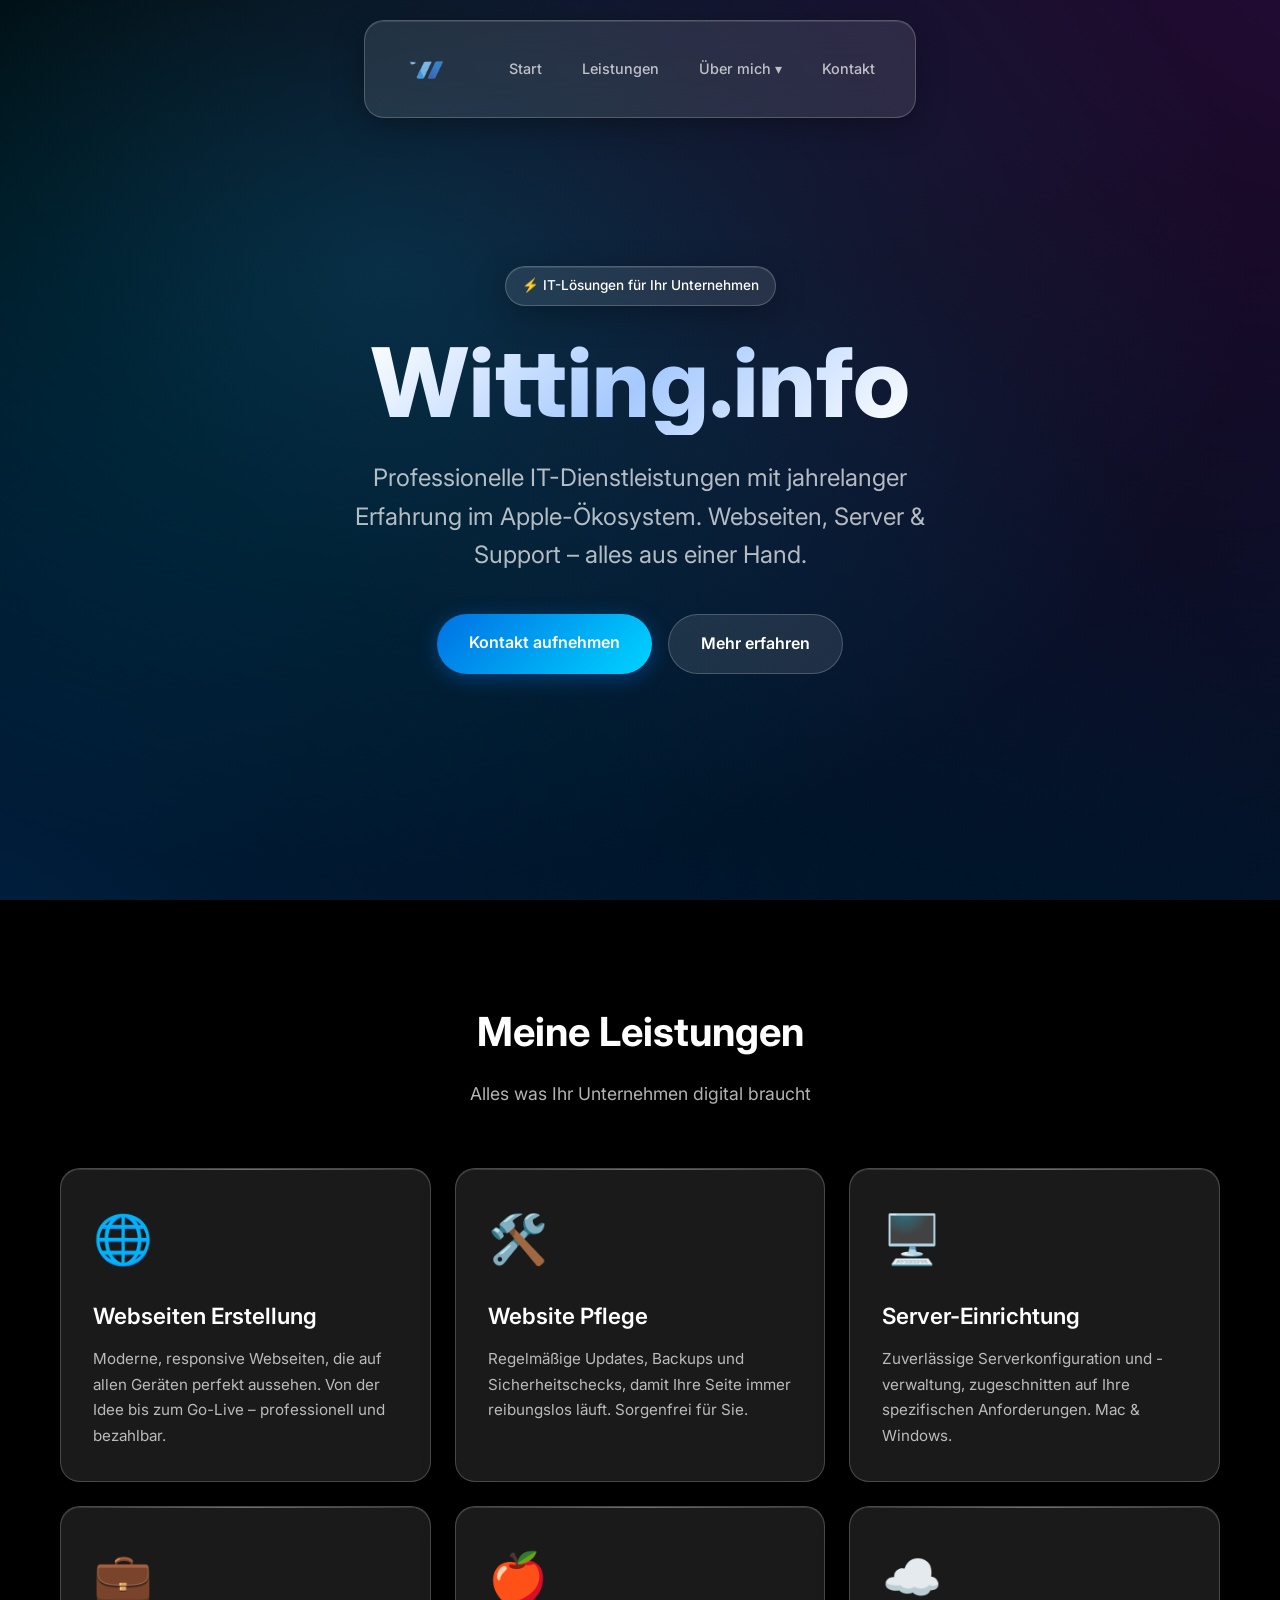
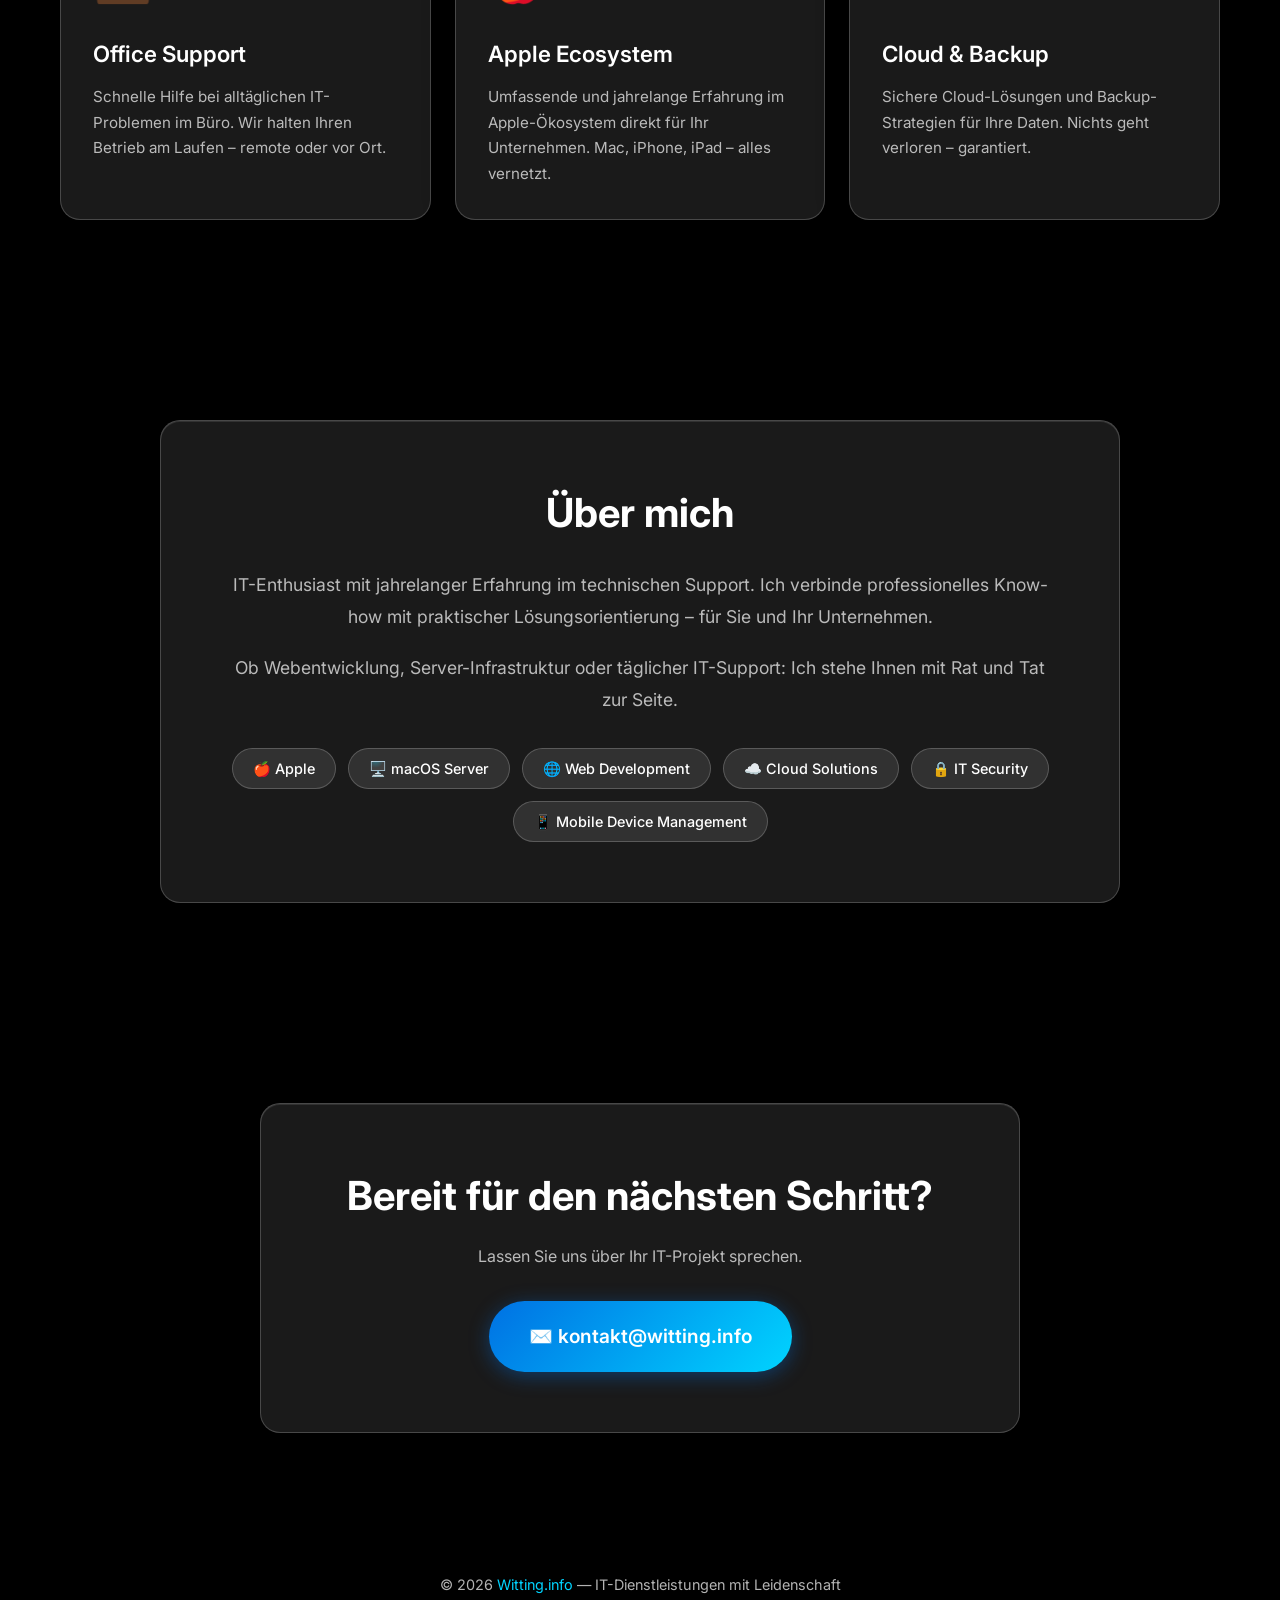
==== index.html @ b460699f "Logo noch größer" ====
<!DOCTYPE html>
<html lang="de">
<head>
    <meta charset="UTF-8">
    <meta name="viewport" content="width=device-width, initial-scale=1.0">
    <title>Witting.info - IT Dienstleistungen</title>
    <link rel="preconnect" href="https://fonts.googleapis.com">
    <link rel="preconnect" href="https://fonts.gstatic.com" crossorigin>
    <link href="https://fonts.googleapis.com/css2?family=Inter:wght@300;400;500;600;700;800&display=swap" rel="stylesheet">
    <style>
        :root {
            --glass-bg: rgba(255, 255, 255, 0.1);
            --glass-border: rgba(255, 255, 255, 0.2);
            --glass-shadow: rgba(0, 0, 0, 0.1);
            --primary: #0071e3;
            --primary-dark: #0077ed;
            --text: #ffffff;
            --text-secondary: rgba(255, 255, 255, 0.7);
            --bg-dark: #000000;
            --bg-gradient: linear-gradient(135deg, #1a1a2e 0%, #16213e 50%, #0f3460 100%);
            --accent: #00d4ff;
            --accent2: #7b2cbf;
        }

        * {
            box-sizing: border-box;
            margin: 0;
            padding: 0;
        }

        html {
            scroll-behavior: smooth;
        }

        body {
            font-family: 'Inter', -apple-system, BlinkMacSystemFont, 'Segoe UI', Roboto, sans-serif;
            background: var(--bg-dark);
            color: var(--text);
            line-height: 1.6;
            overflow-x: hidden;
        }

        /* Animated Background */
        .bg-animation {
            position: fixed;
            top: 0;
            left: 0;
            width: 100%;
            height: 100%;
            z-index: -1;
            overflow: hidden;
        }

        .bg-animation::before {
            content: '';
            position: absolute;
            top: -50%;
            left: -50%;
            width: 200%;
            height: 200%;
            background: 
                radial-gradient(ellipse at 20% 80%, rgba(0, 113, 227, 0.3) 0%, transparent 50%),
                radial-gradient(ellipse at 80% 20%, rgba(123, 44, 191, 0.3) 0%, transparent 50%),
                radial-gradient(ellipse at 40% 40%, rgba(0, 212, 255, 0.2) 0%, transparent 40%),
                radial-gradient(ellipse at 80% 80%, rgba(0, 113, 227, 0.2) 0%, transparent 40%);
            animation: float 20s ease-in-out infinite;
        }

        @keyframes float {
            0%, 100% { transform: translate(0, 0) rotate(0deg); }
            25% { transform: translate(2%, 2%) rotate(1deg); }
            50% { transform: translate(-1%, 3%) rotate(-1deg); }
            75% { transform: translate(1%, -2%) rotate(0.5deg); }
        }

        /* Glass Morphism */
        .glass {
            background: var(--glass-bg);
            backdrop-filter: blur(20px);
            -webkit-backdrop-filter: blur(20px);
            border: 1px solid var(--glass-border);
            border-radius: 20px;
            box-shadow: 
                0 8px 32px rgba(0, 0, 0, 0.3),
                inset 0 1px 0 rgba(255, 255, 255, 0.1);
        }

        /* Navigation */
        nav {
            position: fixed;
            top: 20px;
            left: 50%;
            transform: translateX(-50%);
            z-index: 1000;
            padding: 12px 24px;
            border-radius: 100px;
            display: flex;
            gap: 32px;
            align-items: center;
        }

        .nav-logo {
            font-weight: 700;
            font-size: 1.2rem;
            background: linear-gradient(135deg, var(--accent), var(--primary));
            -webkit-background-clip: text;
            -webkit-text-fill-color: transparent;
            background-clip: text;
        }

        .nav-links {
            display: flex;
            gap: 8px;
            list-style: none;
        }

        .nav-links a {
            color: var(--text-secondary);
            text-decoration: none;
            padding: 8px 16px;
            border-radius: 100px;
            font-size: 0.9rem;
            font-weight: 500;
            transition: all 0.3s ease;
        }

        .nav-links a:hover {
            background: rgba(255, 255, 255, 0.1);
            color: var(--text);
        }

        /* Dropdown */
        .dropdown {
            position: relative;
        }

        .dropdown-menu {
            position: absolute;
            top: 100%;
            left: 50%;
            transform: translateX(-50%);
            margin-top: 8px;
            padding: 8px;
            min-width: 200px;
            opacity: 0;
            visibility: hidden;
            transition: all 0.3s ease;
        }

        .dropdown:hover .dropdown-menu {
            opacity: 1;
            visibility: visible;
        }

        .dropdown-menu a {
            display: block;
            padding: 12px 16px;
            border-radius: 12px;
        }

        /* Hero Section */
        .hero {
            min-height: 100vh;
            display: flex;
            flex-direction: column;
            justify-content: center;
            align-items: center;
            text-align: center;
            padding: 120px 20px 80px;
        }

        .hero-badge {
            display: inline-flex;
            align-items: center;
            gap: 8px;
            padding: 8px 16px;
            border-radius: 100px;
            font-size: 0.85rem;
            font-weight: 500;
            margin-bottom: 24px;
        }

        .hero h1 {
            font-size: clamp(3rem, 10vw, 6rem);
            font-weight: 800;
            line-height: 1.1;
            margin-bottom: 24px;
            background: linear-gradient(135deg, #fff 0%, #a5c9ff 50%, #fff 100%);
            -webkit-background-clip: text;
            -webkit-text-fill-color: transparent;
            background-clip: text;
        }

        .hero-subtitle {
            font-size: clamp(1.2rem, 3vw, 1.5rem);
            color: var(--text-secondary);
            max-width: 600px;
            margin-bottom: 40px;
            font-weight: 400;
        }

        .hero-cta {
            display: flex;
            gap: 16px;
            flex-wrap: wrap;
            justify-content: center;
        }

        .btn {
            padding: 16px 32px;
            border-radius: 100px;
            font-size: 1rem;
            font-weight: 600;
            text-decoration: none;
            transition: all 0.3s ease;
            cursor: pointer;
            border: none;
        }

        .btn-primary {
            background: linear-gradient(135deg, var(--primary), var(--accent));
            color: white;
            box-shadow: 0 4px 20px rgba(0, 113, 227, 0.4);
        }

        .btn-primary:hover {
            transform: translateY(-2px);
            box-shadow: 0 8px 30px rgba(0, 113, 227, 0.5);
        }

        .btn-secondary {
            background: var(--glass-bg);
            color: white;
            border: 1px solid var(--glass-border);
        }

        .btn-secondary:hover {
            background: rgba(255, 255, 255, 0.2);
        }

        /* Services Section */
        .services {
            padding: 100px 20px;
            max-width: 1200px;
            margin: 0 auto;
        }

        .section-header {
            text-align: center;
            margin-bottom: 60px;
        }

        .section-header h2 {
            font-size: 2.5rem;
            font-weight: 700;
            margin-bottom: 16px;
        }

        .section-header p {
            color: var(--text-secondary);
            font-size: 1.1rem;
        }

        .services-grid {
            display: grid;
            grid-template-columns: repeat(auto-fit, minmax(280px, 1fr));
            gap: 24px;
        }

        .service-card {
            padding: 32px;
            transition: all 0.4s ease;
            position: relative;
            overflow: hidden;
        }

        .service-card::before {
            content: '';
            position: absolute;
            top: 0;
            left: 0;
            right: 0;
            height: 1px;
            background: linear-gradient(90deg, transparent, rgba(255,255,255,0.3), transparent);
        }

        .service-card:hover {
            transform: translateY(-8px) scale(1.02);
            box-shadow: 
                0 20px 60px rgba(0, 0, 0, 0.4),
                inset 0 1px 0 rgba(255, 255, 255, 0.2);
        }

        .service-icon {
            font-size: 3rem;
            margin-bottom: 20px;
            display: block;
        }

        .service-card h3 {
            font-size: 1.4rem;
            font-weight: 600;
            margin-bottom: 12px;
        }

        .service-card p {
            color: var(--text-secondary);
            font-size: 0.95rem;
            line-height: 1.7;
        }

        /* About Section */
        .about {
            padding: 100px 20px;
            max-width: 1000px;
            margin: 0 auto;
        }

        .about-card {
            padding: 60px;
            text-align: center;
        }

        .about-card h2 {
            font-size: 2.5rem;
            font-weight: 700;
            margin-bottom: 24px;
        }

        .about-card p {
            color: var(--text-secondary);
            font-size: 1.1rem;
            line-height: 1.8;
            margin-bottom: 20px;
        }

        .skills {
            display: flex;
            flex-wrap: wrap;
            gap: 12px;
            justify-content: center;
            margin-top: 32px;
        }

        .skill-tag {
            padding: 8px 20px;
            border-radius: 100px;
            font-size: 0.9rem;
            font-weight: 500;
            background: rgba(255, 255, 255, 0.1);
            border: 1px solid rgba(255, 255, 255, 0.2);
        }

        /* Contact Section */
        .contact {
            padding: 100px 20px;
            max-width: 800px;
            margin: 0 auto;
        }

        .contact-card {
            padding: 60px;
            text-align: center;
        }

        .contact-card h2 {
            font-size: 2.5rem;
            font-weight: 700;
            margin-bottom: 16px;
        }

        .contact-card p {
            color: var(--text-secondary);
            margin-bottom: 32px;
        }

        .contact-email {
            display: inline-flex;
            align-items: center;
            gap: 12px;
            padding: 20px 40px;
            font-size: 1.2rem;
            font-weight: 600;
        }

        /* Footer */
        footer {
            padding: 40px 20px;
            text-align: center;
            color: var(--text-secondary);
            font-size: 0.9rem;
        }

        footer a {
            color: var(--accent);
            text-decoration: none;
        }

        /* Responsive */
        @media (max-width: 768px) {
            nav {
                padding: 10px 16px;
                gap: 16px;
                width: calc(100% - 32px);
                flex-wrap: wrap;
                justify-content: center;
            }

            .nav-links {
                gap: 4px;
            }

            .nav-links a {
                padding: 8px 12px;
                font-size: 0.8rem;
            }

            .services-grid {
                grid-template-columns: 1fr;
            }

            .about-card, .contact-card {
                padding: 32px 20px;
            }
        }

        /* Scroll animations */
        .fade-in {
            opacity: 0;
            transform: translateY(30px);
            transition: all 0.8s ease;
        }

        .fade-in.visible {
            opacity: 1;
            transform: translateY(0);
        }
    </style>
</head>
<body>
    <div class="bg-animation"></div>

    <!-- Navigation -->
    <nav class="glass">
        <a href="#" class="nav-logo"><img src="logo.png" alt="Witting.info" style="height:72px;vertical-align:middle;"></a>
        <ul class="nav-links">
            <li><a href="#home">Start</a></li>
            <li><a href="#services">Leistungen</a></li>
            <li class="dropdown">
                <a href="#about">Über mich ▾</a>
                <div class="dropdown-menu glass">
                    <a href="#about">Erfahrung</a>
                    <a href="#about">Skills</a>
                </div>
            </li>
            <li><a href="#contact">Kontakt</a></li>
        </ul>
    </nav>

    <!-- Hero -->
    <section class="hero" id="home">
        <div class="hero-badge glass">
            ⚡ IT-Lösungen für Ihr Unternehmen
        </div>
        <h1>Witting.info</h1>
        <p class="hero-subtitle">
            Professionelle IT-Dienstleistungen mit jahrelanger Erfahrung im Apple-Ökosystem. 
            Webseiten, Server & Support – alles aus einer Hand.
        </p>
        <div class="hero-cta">
            <a href="#contact" class="btn btn-primary">Kontakt aufnehmen</a>
            <a href="#services" class="btn btn-secondary">Mehr erfahren</a>
        </div>
    </section>

    <!-- Services -->
    <section class="services" id="services">
        <div class="section-header fade-in">
            <h2>Meine Leistungen</h2>
            <p>Alles was Ihr Unternehmen digital braucht</p>
        </div>
        <div class="services-grid">
            <div class="service-card glass fade-in">
                <span class="service-icon">🌐</span>
                <h3>Webseiten Erstellung</h3>
                <p>Moderne, responsive Webseiten, die auf allen Geräten perfekt aussehen. 
                Von der Idee bis zum Go-Live – professionell und bezahlbar.</p>
            </div>
            <div class="service-card glass fade-in">
                <span class="service-icon">🛠️</span>
                <h3>Website Pflege</h3>
                <p>Regelmäßige Updates, Backups und Sicherheitschecks, damit Ihre Seite 
                immer reibungslos läuft. Sorgenfrei für Sie.</p>
            </div>
            <div class="service-card glass fade-in">
                <span class="service-icon">🖥️</span>
                <h3>Server-Einrichtung</h3>
                <p>Zuverlässige Serverkonfiguration und -verwaltung, zugeschnitten auf 
                Ihre spezifischen Anforderungen. Mac & Windows.</p>
            </div>
            <div class="service-card glass fade-in">
                <span class="service-icon">💼</span>
                <h3>Office Support</h3>
                <p>Schnelle Hilfe bei alltäglichen IT-Problemen im Büro. 
                Wir halten Ihren Betrieb am Laufen – remote oder vor Ort.</p>
            </div>
            <div class="service-card glass fade-in">
                <span class="service-icon">🍎</span>
                <h3>Apple Ecosystem</h3>
                <p>Umfassende und jahrelange Erfahrung im Apple-Ökosystem direkt für 
                Ihr Unternehmen. Mac, iPhone, iPad – alles vernetzt.</p>
            </div>
            <div class="service-card glass fade-in">
                <span class="service-icon">☁️</span>
                <h3>Cloud & Backup</h3>
                <p>Sichere Cloud-Lösungen und Backup-Strategien für Ihre Daten. 
                Nichts geht verloren – garantiert.</p>
            </div>
        </div>
    </section>

    <!-- About -->
    <section class="about" id="about">
        <div class="about-card glass fade-in">
            <h2>Über mich</h2>
            <p>
                IT-Enthusiast mit jahrelanger Erfahrung im technischen Support. 
                Ich verbinde professionelles Know-how mit praktischer Lösungsorientierung – 
                für Sie und Ihr Unternehmen.
            </p>
            <p>
                Ob Webentwicklung, Server-Infrastruktur oder täglicher IT-Support: 
                Ich stehe Ihnen mit Rat und Tat zur Seite.
            </p>
            <div class="skills">
                <span class="skill-tag">🍎 Apple</span>
                <span class="skill-tag">🖥️ macOS Server</span>
                <span class="skill-tag">🌐 Web Development</span>
                <span class="skill-tag">☁️ Cloud Solutions</span>
                <span class="skill-tag">🔒 IT Security</span>
                <span class="skill-tag">📱 Mobile Device Management</span>
            </div>
        </div>
    </section>

    <!-- Contact -->
    <section class="contact" id="contact">
        <div class="contact-card glass fade-in">
            <h2>Bereit für den nächsten Schritt?</h2>
            <p>Lassen Sie uns über Ihr IT-Projekt sprechen.</p>
            <a href="mailto:kontakt@witting.info" class="btn btn-primary contact-email">
                ✉️ kontakt@witting.info
            </a>
        </div>
    </section>

    <!-- Footer -->
    <footer>
        <p>© 2026 <a href="https://witting.info">Witting.info</a> — IT-Dienstleistungen mit Leidenschaft</p>
    </footer>

    <script>
        // Scroll animations
        const observerOptions = {
            threshold: 0.1,
            rootMargin: '0px 0px -50px 0px'
        };

        const observer = new IntersectionObserver((entries) => {
            entries.forEach(entry => {
                if (entry.isIntersecting) {
                    entry.target.classList.add('visible');
                }
            });
        }, observerOptions);

        document.querySelectorAll('.fade-in').forEach(el => observer.observe(el));

        // Smooth scroll for navigation
        document.querySelectorAll('a[href^="#"]').forEach(anchor => {
            anchor.addEventListener('click', function (e) {
                e.preventDefault();
                const target = document.querySelector(this.getAttribute('href'));
                if (target) {
                    target.scrollIntoView({
                        behavior: 'smooth',
                        block: 'start'
                    });
                }
            });
        });
    </script>
</body>
</html>
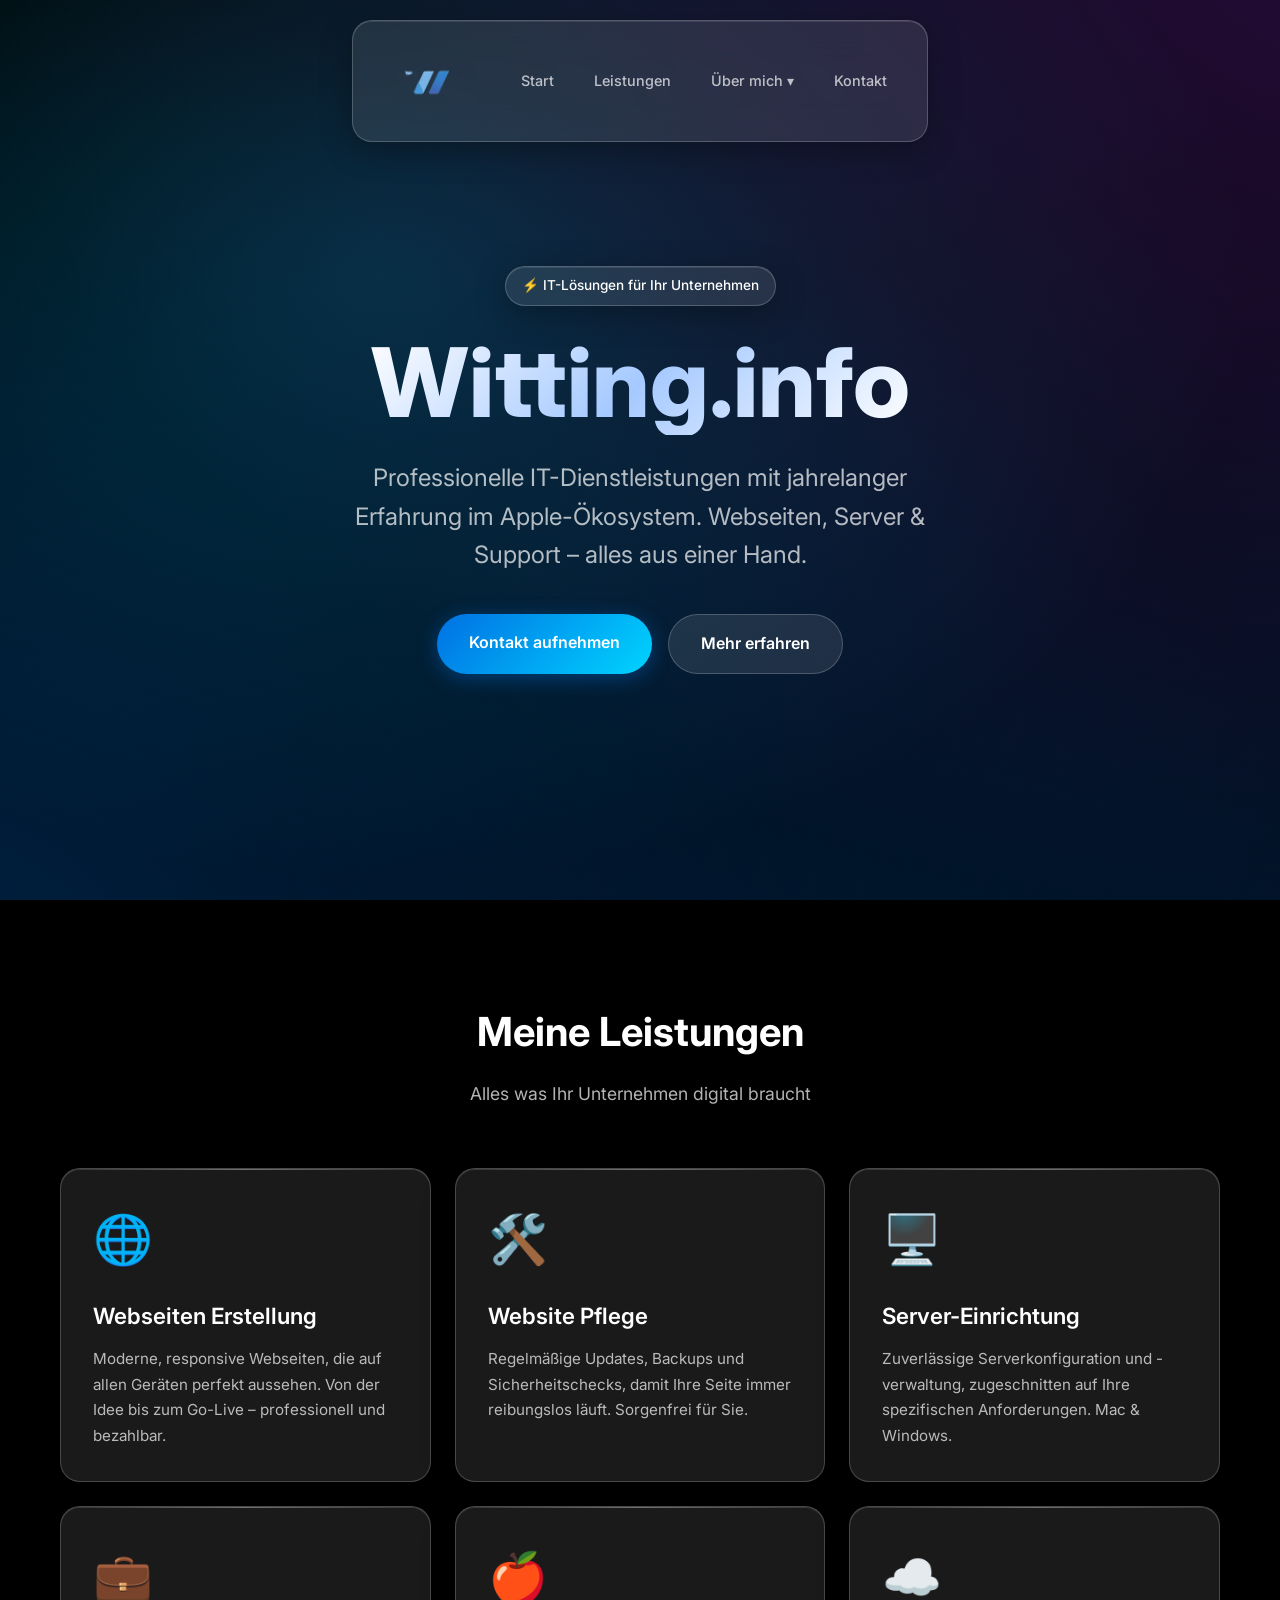
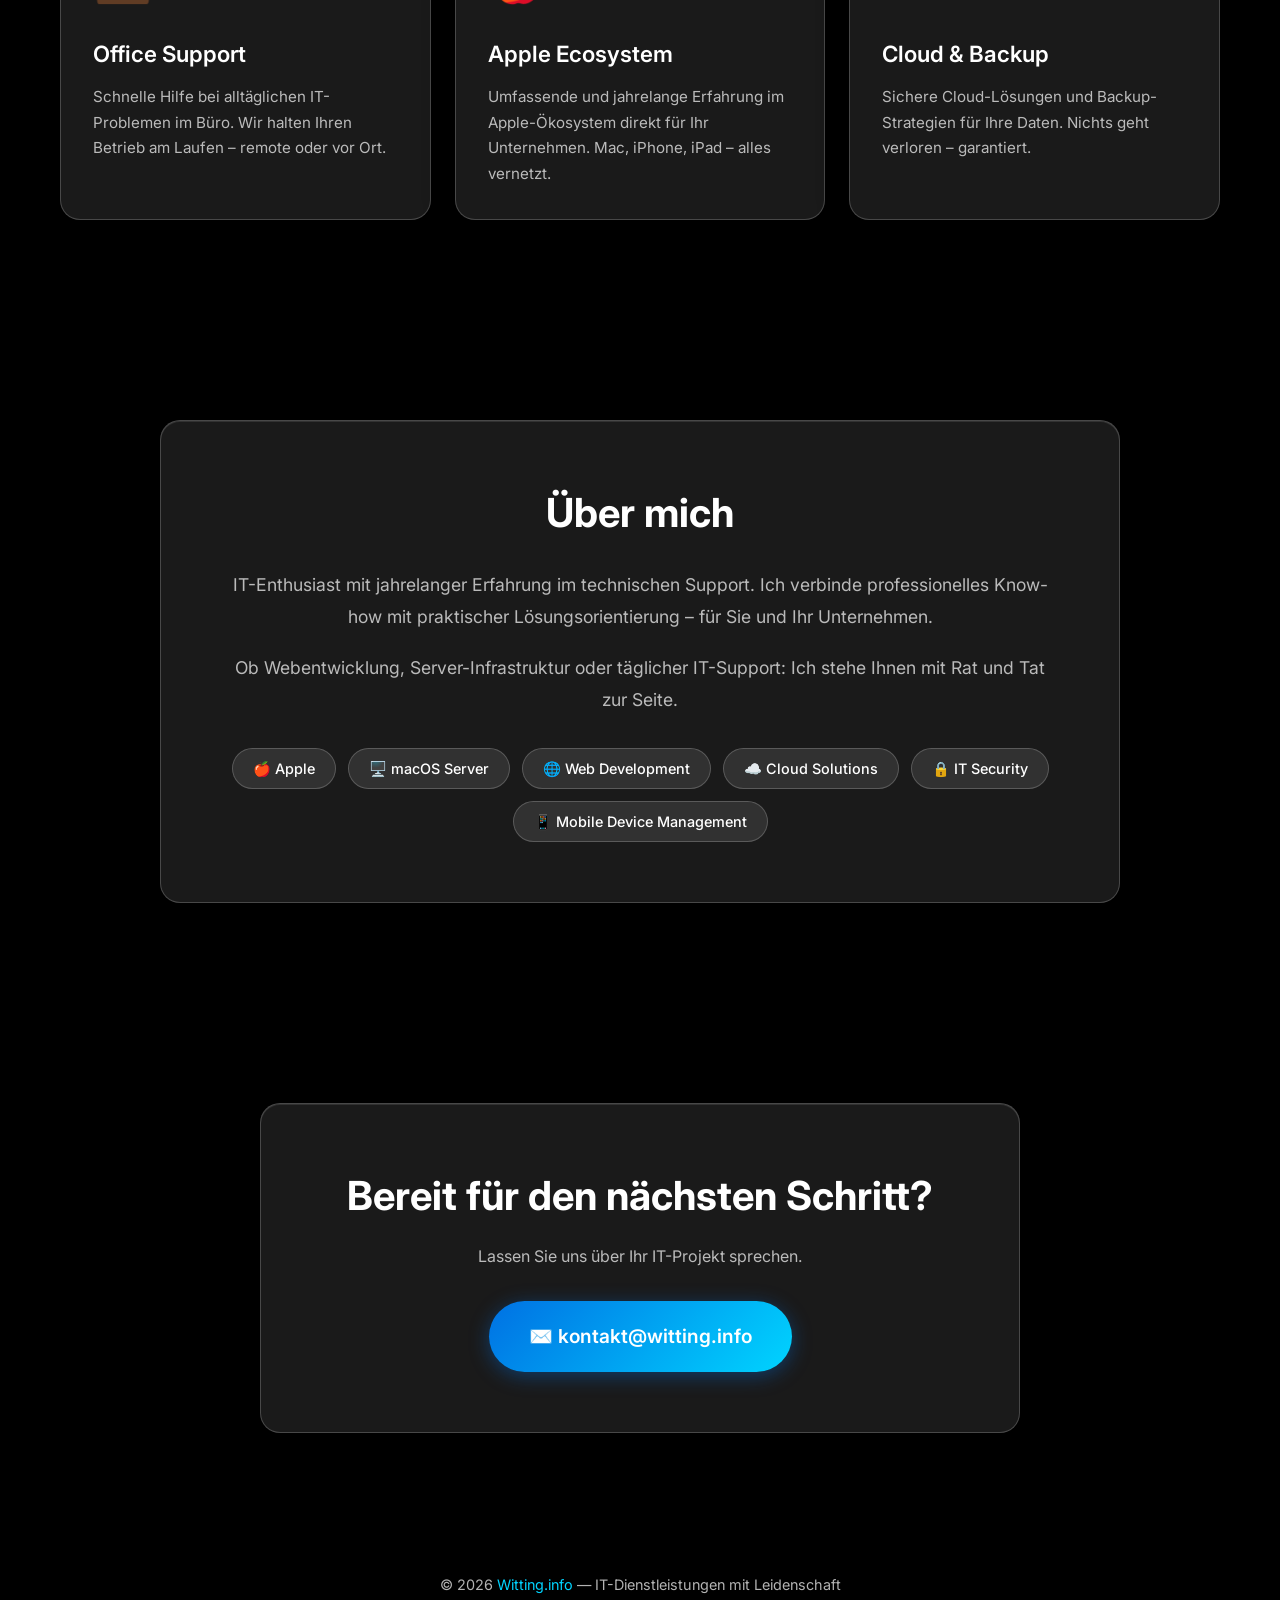
==== commit 1d5419cf: "Logo 96px" ====
--- a/index.html
+++ b/index.html
@@ -442,7 +442,7 @@
 
     <!-- Navigation -->
     <nav class="glass">
-        <a href="#" class="nav-logo"><img src="logo.png" alt="Witting.info" style="height:72px;vertical-align:middle;"></a>
+        <a href="#" class="nav-logo"><img src="logo.png" alt="Witting.info" style="height:96px;vertical-align:middle;"></a>
         <ul class="nav-links">
             <li><a href="#home">Start</a></li>
             <li><a href="#services">Leistungen</a></li>
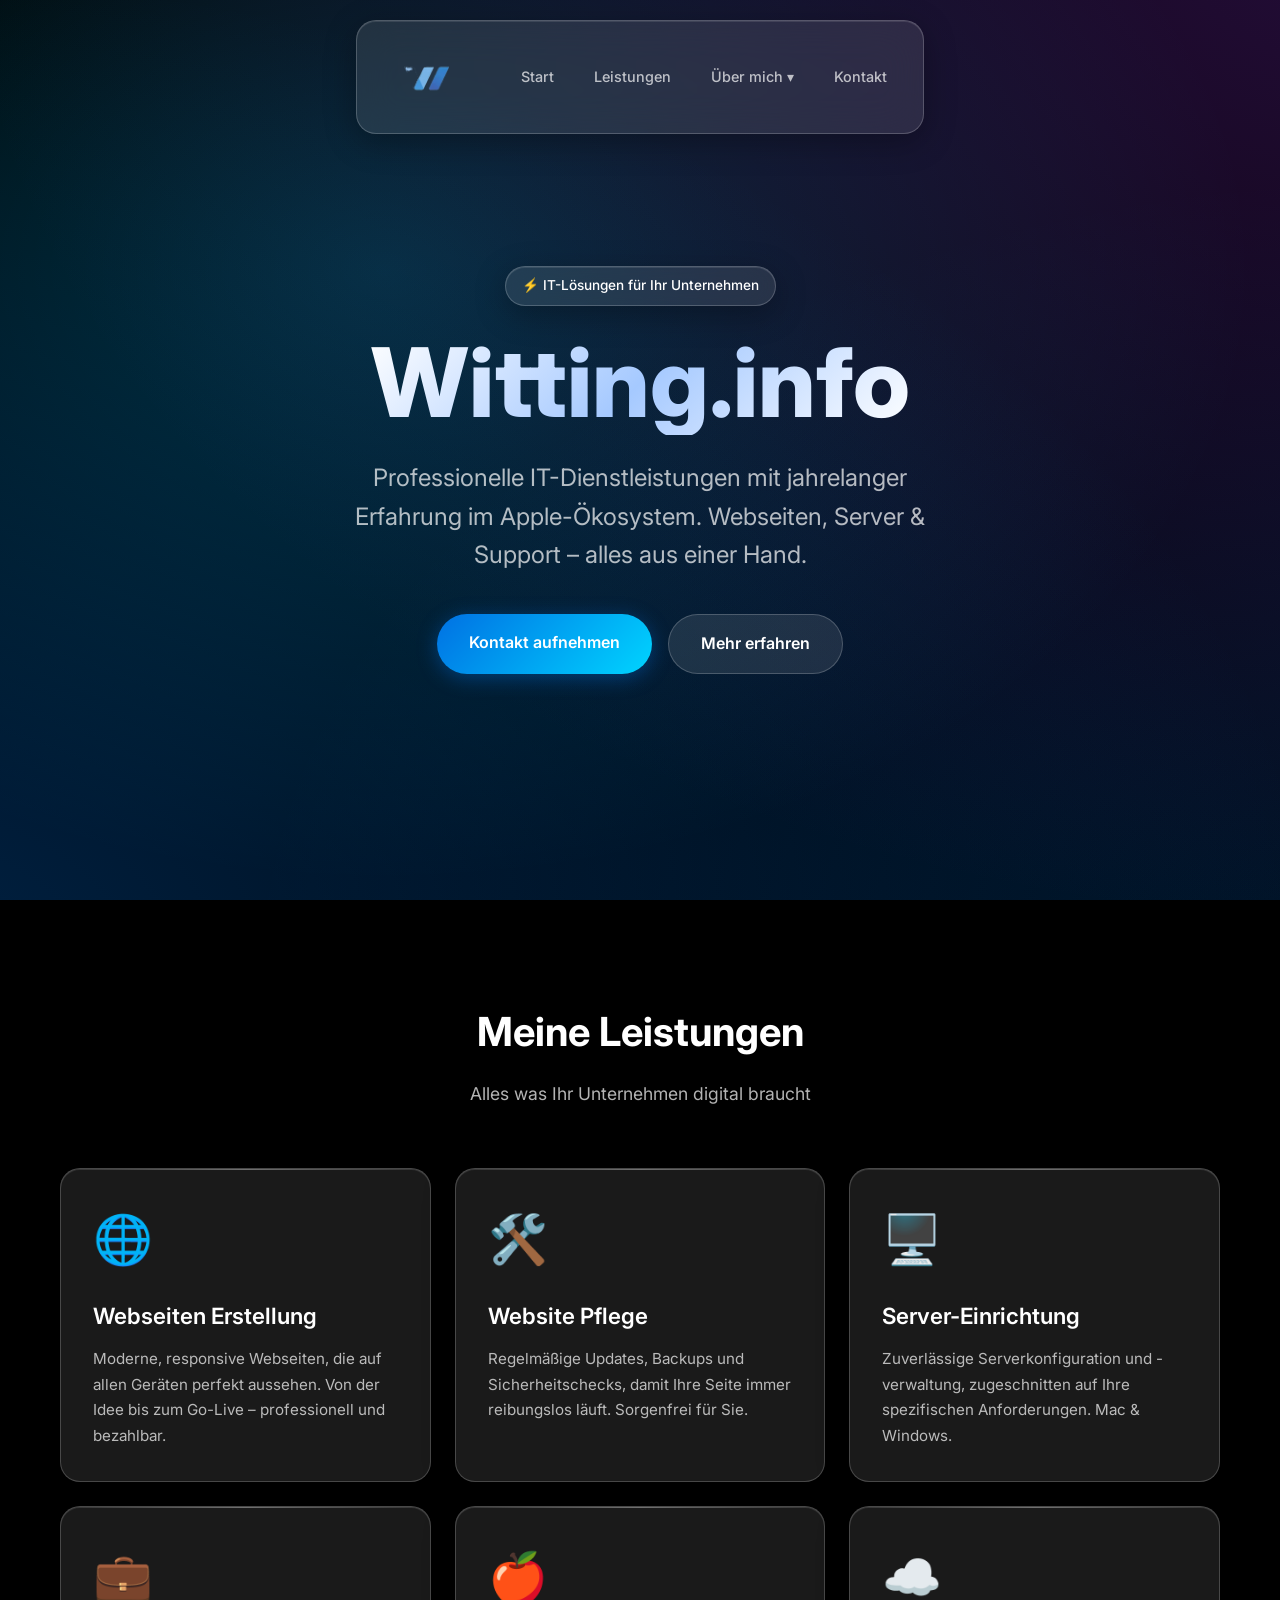
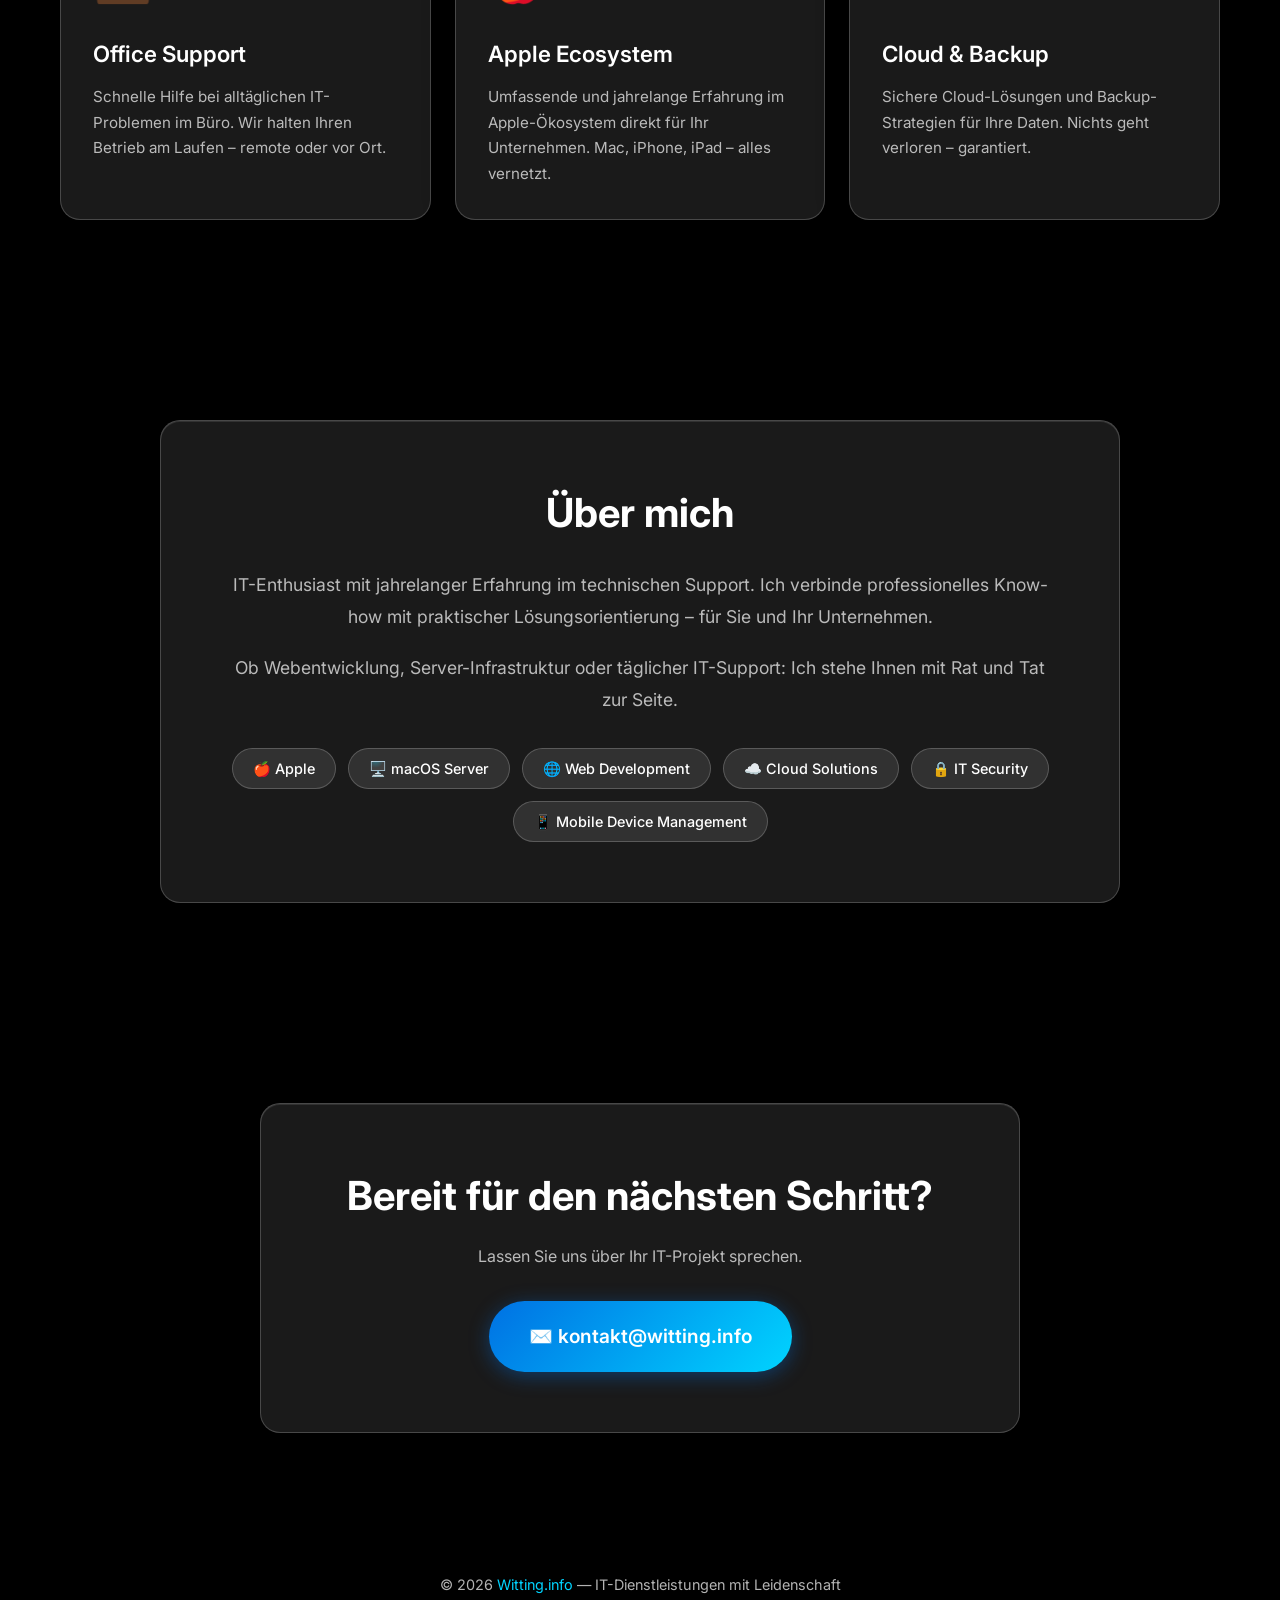
==== commit 253ed4c4: "Navbar kleiner" ====
--- a/index.html
+++ b/index.html
@@ -92,7 +92,7 @@
             left: 50%;
             transform: translateX(-50%);
             z-index: 1000;
-            padding: 12px 24px;
+            padding: 8px 20px;
             border-radius: 100px;
             display: flex;
             gap: 32px;
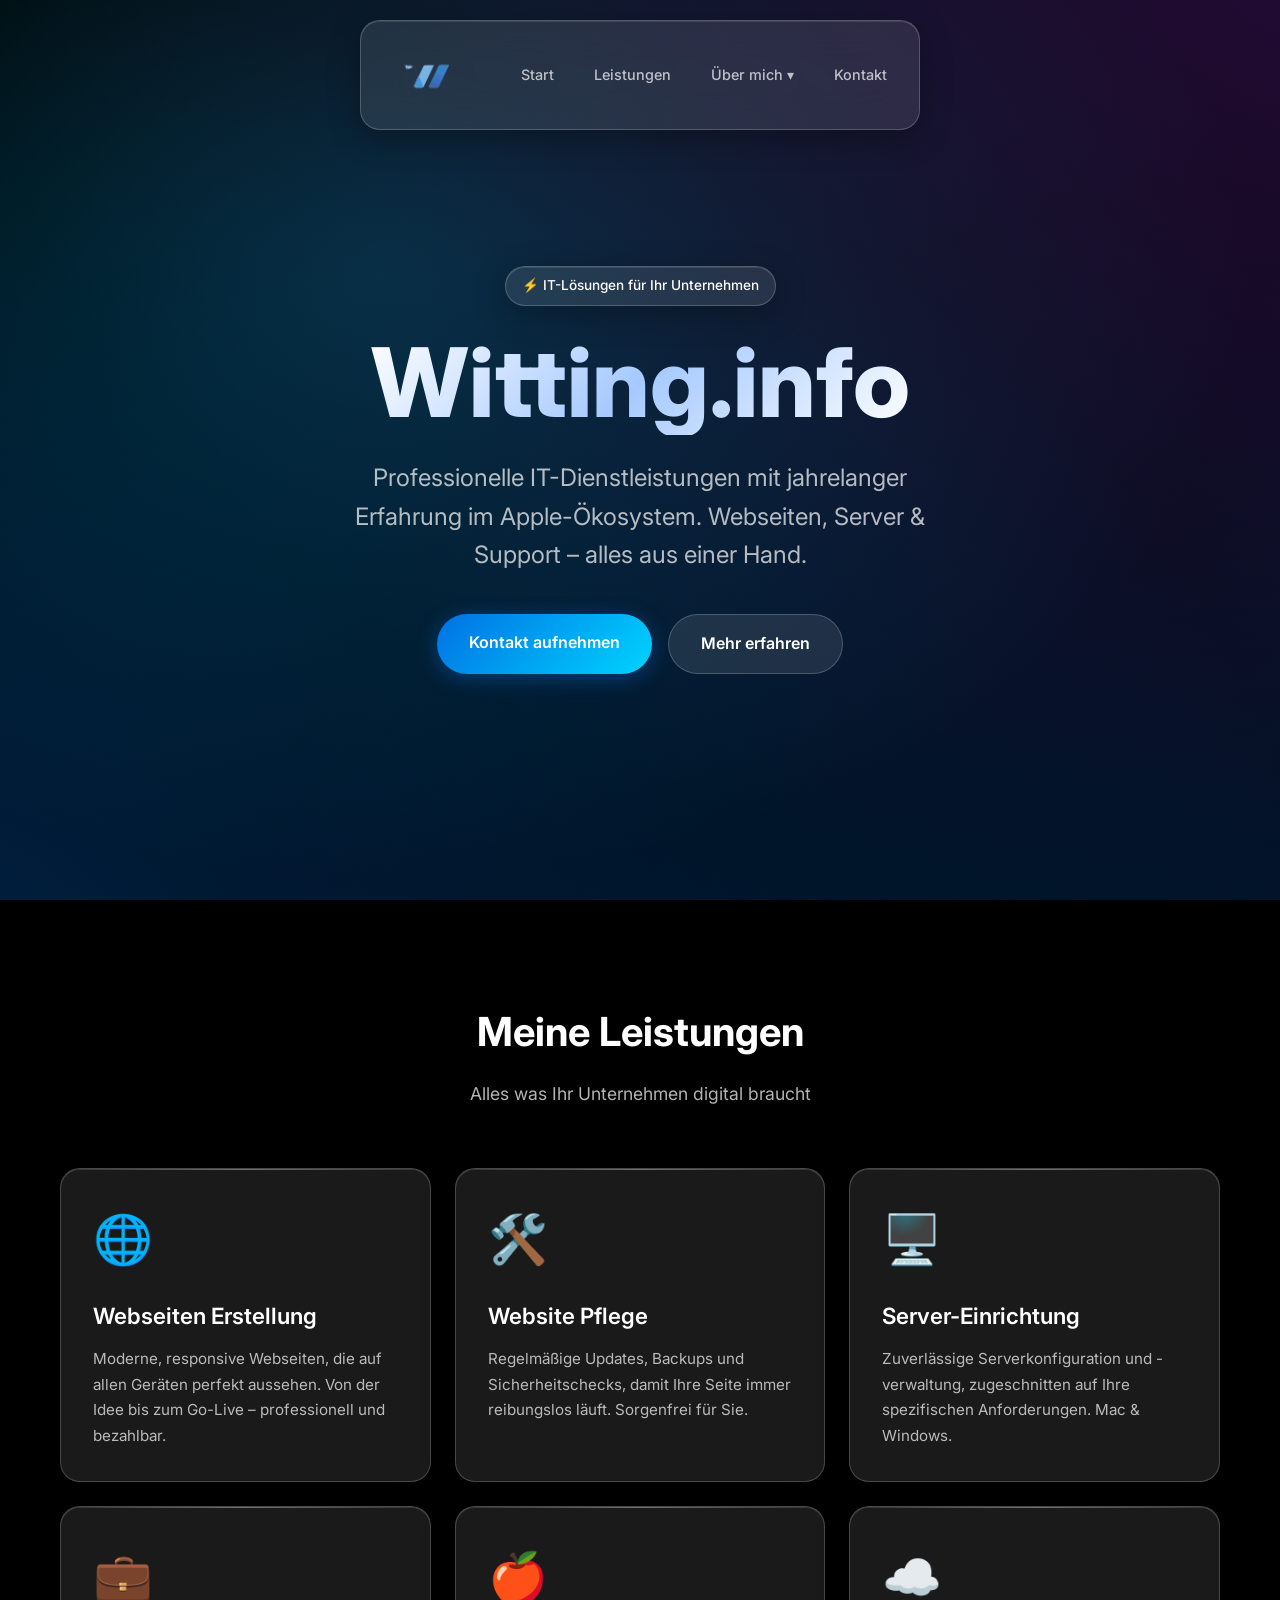
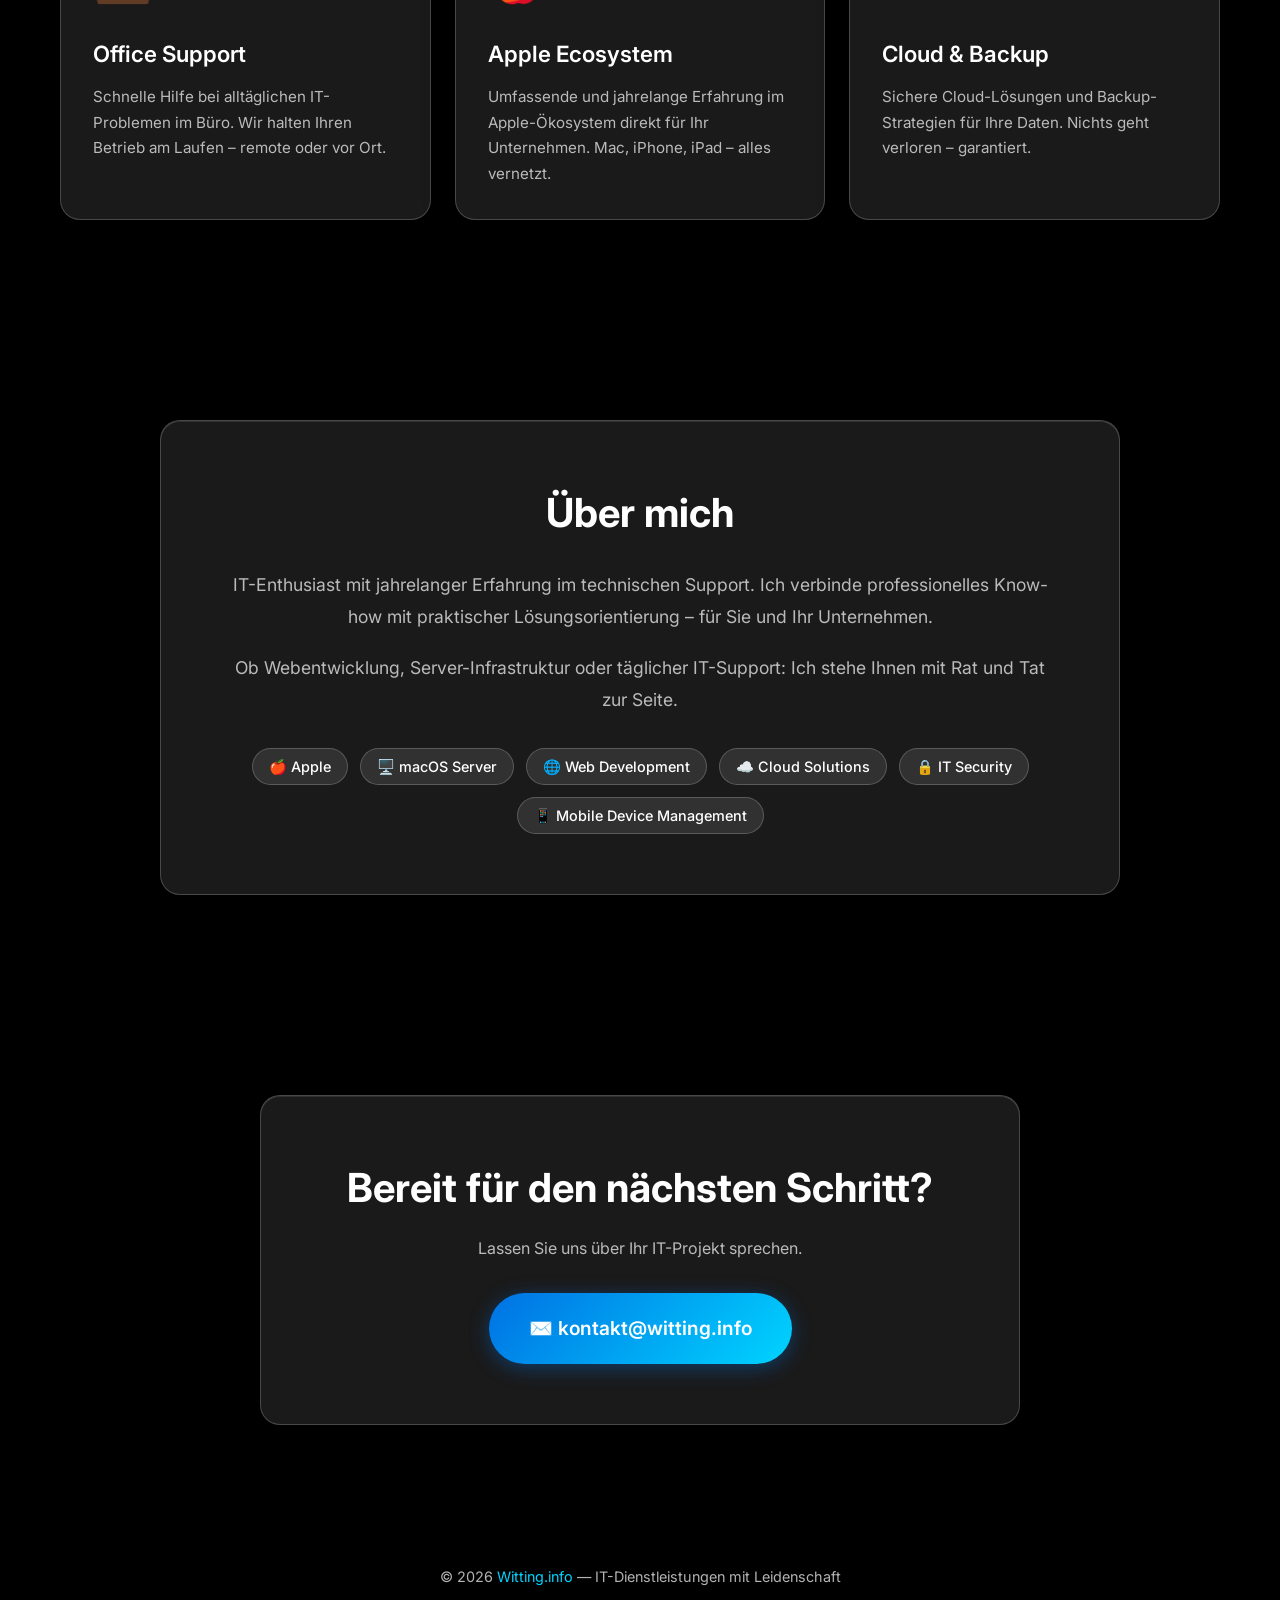
==== commit df3d79a7: "Navbar noch kompakter" ====
--- a/index.html
+++ b/index.html
@@ -92,7 +92,7 @@
             left: 50%;
             transform: translateX(-50%);
             z-index: 1000;
-            padding: 8px 20px;
+            padding: 6px 16px;
             border-radius: 100px;
             display: flex;
             gap: 32px;
@@ -343,7 +343,7 @@
         }
 
         .skill-tag {
-            padding: 8px 20px;
+            padding: 6px 16px;
             border-radius: 100px;
             font-size: 0.9rem;
             font-weight: 500;
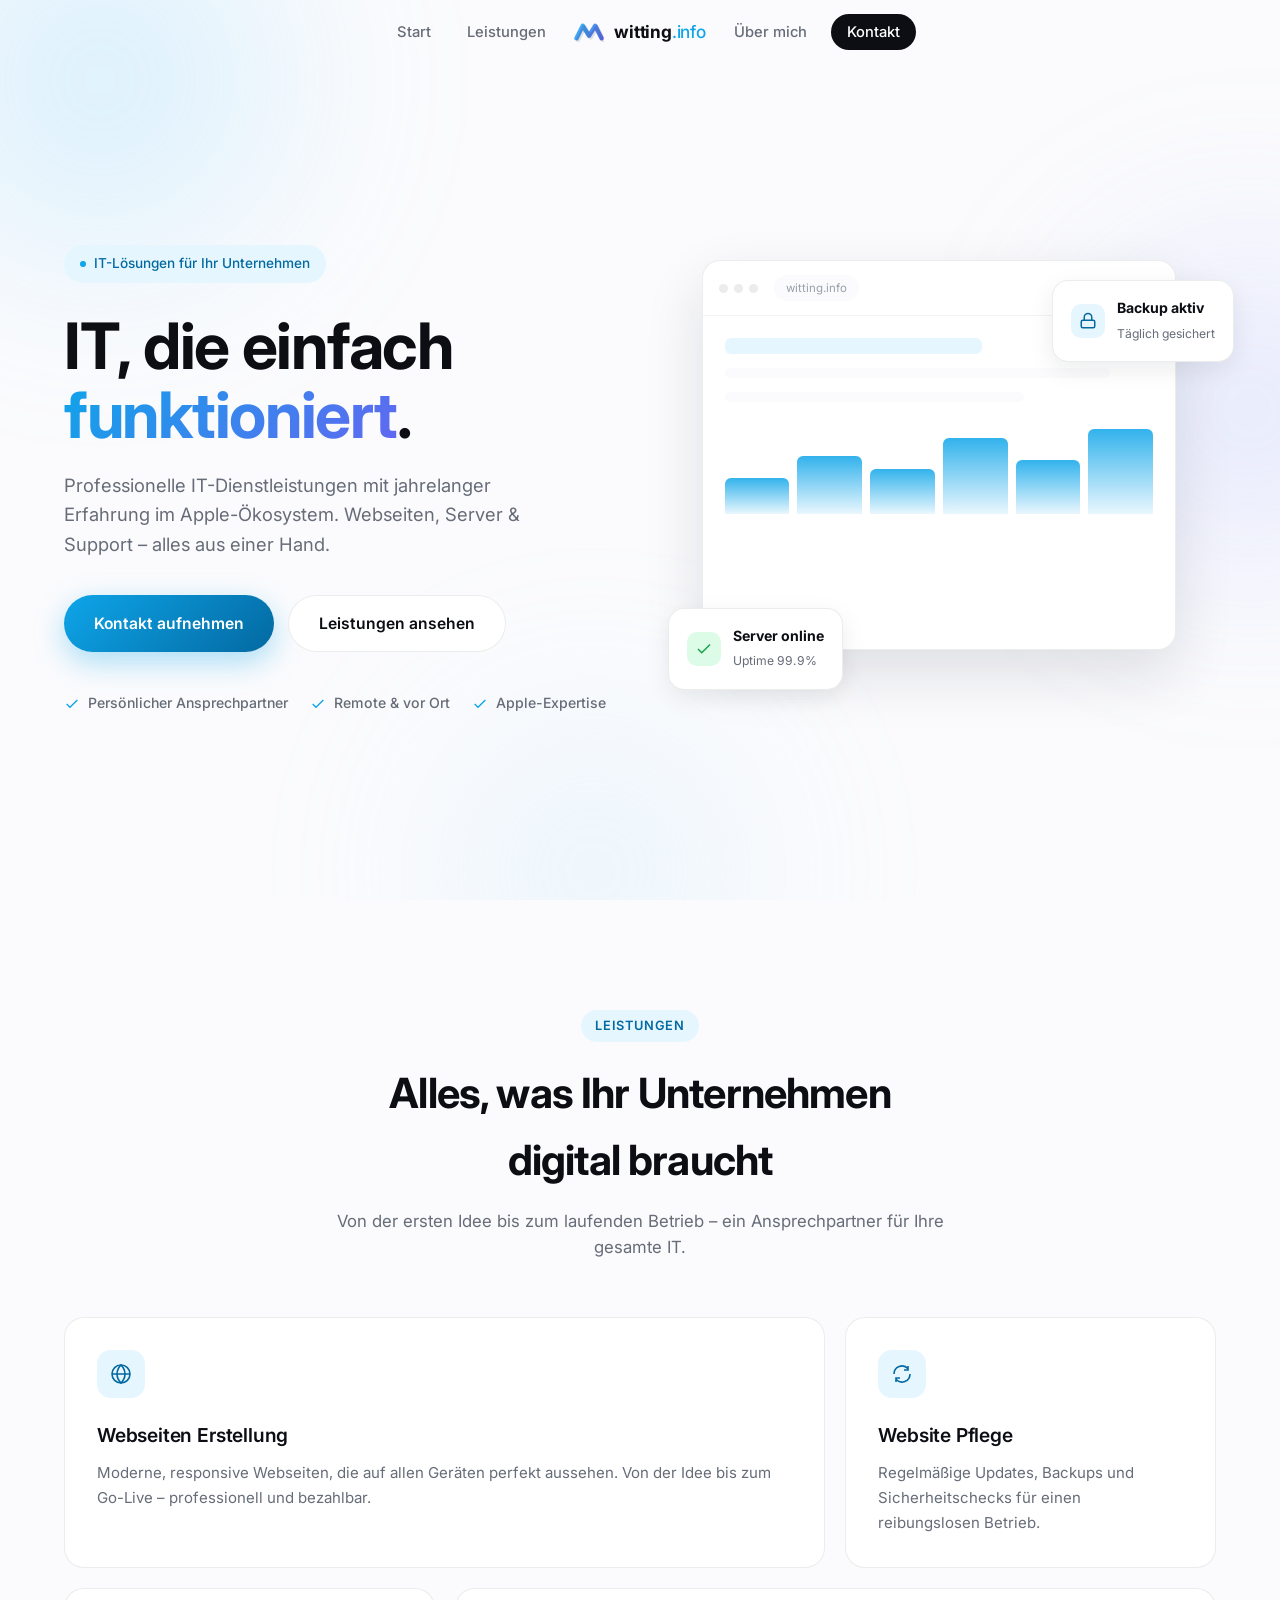
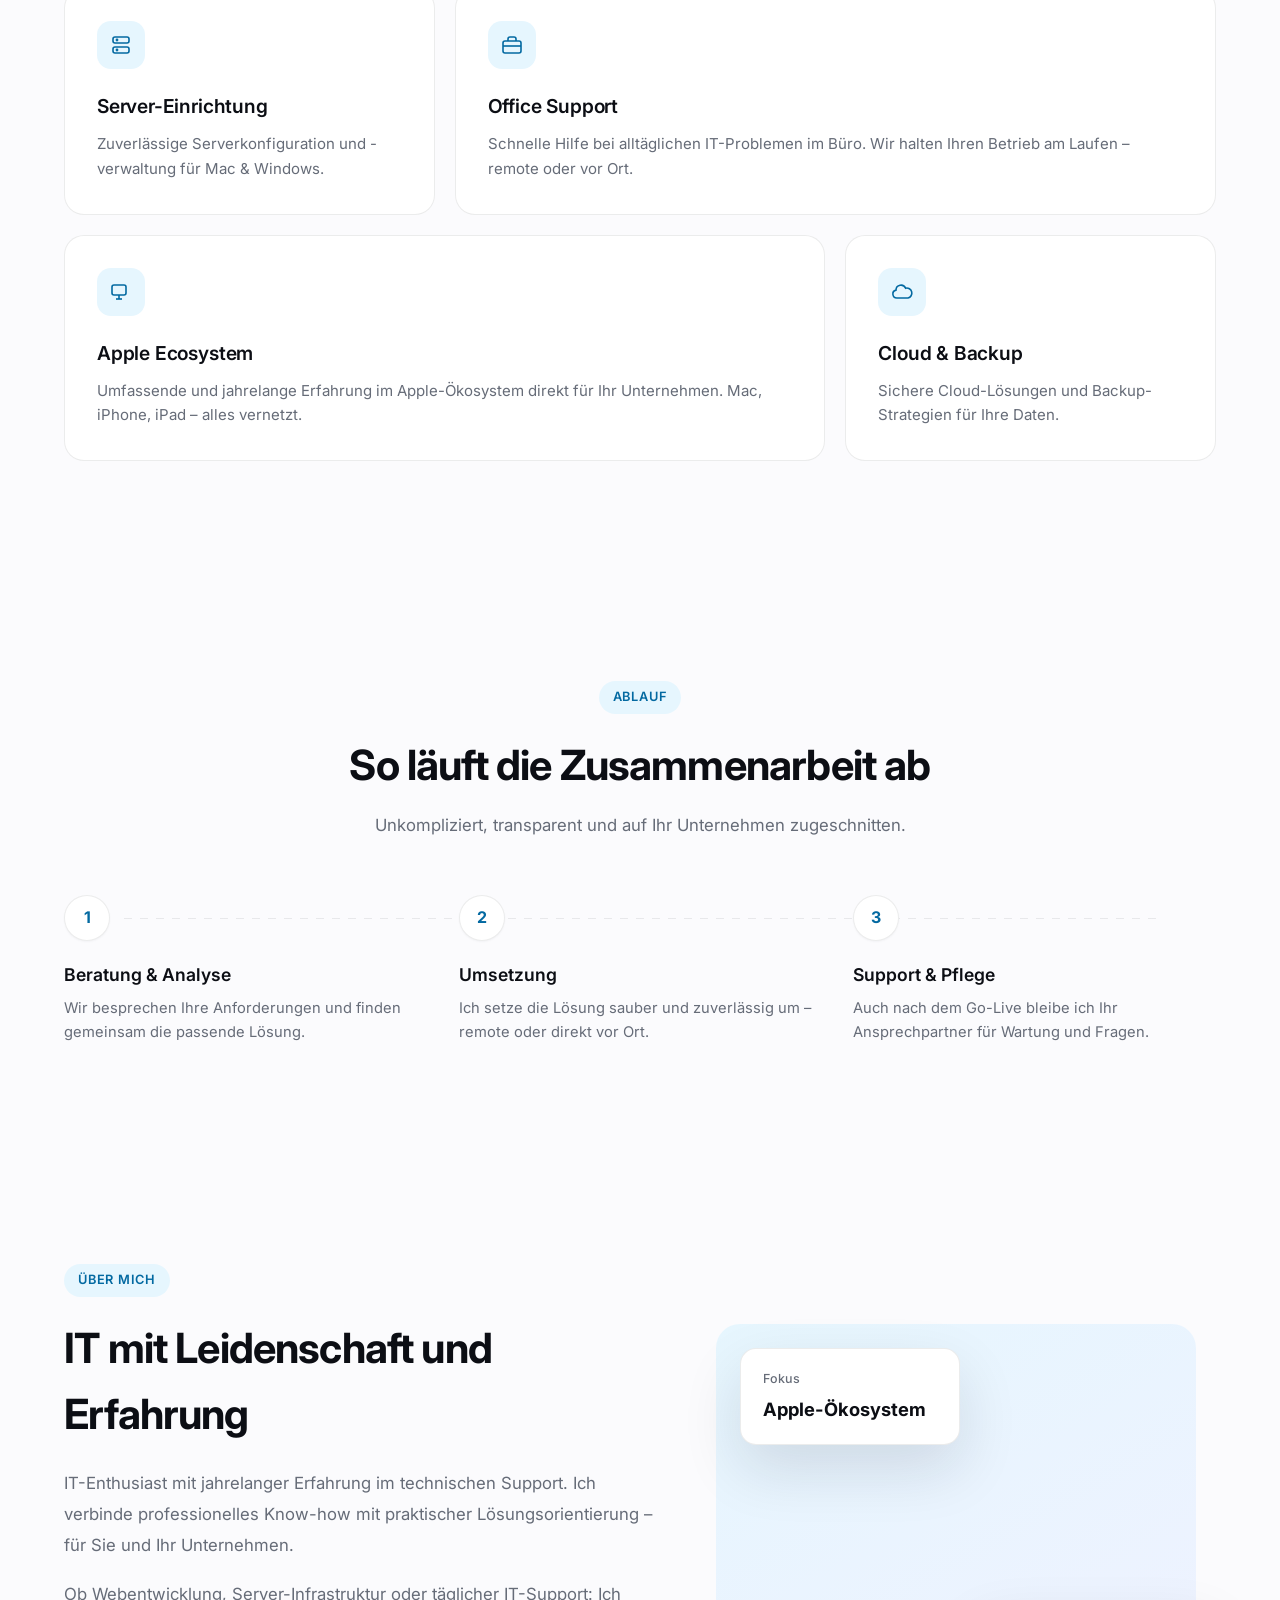
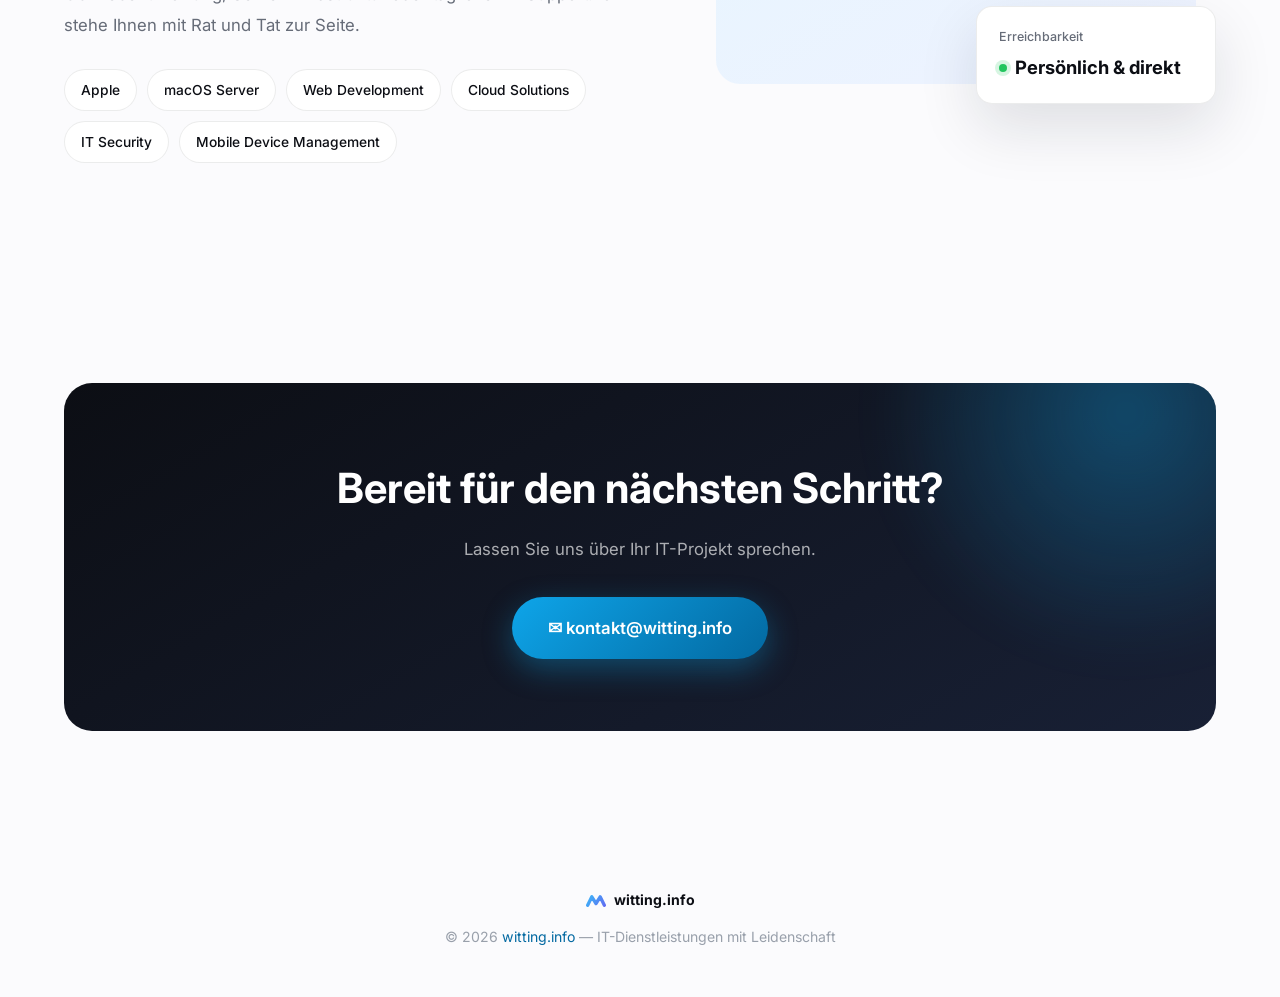
==== commit d4768155: "Redesign: helles minimalistisches Design mit neuem Logo und überlappenden UI-Elementen Co-Authored-B" ====
--- a/index.html
+++ b/index.html
@@ -1,591 +1,801 @@
 <!DOCTYPE html>
 <html lang="de">
 <head>
-    <meta charset="UTF-8">
-    <meta name="viewport" content="width=device-width, initial-scale=1.0">
-    <title>Witting.info - IT Dienstleistungen</title>
-    <link rel="preconnect" href="https://fonts.googleapis.com">
-    <link rel="preconnect" href="https://fonts.gstatic.com" crossorigin>
-    <link href="https://fonts.googleapis.com/css2?family=Inter:wght@300;400;500;600;700;800&display=swap" rel="stylesheet">
-    <style>
-        :root {
-            --glass-bg: rgba(255, 255, 255, 0.1);
-            --glass-border: rgba(255, 255, 255, 0.2);
-            --glass-shadow: rgba(0, 0, 0, 0.1);
-            --primary: #0071e3;
-            --primary-dark: #0077ed;
-            --text: #ffffff;
-            --text-secondary: rgba(255, 255, 255, 0.7);
-            --bg-dark: #000000;
-            --bg-gradient: linear-gradient(135deg, #1a1a2e 0%, #16213e 50%, #0f3460 100%);
-            --accent: #00d4ff;
-            --accent2: #7b2cbf;
-        }
-
-        * {
-            box-sizing: border-box;
-            margin: 0;
-            padding: 0;
-        }
-
-        html {
-            scroll-behavior: smooth;
-        }
-
-        body {
-            font-family: 'Inter', -apple-system, BlinkMacSystemFont, 'Segoe UI', Roboto, sans-serif;
-            background: var(--bg-dark);
-            color: var(--text);
-            line-height: 1.6;
-            overflow-x: hidden;
-        }
-
-        /* Animated Background */
-        .bg-animation {
-            position: fixed;
-            top: 0;
-            left: 0;
-            width: 100%;
-            height: 100%;
-            z-index: -1;
-            overflow: hidden;
-        }
-
-        .bg-animation::before {
-            content: '';
-            position: absolute;
-            top: -50%;
-            left: -50%;
-            width: 200%;
-            height: 200%;
-            background: 
-                radial-gradient(ellipse at 20% 80%, rgba(0, 113, 227, 0.3) 0%, transparent 50%),
-                radial-gradient(ellipse at 80% 20%, rgba(123, 44, 191, 0.3) 0%, transparent 50%),
-                radial-gradient(ellipse at 40% 40%, rgba(0, 212, 255, 0.2) 0%, transparent 40%),
-                radial-gradient(ellipse at 80% 80%, rgba(0, 113, 227, 0.2) 0%, transparent 40%);
-            animation: float 20s ease-in-out infinite;
-        }
-
-        @keyframes float {
-            0%, 100% { transform: translate(0, 0) rotate(0deg); }
-            25% { transform: translate(2%, 2%) rotate(1deg); }
-            50% { transform: translate(-1%, 3%) rotate(-1deg); }
-            75% { transform: translate(1%, -2%) rotate(0.5deg); }
-        }
-
-        /* Glass Morphism */
-        .glass {
-            background: var(--glass-bg);
-            backdrop-filter: blur(20px);
-            -webkit-backdrop-filter: blur(20px);
-            border: 1px solid var(--glass-border);
-            border-radius: 20px;
-            box-shadow: 
-                0 8px 32px rgba(0, 0, 0, 0.3),
-                inset 0 1px 0 rgba(255, 255, 255, 0.1);
-        }
-
-        /* Navigation */
-        nav {
-            position: fixed;
-            top: 20px;
-            left: 50%;
-            transform: translateX(-50%);
-            z-index: 1000;
-            padding: 6px 16px;
-            border-radius: 100px;
-            display: flex;
-            gap: 32px;
-            align-items: center;
-        }
-
-        .nav-logo {
-            font-weight: 700;
-            font-size: 1.2rem;
-            background: linear-gradient(135deg, var(--accent), var(--primary));
-            -webkit-background-clip: text;
-            -webkit-text-fill-color: transparent;
-            background-clip: text;
-        }
-
-        .nav-links {
-            display: flex;
-            gap: 8px;
-            list-style: none;
-        }
-
-        .nav-links a {
-            color: var(--text-secondary);
-            text-decoration: none;
-            padding: 8px 16px;
-            border-radius: 100px;
-            font-size: 0.9rem;
-            font-weight: 500;
-            transition: all 0.3s ease;
-        }
-
-        .nav-links a:hover {
-            background: rgba(255, 255, 255, 0.1);
-            color: var(--text);
-        }
-
-        /* Dropdown */
-        .dropdown {
-            position: relative;
-        }
-
-        .dropdown-menu {
-            position: absolute;
-            top: 100%;
-            left: 50%;
-            transform: translateX(-50%);
-            margin-top: 8px;
-            padding: 8px;
-            min-width: 200px;
-            opacity: 0;
-            visibility: hidden;
-            transition: all 0.3s ease;
-        }
-
-        .dropdown:hover .dropdown-menu {
-            opacity: 1;
-            visibility: visible;
-        }
-
-        .dropdown-menu a {
-            display: block;
-            padding: 12px 16px;
-            border-radius: 12px;
-        }
-
-        /* Hero Section */
-        .hero {
-            min-height: 100vh;
-            display: flex;
-            flex-direction: column;
-            justify-content: center;
-            align-items: center;
-            text-align: center;
-            padding: 120px 20px 80px;
-        }
-
-        .hero-badge {
-            display: inline-flex;
-            align-items: center;
-            gap: 8px;
-            padding: 8px 16px;
-            border-radius: 100px;
-            font-size: 0.85rem;
-            font-weight: 500;
-            margin-bottom: 24px;
-        }
-
-        .hero h1 {
-            font-size: clamp(3rem, 10vw, 6rem);
-            font-weight: 800;
-            line-height: 1.1;
-            margin-bottom: 24px;
-            background: linear-gradient(135deg, #fff 0%, #a5c9ff 50%, #fff 100%);
-            -webkit-background-clip: text;
-            -webkit-text-fill-color: transparent;
-            background-clip: text;
-        }
-
-        .hero-subtitle {
-            font-size: clamp(1.2rem, 3vw, 1.5rem);
-            color: var(--text-secondary);
-            max-width: 600px;
-            margin-bottom: 40px;
-            font-weight: 400;
-        }
-
-        .hero-cta {
-            display: flex;
-            gap: 16px;
-            flex-wrap: wrap;
-            justify-content: center;
-        }
-
-        .btn {
-            padding: 16px 32px;
-            border-radius: 100px;
-            font-size: 1rem;
-            font-weight: 600;
-            text-decoration: none;
-            transition: all 0.3s ease;
-            cursor: pointer;
-            border: none;
-        }
-
-        .btn-primary {
-            background: linear-gradient(135deg, var(--primary), var(--accent));
-            color: white;
-            box-shadow: 0 4px 20px rgba(0, 113, 227, 0.4);
-        }
-
-        .btn-primary:hover {
-            transform: translateY(-2px);
-            box-shadow: 0 8px 30px rgba(0, 113, 227, 0.5);
-        }
-
-        .btn-secondary {
-            background: var(--glass-bg);
-            color: white;
-            border: 1px solid var(--glass-border);
-        }
-
-        .btn-secondary:hover {
-            background: rgba(255, 255, 255, 0.2);
-        }
-
-        /* Services Section */
-        .services {
-            padding: 100px 20px;
-            max-width: 1200px;
-            margin: 0 auto;
-        }
-
-        .section-header {
-            text-align: center;
-            margin-bottom: 60px;
-        }
-
-        .section-header h2 {
-            font-size: 2.5rem;
-            font-weight: 700;
-            margin-bottom: 16px;
-        }
-
-        .section-header p {
-            color: var(--text-secondary);
-            font-size: 1.1rem;
-        }
-
-        .services-grid {
-            display: grid;
-            grid-template-columns: repeat(auto-fit, minmax(280px, 1fr));
-            gap: 24px;
-        }
-
-        .service-card {
-            padding: 32px;
-            transition: all 0.4s ease;
-            position: relative;
-            overflow: hidden;
-        }
-
-        .service-card::before {
-            content: '';
-            position: absolute;
-            top: 0;
-            left: 0;
-            right: 0;
-            height: 1px;
-            background: linear-gradient(90deg, transparent, rgba(255,255,255,0.3), transparent);
-        }
-
-        .service-card:hover {
-            transform: translateY(-8px) scale(1.02);
-            box-shadow: 
-                0 20px 60px rgba(0, 0, 0, 0.4),
-                inset 0 1px 0 rgba(255, 255, 255, 0.2);
-        }
-
-        .service-icon {
-            font-size: 3rem;
-            margin-bottom: 20px;
-            display: block;
-        }
-
-        .service-card h3 {
-            font-size: 1.4rem;
-            font-weight: 600;
-            margin-bottom: 12px;
-        }
-
-        .service-card p {
-            color: var(--text-secondary);
-            font-size: 0.95rem;
-            line-height: 1.7;
-        }
-
-        /* About Section */
-        .about {
-            padding: 100px 20px;
-            max-width: 1000px;
-            margin: 0 auto;
-        }
-
-        .about-card {
-            padding: 60px;
-            text-align: center;
-        }
-
-        .about-card h2 {
-            font-size: 2.5rem;
-            font-weight: 700;
-            margin-bottom: 24px;
-        }
-
-        .about-card p {
-            color: var(--text-secondary);
-            font-size: 1.1rem;
-            line-height: 1.8;
-            margin-bottom: 20px;
-        }
-
-        .skills {
-            display: flex;
-            flex-wrap: wrap;
-            gap: 12px;
-            justify-content: center;
-            margin-top: 32px;
-        }
-
-        .skill-tag {
-            padding: 6px 16px;
-            border-radius: 100px;
-            font-size: 0.9rem;
-            font-weight: 500;
-            background: rgba(255, 255, 255, 0.1);
-            border: 1px solid rgba(255, 255, 255, 0.2);
-        }
-
-        /* Contact Section */
-        .contact {
-            padding: 100px 20px;
-            max-width: 800px;
-            margin: 0 auto;
-        }
-
-        .contact-card {
-            padding: 60px;
-            text-align: center;
-        }
-
-        .contact-card h2 {
-            font-size: 2.5rem;
-            font-weight: 700;
-            margin-bottom: 16px;
-        }
-
-        .contact-card p {
-            color: var(--text-secondary);
-            margin-bottom: 32px;
-        }
-
-        .contact-email {
-            display: inline-flex;
-            align-items: center;
-            gap: 12px;
-            padding: 20px 40px;
-            font-size: 1.2rem;
-            font-weight: 600;
-        }
-
-        /* Footer */
-        footer {
-            padding: 40px 20px;
-            text-align: center;
-            color: var(--text-secondary);
-            font-size: 0.9rem;
-        }
-
-        footer a {
-            color: var(--accent);
-            text-decoration: none;
-        }
-
-        /* Responsive */
-        @media (max-width: 768px) {
-            nav {
-                padding: 10px 16px;
-                gap: 16px;
-                width: calc(100% - 32px);
-                flex-wrap: wrap;
-                justify-content: center;
-            }
-
-            .nav-links {
-                gap: 4px;
-            }
-
-            .nav-links a {
-                padding: 8px 12px;
-                font-size: 0.8rem;
-            }
-
-            .services-grid {
-                grid-template-columns: 1fr;
-            }
-
-            .about-card, .contact-card {
-                padding: 32px 20px;
-            }
-        }
-
-        /* Scroll animations */
-        .fade-in {
-            opacity: 0;
-            transform: translateY(30px);
-            transition: all 0.8s ease;
-        }
-
-        .fade-in.visible {
-            opacity: 1;
-            transform: translateY(0);
-        }
-    </style>
+<meta charset="UTF-8">
+<meta name="viewport" content="width=device-width, initial-scale=1.0">
+<title>witting.info — IT-Dienstleistungen</title>
+<meta name="description" content="Professionelle IT-Dienstleistungen: Webseiten, Server, Cloud & Support im Apple-Ökosystem.">
+<link rel="preconnect" href="https://fonts.googleapis.com">
+<link rel="preconnect" href="https://fonts.gstatic.com" crossorigin>
+<link href="https://fonts.googleapis.com/css2?family=Inter:wght@300;400;500;600;700;800&family=Fraunces:ital,wght@0,500;0,600;1,500&display=swap" rel="stylesheet">
+<style>
+    :root {
+        --bg: #fbfbfd;
+        --surface: #ffffff;
+        --text: #0c0e14;
+        --text-secondary: #666c78;
+        --text-tertiary: #99a0ab;
+        --border: rgba(12, 14, 20, 0.08);
+        --border-soft: rgba(12, 14, 20, 0.05);
+        --accent: #0ea5e9;
+        --accent-dark: #0369a1;
+        --accent-soft: #e6f6fe;
+        --accent2: #6366f1;
+        --shadow-sm: 0 1px 2px rgba(16, 24, 40, 0.04);
+        --shadow-md: 0 8px 24px rgba(16, 24, 40, 0.08);
+        --shadow-lg: 0 24px 60px rgba(16, 24, 40, 0.12);
+        --radius: 20px;
+    }
+
+    * { box-sizing: border-box; margin: 0; padding: 0; }
+    html { scroll-behavior: smooth; }
+
+    body {
+        font-family: 'Inter', -apple-system, BlinkMacSystemFont, 'Segoe UI', Roboto, sans-serif;
+        background: var(--bg);
+        color: var(--text);
+        line-height: 1.6;
+        overflow-x: hidden;
+        -webkit-font-smoothing: antialiased;
+    }
+
+    img, svg { display: block; max-width: 100%; }
+
+    /* Ambient background blobs */
+    .ambient { position: fixed; inset: 0; z-index: -1; overflow: hidden; pointer-events: none; }
+    .ambient span {
+        position: absolute;
+        border-radius: 50%;
+        filter: blur(90px);
+        opacity: 0.35;
+    }
+    .ambient span:nth-child(1) { width: 520px; height: 520px; top: -180px; left: -160px; background: radial-gradient(circle, #7dd3fc, transparent 70%); }
+    .ambient span:nth-child(2) { width: 460px; height: 460px; top: 20%; right: -200px; background: radial-gradient(circle, #a5b4fc, transparent 70%); }
+    .ambient span:nth-child(3) { width: 420px; height: 420px; bottom: -180px; left: 30%; background: radial-gradient(circle, #bae6fd, transparent 70%); }
+
+    /* Navigation */
+    header {
+        position: fixed;
+        top: 0;
+        left: 0;
+        right: 0;
+        z-index: 1000;
+        padding: 18px 24px;
+        transition: background 0.4s ease, box-shadow 0.4s ease, padding 0.4s ease;
+    }
+
+    header.scrolled {
+        background: rgba(251, 251, 253, 0.75);
+        backdrop-filter: blur(16px);
+        -webkit-backdrop-filter: blur(16px);
+        box-shadow: 0 1px 0 var(--border-soft), 0 8px 24px rgba(16,24,40,0.05);
+        padding: 12px 24px;
+    }
+
+    nav {
+        max-width: 1200px;
+        margin: 0 auto;
+        display: grid;
+        grid-template-columns: 1fr auto 1fr;
+        align-items: center;
+        gap: 12px;
+    }
+
+    .nav-links { display: flex; gap: 4px; list-style: none; }
+    .nav-links.left { justify-content: flex-end; }
+    .nav-links.right { justify-content: flex-start; align-items: center; }
+
+    .nav-links a {
+        color: var(--text-secondary);
+        text-decoration: none;
+        padding: 9px 16px;
+        border-radius: 100px;
+        font-size: 0.92rem;
+        font-weight: 500;
+        transition: all 0.25s ease;
+        white-space: nowrap;
+    }
+
+    .nav-links a:hover { background: rgba(12,14,20,0.05); color: var(--text); }
+
+    .nav-cta {
+        background: var(--text) !important;
+        color: #fff !important;
+        margin-left: 4px;
+    }
+    .nav-cta:hover { background: var(--accent-dark) !important; }
+
+    .nav-logo {
+        display: flex;
+        align-items: center;
+        gap: 10px;
+        text-decoration: none;
+        justify-self: center;
+    }
+
+    .nav-logo .wordmark {
+        font-size: 1.08rem;
+        font-weight: 700;
+        color: var(--text);
+        letter-spacing: -0.01em;
+    }
+    .nav-logo .wordmark span { color: var(--accent); font-weight: 500; }
+
+    .nav-toggle {
+        display: none;
+        justify-self: end;
+        background: none;
+        border: 1px solid var(--border);
+        border-radius: 10px;
+        width: 40px;
+        height: 40px;
+        align-items: center;
+        justify-content: center;
+        cursor: pointer;
+    }
+    .nav-toggle span, .nav-toggle span::before, .nav-toggle span::after {
+        content: ''; display: block; width: 18px; height: 1.6px; background: var(--text);
+        position: relative; transition: all 0.25s ease;
+    }
+    .nav-toggle span::before { position: absolute; top: -6px; }
+    .nav-toggle span::after { position: absolute; top: 6px; }
+
+    .mobile-menu {
+        display: none;
+        position: fixed;
+        top: 72px;
+        left: 16px;
+        right: 16px;
+        background: var(--surface);
+        border: 1px solid var(--border);
+        border-radius: 18px;
+        box-shadow: var(--shadow-lg);
+        padding: 12px;
+        flex-direction: column;
+        gap: 4px;
+        z-index: 999;
+    }
+    .mobile-menu.open { display: flex; }
+    .mobile-menu a {
+        color: var(--text);
+        text-decoration: none;
+        padding: 14px 16px;
+        border-radius: 12px;
+        font-weight: 500;
+        font-size: 0.98rem;
+    }
+    .mobile-menu a:hover { background: var(--accent-soft); }
+
+    /* Buttons */
+    .btn {
+        display: inline-flex;
+        align-items: center;
+        gap: 8px;
+        padding: 15px 30px;
+        border-radius: 100px;
+        font-size: 0.98rem;
+        font-weight: 600;
+        text-decoration: none;
+        transition: all 0.3s cubic-bezier(.2,.8,.2,1);
+        cursor: pointer;
+        border: none;
+    }
+    .btn-primary {
+        background: linear-gradient(135deg, var(--accent), var(--accent-dark));
+        color: white;
+        box-shadow: 0 10px 30px rgba(14, 165, 233, 0.35);
+    }
+    .btn-primary:hover { transform: translateY(-2px); box-shadow: 0 16px 40px rgba(14, 165, 233, 0.45); }
+    .btn-secondary {
+        background: var(--surface);
+        color: var(--text);
+        border: 1px solid var(--border);
+    }
+    .btn-secondary:hover { border-color: var(--text-tertiary); transform: translateY(-2px); }
+
+    /* Hero */
+    .hero {
+        min-height: 100vh;
+        display: flex;
+        align-items: center;
+        padding: 140px 24px 80px;
+        max-width: 1200px;
+        margin: 0 auto;
+    }
+    .hero-grid {
+        display: grid;
+        grid-template-columns: 1.05fr 0.95fr;
+        gap: 48px;
+        align-items: center;
+        width: 100%;
+    }
+
+    .hero-badge {
+        display: inline-flex;
+        align-items: center;
+        gap: 8px;
+        padding: 8px 16px;
+        border-radius: 100px;
+        font-size: 0.85rem;
+        font-weight: 500;
+        background: var(--accent-soft);
+        color: var(--accent-dark);
+        margin-bottom: 28px;
+    }
+    .hero-badge .dot { width: 6px; height: 6px; border-radius: 50%; background: var(--accent); }
+
+    .hero h1 {
+        font-size: clamp(2.6rem, 5.2vw, 4rem);
+        font-weight: 700;
+        line-height: 1.08;
+        letter-spacing: -0.02em;
+        margin-bottom: 22px;
+        color: var(--text);
+    }
+    .hero h1 em {
+        font-style: normal;
+        background: linear-gradient(135deg, var(--accent), var(--accent2));
+        -webkit-background-clip: text;
+        background-clip: text;
+        -webkit-text-fill-color: transparent;
+    }
+
+    .hero-subtitle {
+        font-size: 1.15rem;
+        color: var(--text-secondary);
+        max-width: 480px;
+        margin-bottom: 36px;
+        font-weight: 400;
+    }
+
+    .hero-cta { display: flex; gap: 14px; flex-wrap: wrap; margin-bottom: 40px; }
+
+    .hero-trust { display: flex; gap: 22px; flex-wrap: wrap; }
+    .hero-trust div { display: flex; align-items: center; gap: 8px; font-size: 0.88rem; color: var(--text-secondary); font-weight: 500; }
+    .hero-trust svg { width: 16px; height: 16px; color: var(--accent); flex-shrink: 0; }
+
+    /* Hero visual: overlapping UI mockup */
+    .hero-visual { position: relative; height: 460px; }
+
+    .mockup-main {
+        position: absolute;
+        top: 10px;
+        left: 10px;
+        right: 40px;
+        bottom: 60px;
+        background: var(--surface);
+        border-radius: 18px;
+        border: 1px solid var(--border);
+        box-shadow: var(--shadow-lg);
+        overflow: hidden;
+        animation: driftA 9s ease-in-out infinite;
+    }
+    .mockup-topbar {
+        display: flex;
+        align-items: center;
+        gap: 6px;
+        padding: 14px 16px;
+        border-bottom: 1px solid var(--border-soft);
+    }
+    .mockup-topbar i { width: 9px; height: 9px; border-radius: 50%; background: var(--border); }
+    .mockup-topbar .url {
+        margin-left: 10px;
+        font-size: 0.72rem;
+        color: var(--text-tertiary);
+        background: var(--bg);
+        padding: 4px 12px;
+        border-radius: 100px;
+    }
+    .mockup-body { padding: 22px; display: flex; flex-direction: column; gap: 14px; }
+    .mockup-line { height: 10px; border-radius: 6px; background: var(--bg); }
+    .mockup-line.w60 { width: 60%; background: var(--accent-soft); height: 16px; }
+    .mockup-line.w40 { width: 40%; }
+    .mockup-line.w90 { width: 90%; }
+    .mockup-line.w70 { width: 70%; }
+    .mockup-chart {
+        display: flex;
+        align-items: flex-end;
+        gap: 8px;
+        height: 90px;
+        margin-top: 8px;
+    }
+    .mockup-chart b {
+        flex: 1;
+        border-radius: 6px 6px 0 0;
+        background: linear-gradient(180deg, var(--accent), var(--accent-soft));
+        opacity: 0.85;
+    }
+
+    .float-card {
+        position: absolute;
+        background: var(--surface);
+        border: 1px solid var(--border);
+        border-radius: 16px;
+        box-shadow: var(--shadow-md);
+        padding: 16px 18px;
+        display: flex;
+        align-items: center;
+        gap: 12px;
+    }
+    .float-card .icon-badge {
+        width: 34px; height: 34px; border-radius: 10px;
+        display: flex; align-items: center; justify-content: center;
+        flex-shrink: 0;
+    }
+    .float-card strong { font-size: 0.88rem; display: block; color: var(--text); }
+    .float-card span { font-size: 0.76rem; color: var(--text-secondary); }
+
+    .float-1 {
+        left: -24px;
+        bottom: 20px;
+        animation: driftB 7s ease-in-out infinite;
+    }
+    .float-1 .icon-badge { background: #dcfce7; color: #16a34a; }
+
+    .float-2 {
+        right: -18px;
+        top: 30px;
+        animation: driftC 8s ease-in-out infinite;
+    }
+    .float-2 .icon-badge { background: var(--accent-soft); color: var(--accent-dark); }
+
+    @keyframes driftA { 0%,100% { transform: translateY(0) rotate(0deg); } 50% { transform: translateY(-10px) rotate(-0.4deg); } }
+    @keyframes driftB { 0%,100% { transform: translateY(0) rotate(-3deg); } 50% { transform: translateY(-14px) rotate(-1deg); } }
+    @keyframes driftC { 0%,100% { transform: translateY(0) rotate(4deg); } 50% { transform: translateY(12px) rotate(2deg); } }
+
+    /* Section shared */
+    section { padding: 110px 24px; max-width: 1200px; margin: 0 auto; }
+
+    .eyebrow {
+        display: inline-block;
+        font-size: 0.8rem;
+        font-weight: 600;
+        letter-spacing: 0.06em;
+        text-transform: uppercase;
+        color: var(--accent-dark);
+        background: var(--accent-soft);
+        padding: 6px 14px;
+        border-radius: 100px;
+        margin-bottom: 18px;
+    }
+
+    .section-header { max-width: 620px; margin-bottom: 56px; }
+    .section-header.center { margin-left: auto; margin-right: auto; text-align: center; }
+    .section-header h2 {
+        font-size: clamp(1.9rem, 3.4vw, 2.6rem);
+        font-weight: 700;
+        letter-spacing: -0.02em;
+        margin-bottom: 14px;
+    }
+    .section-header p { color: var(--text-secondary); font-size: 1.05rem; }
+
+    /* Services bento grid */
+    .services-grid {
+        display: grid;
+        grid-template-columns: repeat(6, 1fr);
+        gap: 20px;
+    }
+    .service-card {
+        grid-column: span 3;
+        background: var(--surface);
+        border: 1px solid var(--border);
+        border-radius: var(--radius);
+        padding: 32px;
+        transition: all 0.4s cubic-bezier(.2,.8,.2,1);
+        position: relative;
+    }
+    .service-card.wide { grid-column: span 4; }
+    .service-card.narrow { grid-column: span 2; }
+
+    .service-card:hover {
+        transform: translateY(-6px);
+        box-shadow: var(--shadow-lg);
+        border-color: transparent;
+    }
+
+    .icon-tile {
+        width: 48px; height: 48px;
+        border-radius: 14px;
+        background: var(--accent-soft);
+        color: var(--accent-dark);
+        display: flex; align-items: center; justify-content: center;
+        margin-bottom: 22px;
+    }
+    .icon-tile svg { width: 24px; height: 24px; }
+
+    .service-card h3 { font-size: 1.2rem; font-weight: 600; margin-bottom: 10px; letter-spacing: -0.01em; }
+    .service-card p { color: var(--text-secondary); font-size: 0.94rem; line-height: 1.65; }
+
+    /* Process */
+    .process { display: grid; grid-template-columns: repeat(3, 1fr); gap: 32px; position: relative; }
+    .process::before {
+        content: '';
+        position: absolute;
+        top: 23px; left: 60px; right: 60px;
+        height: 1px;
+        background: repeating-linear-gradient(90deg, var(--border) 0 8px, transparent 8px 16px);
+        z-index: 0;
+    }
+    .process-step { position: relative; z-index: 1; }
+    .process-step .num {
+        width: 46px; height: 46px;
+        border-radius: 50%;
+        background: var(--surface);
+        border: 1px solid var(--border);
+        display: flex; align-items: center; justify-content: center;
+        font-weight: 700; color: var(--accent-dark);
+        margin-bottom: 20px;
+        box-shadow: var(--shadow-sm);
+    }
+    .process-step h3 { font-size: 1.1rem; font-weight: 600; margin-bottom: 8px; }
+    .process-step p { color: var(--text-secondary); font-size: 0.92rem; }
+
+    /* About */
+    .about-grid {
+        display: grid;
+        grid-template-columns: 1fr 0.85fr;
+        gap: 64px;
+        align-items: center;
+    }
+    .about-copy p { color: var(--text-secondary); font-size: 1.05rem; line-height: 1.85; margin-bottom: 18px; }
+
+    .skills { display: flex; flex-wrap: wrap; gap: 10px; margin-top: 28px; }
+    .skill-tag {
+        padding: 9px 16px;
+        border-radius: 100px;
+        font-size: 0.86rem;
+        font-weight: 500;
+        background: var(--surface);
+        border: 1px solid var(--border);
+        color: var(--text);
+    }
+
+    .about-visual { position: relative; height: 380px; }
+    .panel {
+        position: absolute;
+        inset: 0 20px 20px 0;
+        background: linear-gradient(150deg, var(--accent-soft), #eef2ff);
+        border-radius: 24px;
+    }
+    .stat-card {
+        position: absolute;
+        background: var(--surface);
+        border: 1px solid var(--border);
+        border-radius: 16px;
+        box-shadow: var(--shadow-lg);
+        padding: 20px 22px;
+    }
+    .stat-card.s1 { top: 24px; left: 24px; width: 220px; }
+    .stat-card.s2 { bottom: 0; right: 0; width: 240px; animation: driftB 8s ease-in-out infinite; }
+    .stat-card .label { font-size: 0.78rem; color: var(--text-secondary); font-weight: 500; margin-bottom: 6px; }
+    .stat-card .value { font-size: 1.15rem; font-weight: 700; display: flex; align-items: center; gap: 8px; }
+    .stat-card .value .pulse { width: 8px; height: 8px; border-radius: 50%; background: #22c55e; box-shadow: 0 0 0 4px rgba(34,197,94,0.18); }
+
+    /* Contact */
+    .contact-card {
+        background: linear-gradient(150deg, #0c0e14, #182035);
+        border-radius: 28px;
+        padding: 72px 40px;
+        text-align: center;
+        position: relative;
+        overflow: hidden;
+    }
+    .contact-card::before {
+        content: '';
+        position: absolute;
+        width: 500px; height: 500px;
+        border-radius: 50%;
+        background: radial-gradient(circle, rgba(14,165,233,0.35), transparent 70%);
+        top: -220px; right: -160px;
+        filter: blur(20px);
+    }
+    .contact-card h2 { font-size: clamp(1.9rem, 3.4vw, 2.6rem); font-weight: 700; color: #fff; margin-bottom: 14px; position: relative; }
+    .contact-card p { color: rgba(255,255,255,0.65); margin-bottom: 34px; font-size: 1.05rem; position: relative; }
+    .contact-card .btn-primary { position: relative; font-size: 1.05rem; padding: 18px 36px; }
+
+    /* Footer */
+    footer {
+        padding: 48px 24px;
+        text-align: center;
+        color: var(--text-tertiary);
+        font-size: 0.88rem;
+    }
+    footer .foot-logo { display: flex; align-items: center; justify-content: center; gap: 8px; margin-bottom: 14px; font-weight: 700; color: var(--text); }
+    footer a { color: var(--accent-dark); text-decoration: none; }
+
+    /* Fade-in on scroll */
+    .fade-in { opacity: 0; transform: translateY(28px); transition: all 0.8s cubic-bezier(.2,.8,.2,1); }
+    .fade-in.visible { opacity: 1; transform: translateY(0); }
+    .stagger.visible > * { animation: none; }
+
+    /* Responsive */
+    @media (max-width: 980px) {
+        .hero-grid { grid-template-columns: 1fr; }
+        .hero-visual { height: 380px; margin-top: 20px; }
+        .about-grid { grid-template-columns: 1fr; }
+        .about-visual { height: 300px; order: -1; }
+        .process { grid-template-columns: 1fr; gap: 40px; }
+        .process::before { display: none; }
+    }
+
+    @media (max-width: 760px) {
+        .nav-links.left, .nav-links.right { display: none; }
+        .nav-toggle { display: flex; }
+        nav { grid-template-columns: auto 1fr auto; }
+        .nav-logo { justify-self: start; }
+        .services-grid { grid-template-columns: 1fr; }
+        .service-card, .service-card.wide, .service-card.narrow { grid-column: span 1; }
+        section { padding: 80px 20px; }
+        .hero { padding: 120px 20px 60px; }
+        .contact-card { padding: 48px 24px; }
+    }
+</style>
 </head>
 <body>
-    <div class="bg-animation"></div>
-
-    <!-- Navigation -->
-    <nav class="glass">
-        <a href="#" class="nav-logo"><img src="logo.png" alt="Witting.info" style="height:96px;vertical-align:middle;"></a>
-        <ul class="nav-links">
-            <li><a href="#home">Start</a></li>
-            <li><a href="#services">Leistungen</a></li>
-            <li class="dropdown">
-                <a href="#about">Über mich ▾</a>
-                <div class="dropdown-menu glass">
-                    <a href="#about">Erfahrung</a>
-                    <a href="#about">Skills</a>
-                </div>
-            </li>
-            <li><a href="#contact">Kontakt</a></li>
-        </ul>
-    </nav>
+    <div class="ambient"><span></span><span></span><span></span></div>
+
+    <header id="siteHeader">
+        <nav>
+            <ul class="nav-links left">
+                <li><a href="#home">Start</a></li>
+                <li><a href="#services">Leistungen</a></li>
+            </ul>
+
+            <a href="#home" class="nav-logo" aria-label="witting.info Startseite">
+                <svg width="30" height="20" viewBox="0 0 48 32" fill="none" xmlns="http://www.w3.org/2000/svg">
+                    <defs>
+                        <linearGradient id="logoGrad" x1="0" y1="0" x2="48" y2="32" gradientUnits="userSpaceOnUse">
+                            <stop offset="0" stop-color="#38bdf8"/>
+                            <stop offset="1" stop-color="#6366f1"/>
+                        </linearGradient>
+                    </defs>
+                    <path d="M4 26 L14 6 L24 22 L34 6 L44 26" stroke="url(#logoGrad)" stroke-width="7" stroke-linecap="round" stroke-linejoin="round"/>
+                    <path d="M4 26 L14 6 L24 22 L34 6 L44 26" stroke="#0c0e14" stroke-width="7" stroke-linecap="round" stroke-linejoin="round" transform="translate(2.5,2.5)" opacity="0.12"/>
+                </svg>
+                <span class="wordmark">witting<span>.info</span></span>
+            </a>
+
+            <ul class="nav-links right">
+                <li><a href="#about">Über mich</a></li>
+                <li><a href="#contact" class="nav-cta">Kontakt</a></li>
+            </ul>
+
+            <button class="nav-toggle" id="navToggle" aria-label="Menü öffnen" aria-expanded="false">
+                <span></span>
+            </button>
+        </nav>
+        <div class="mobile-menu" id="mobileMenu">
+            <a href="#home">Start</a>
+            <a href="#services">Leistungen</a>
+            <a href="#about">Über mich</a>
+            <a href="#contact">Kontakt</a>
+        </div>
+    </header>
 
     <!-- Hero -->
     <section class="hero" id="home">
-        <div class="hero-badge glass">
-            ⚡ IT-Lösungen für Ihr Unternehmen
-        </div>
-        <h1>Witting.info</h1>
-        <p class="hero-subtitle">
-            Professionelle IT-Dienstleistungen mit jahrelanger Erfahrung im Apple-Ökosystem. 
-            Webseiten, Server & Support – alles aus einer Hand.
-        </p>
-        <div class="hero-cta">
-            <a href="#contact" class="btn btn-primary">Kontakt aufnehmen</a>
-            <a href="#services" class="btn btn-secondary">Mehr erfahren</a>
+        <div class="hero-grid">
+            <div class="hero-copy fade-in visible">
+                <div class="hero-badge"><span class="dot"></span> IT-Lösungen für Ihr Unternehmen</div>
+                <h1>IT, die einfach <em>funktioniert</em>.</h1>
+                <p class="hero-subtitle">
+                    Professionelle IT-Dienstleistungen mit jahrelanger Erfahrung im Apple-Ökosystem.
+                    Webseiten, Server &amp; Support – alles aus einer Hand.
+                </p>
+                <div class="hero-cta">
+                    <a href="#contact" class="btn btn-primary">Kontakt aufnehmen</a>
+                    <a href="#services" class="btn btn-secondary">Leistungen ansehen</a>
+                </div>
+                <div class="hero-trust">
+                    <div><svg viewBox="0 0 24 24" fill="none" stroke="currentColor" stroke-width="2"><path d="M20 6L9 17l-5-5"/></svg> Persönlicher Ansprechpartner</div>
+                    <div><svg viewBox="0 0 24 24" fill="none" stroke="currentColor" stroke-width="2"><path d="M20 6L9 17l-5-5"/></svg> Remote &amp; vor Ort</div>
+                    <div><svg viewBox="0 0 24 24" fill="none" stroke="currentColor" stroke-width="2"><path d="M20 6L9 17l-5-5"/></svg> Apple-Expertise</div>
+                </div>
+            </div>
+
+            <div class="hero-visual fade-in visible">
+                <div class="mockup-main">
+                    <div class="mockup-topbar">
+                        <i></i><i></i><i></i>
+                        <span class="url">witting.info</span>
+                    </div>
+                    <div class="mockup-body">
+                        <div class="mockup-line w60"></div>
+                        <div class="mockup-line w90"></div>
+                        <div class="mockup-line w70"></div>
+                        <div class="mockup-chart">
+                            <b style="height:40%"></b>
+                            <b style="height:65%"></b>
+                            <b style="height:50%"></b>
+                            <b style="height:85%"></b>
+                            <b style="height:60%"></b>
+                            <b style="height:95%"></b>
+                        </div>
+                    </div>
+                </div>
+                <div class="float-card float-1">
+                    <div class="icon-badge">
+                        <svg width="18" height="18" viewBox="0 0 24 24" fill="none" stroke="currentColor" stroke-width="2"><path d="M20 6L9 17l-5-5"/></svg>
+                    </div>
+                    <div><strong>Server online</strong><span>Uptime 99.9%</span></div>
+                </div>
+                <div class="float-card float-2">
+                    <div class="icon-badge">
+                        <svg width="18" height="18" viewBox="0 0 24 24" fill="none" stroke="currentColor" stroke-width="2"><rect x="3" y="11" width="18" height="10" rx="2"/><path d="M7 11V7a5 5 0 0110 0v4"/></svg>
+                    </div>
+                    <div><strong>Backup aktiv</strong><span>Täglich gesichert</span></div>
+                </div>
+            </div>
         </div>
     </section>
 
     <!-- Services -->
-    <section class="services" id="services">
-        <div class="section-header fade-in">
-            <h2>Meine Leistungen</h2>
-            <p>Alles was Ihr Unternehmen digital braucht</p>
+    <section id="services">
+        <div class="section-header center fade-in">
+            <span class="eyebrow">Leistungen</span>
+            <h2>Alles, was Ihr Unternehmen digital braucht</h2>
+            <p>Von der ersten Idee bis zum laufenden Betrieb – ein Ansprechpartner für Ihre gesamte IT.</p>
         </div>
         <div class="services-grid">
-            <div class="service-card glass fade-in">
-                <span class="service-icon">🌐</span>
+            <div class="service-card wide fade-in">
+                <div class="icon-tile">
+                    <svg viewBox="0 0 24 24" fill="none" stroke="currentColor" stroke-width="1.6"><circle cx="12" cy="12" r="9"/><path d="M3 12h18M12 3c2.5 2.5 4 5.5 4 9s-1.5 6.5-4 9c-2.5-2.5-4-5.5-4-9s1.5-6.5 4-9z"/></svg>
+                </div>
                 <h3>Webseiten Erstellung</h3>
-                <p>Moderne, responsive Webseiten, die auf allen Geräten perfekt aussehen. 
-                Von der Idee bis zum Go-Live – professionell und bezahlbar.</p>
-            </div>
-            <div class="service-card glass fade-in">
-                <span class="service-icon">🛠️</span>
+                <p>Moderne, responsive Webseiten, die auf allen Geräten perfekt aussehen. Von der Idee bis zum Go-Live – professionell und bezahlbar.</p>
+            </div>
+            <div class="service-card narrow fade-in">
+                <div class="icon-tile">
+                    <svg viewBox="0 0 24 24" fill="none" stroke="currentColor" stroke-width="1.6"><path d="M4 12a8 8 0 0114-5.3M20 12a8 8 0 01-14 5.3"/><path d="M18 4v4h-4M6 20v-4h4"/></svg>
+                </div>
                 <h3>Website Pflege</h3>
-                <p>Regelmäßige Updates, Backups und Sicherheitschecks, damit Ihre Seite 
-                immer reibungslos läuft. Sorgenfrei für Sie.</p>
-            </div>
-            <div class="service-card glass fade-in">
-                <span class="service-icon">🖥️</span>
+                <p>Regelmäßige Updates, Backups und Sicherheitschecks für einen reibungslosen Betrieb.</p>
+            </div>
+            <div class="service-card narrow fade-in">
+                <div class="icon-tile">
+                    <svg viewBox="0 0 24 24" fill="none" stroke="currentColor" stroke-width="1.6"><rect x="4" y="4" width="16" height="6" rx="2"/><rect x="4" y="14" width="16" height="6" rx="2"/><circle cx="8" cy="7" r="0.6" fill="currentColor"/><circle cx="8" cy="17" r="0.6" fill="currentColor"/></svg>
+                </div>
                 <h3>Server-Einrichtung</h3>
-                <p>Zuverlässige Serverkonfiguration und -verwaltung, zugeschnitten auf 
-                Ihre spezifischen Anforderungen. Mac & Windows.</p>
-            </div>
-            <div class="service-card glass fade-in">
-                <span class="service-icon">💼</span>
+                <p>Zuverlässige Serverkonfiguration und -verwaltung für Mac &amp; Windows.</p>
+            </div>
+            <div class="service-card wide fade-in">
+                <div class="icon-tile">
+                    <svg viewBox="0 0 24 24" fill="none" stroke="currentColor" stroke-width="1.6"><rect x="3" y="8" width="18" height="12" rx="2"/><path d="M8 8V6a2 2 0 012-2h4a2 2 0 012 2v2"/><path d="M3 13h18"/></svg>
+                </div>
                 <h3>Office Support</h3>
-                <p>Schnelle Hilfe bei alltäglichen IT-Problemen im Büro. 
-                Wir halten Ihren Betrieb am Laufen – remote oder vor Ort.</p>
-            </div>
-            <div class="service-card glass fade-in">
-                <span class="service-icon">🍎</span>
+                <p>Schnelle Hilfe bei alltäglichen IT-Problemen im Büro. Wir halten Ihren Betrieb am Laufen – remote oder vor Ort.</p>
+            </div>
+            <div class="service-card wide fade-in">
+                <div class="icon-tile">
+                    <svg viewBox="0 0 24 24" fill="none" stroke="currentColor" stroke-width="1.6"><rect x="3" y="5" width="14" height="10" rx="2"/><path d="M7 19h6"/><path d="M10 15v4"/></svg>
+                </div>
                 <h3>Apple Ecosystem</h3>
-                <p>Umfassende und jahrelange Erfahrung im Apple-Ökosystem direkt für 
-                Ihr Unternehmen. Mac, iPhone, iPad – alles vernetzt.</p>
-            </div>
-            <div class="service-card glass fade-in">
-                <span class="service-icon">☁️</span>
-                <h3>Cloud & Backup</h3>
-                <p>Sichere Cloud-Lösungen und Backup-Strategien für Ihre Daten. 
-                Nichts geht verloren – garantiert.</p>
+                <p>Umfassende und jahrelange Erfahrung im Apple-Ökosystem direkt für Ihr Unternehmen. Mac, iPhone, iPad – alles vernetzt.</p>
+            </div>
+            <div class="service-card narrow fade-in">
+                <div class="icon-tile">
+                    <svg viewBox="0 0 24 24" fill="none" stroke="currentColor" stroke-width="1.6"><path d="M7 18a4 4 0 01-1-7.9 5 5 0 019.6-1.9A4.5 4.5 0 0118 18H7z"/></svg>
+                </div>
+                <h3>Cloud &amp; Backup</h3>
+                <p>Sichere Cloud-Lösungen und Backup-Strategien für Ihre Daten.</p>
             </div>
         </div>
     </section>
 
-    <!-- About -->
-    <section class="about" id="about">
-        <div class="about-card glass fade-in">
-            <h2>Über mich</h2>
-            <p>
-                IT-Enthusiast mit jahrelanger Erfahrung im technischen Support. 
-                Ich verbinde professionelles Know-how mit praktischer Lösungsorientierung – 
-                für Sie und Ihr Unternehmen.
-            </p>
-            <p>
-                Ob Webentwicklung, Server-Infrastruktur oder täglicher IT-Support: 
-                Ich stehe Ihnen mit Rat und Tat zur Seite.
-            </p>
-            <div class="skills">
-                <span class="skill-tag">🍎 Apple</span>
-                <span class="skill-tag">🖥️ macOS Server</span>
-                <span class="skill-tag">🌐 Web Development</span>
-                <span class="skill-tag">☁️ Cloud Solutions</span>
-                <span class="skill-tag">🔒 IT Security</span>
-                <span class="skill-tag">📱 Mobile Device Management</span>
+    <!-- Process -->
+    <section id="process">
+        <div class="section-header center fade-in">
+            <span class="eyebrow">Ablauf</span>
+            <h2>So läuft die Zusammenarbeit ab</h2>
+            <p>Unkompliziert, transparent und auf Ihr Unternehmen zugeschnitten.</p>
+        </div>
+        <div class="process">
+            <div class="process-step fade-in">
+                <div class="num">1</div>
+                <h3>Beratung &amp; Analyse</h3>
+                <p>Wir besprechen Ihre Anforderungen und finden gemeinsam die passende Lösung.</p>
+            </div>
+            <div class="process-step fade-in">
+                <div class="num">2</div>
+                <h3>Umsetzung</h3>
+                <p>Ich setze die Lösung sauber und zuverlässig um – remote oder direkt vor Ort.</p>
+            </div>
+            <div class="process-step fade-in">
+                <div class="num">3</div>
+                <h3>Support &amp; Pflege</h3>
+                <p>Auch nach dem Go-Live bleibe ich Ihr Ansprechpartner für Wartung und Fragen.</p>
             </div>
         </div>
     </section>
 
+    <!-- About -->
+    <section id="about">
+        <div class="about-grid">
+            <div class="about-copy fade-in">
+                <span class="eyebrow">Über mich</span>
+                <h2 style="font-size:clamp(1.9rem,3.4vw,2.6rem);font-weight:700;letter-spacing:-0.02em;margin-bottom:20px;">IT mit Leidenschaft und Erfahrung</h2>
+                <p>IT-Enthusiast mit jahrelanger Erfahrung im technischen Support. Ich verbinde professionelles Know-how mit praktischer Lösungsorientierung – für Sie und Ihr Unternehmen.</p>
+                <p>Ob Webentwicklung, Server-Infrastruktur oder täglicher IT-Support: Ich stehe Ihnen mit Rat und Tat zur Seite.</p>
+                <div class="skills">
+                    <span class="skill-tag">Apple</span>
+                    <span class="skill-tag">macOS Server</span>
+                    <span class="skill-tag">Web Development</span>
+                    <span class="skill-tag">Cloud Solutions</span>
+                    <span class="skill-tag">IT Security</span>
+                    <span class="skill-tag">Mobile Device Management</span>
+                </div>
+            </div>
+            <div class="about-visual fade-in">
+                <div class="panel"></div>
+                <div class="stat-card s1">
+                    <div class="label">Fokus</div>
+                    <div class="value">Apple-Ökosystem</div>
+                </div>
+                <div class="stat-card s2">
+                    <div class="label">Erreichbarkeit</div>
+                    <div class="value"><span class="pulse"></span> Persönlich &amp; direkt</div>
+                </div>
+            </div>
+        </div>
+    </section>
+
     <!-- Contact -->
-    <section class="contact" id="contact">
-        <div class="contact-card glass fade-in">
+    <section id="contact">
+        <div class="contact-card fade-in">
             <h2>Bereit für den nächsten Schritt?</h2>
             <p>Lassen Sie uns über Ihr IT-Projekt sprechen.</p>
-            <a href="mailto:kontakt@witting.info" class="btn btn-primary contact-email">
-                ✉️ kontakt@witting.info
-            </a>
+            <a href="mailto:kontakt@witting.info" class="btn btn-primary">✉ kontakt@witting.info</a>
         </div>
     </section>
 
     <!-- Footer -->
     <footer>
-        <p>© 2026 <a href="https://witting.info">Witting.info</a> — IT-Dienstleistungen mit Leidenschaft</p>
+        <div class="foot-logo">
+            <svg width="20" height="14" viewBox="0 0 48 32" fill="none" xmlns="http://www.w3.org/2000/svg">
+                <path d="M4 26 L14 6 L24 22 L34 6 L44 26" stroke="url(#logoGrad)" stroke-width="8" stroke-linecap="round" stroke-linejoin="round"/>
+            </svg>
+            witting.info
+        </div>
+        <p>© 2026 <a href="https://witting.info">witting.info</a> — IT-Dienstleistungen mit Leidenschaft</p>
     </footer>
 
     <script>
-        // Scroll animations
-        const observerOptions = {
-            threshold: 0.1,
-            rootMargin: '0px 0px -50px 0px'
-        };
-
+        // Header scroll state
+        const header = document.getElementById('siteHeader');
+        window.addEventListener('scroll', () => {
+            header.classList.toggle('scrolled', window.scrollY > 20);
+        });
+
+        // Mobile menu
+        const navToggle = document.getElementById('navToggle');
+        const mobileMenu = document.getElementById('mobileMenu');
+        navToggle.addEventListener('click', () => {
+            const open = mobileMenu.classList.toggle('open');
+            navToggle.setAttribute('aria-expanded', open);
+        });
+        mobileMenu.querySelectorAll('a').forEach(a => a.addEventListener('click', () => {
+            mobileMenu.classList.remove('open');
+        }));
+
+        // Scroll reveal with stagger
         const observer = new IntersectionObserver((entries) => {
-            entries.forEach(entry => {
+            entries.forEach((entry, i) => {
                 if (entry.isIntersecting) {
-                    entry.target.classList.add('visible');
+                    setTimeout(() => entry.target.classList.add('visible'), i * 60);
+                    observer.unobserve(entry.target);
                 }
             });
-        }, observerOptions);
-
-        document.querySelectorAll('.fade-in').forEach(el => observer.observe(el));
-
-        // Smooth scroll for navigation
-        document.querySelectorAll('a[href^="#"]').forEach(anchor => {
-            anchor.addEventListener('click', function (e) {
-                e.preventDefault();
+        }, { threshold: 0.12, rootMargin: '0px 0px -60px 0px' });
+
+        document.querySelectorAll('.fade-in:not(.visible)').forEach(el => observer.observe(el));
+
+        // Smooth scroll
+        document.querySelectorAll('a[href^="#"]').forEach(a => {
+            a.addEventListener('click', function (e) {
                 const target = document.querySelector(this.getAttribute('href'));
                 if (target) {
-                    target.scrollIntoView({
-                        behavior: 'smooth',
-                        block: 'start'
-                    });
+                    e.preventDefault();
+                    target.scrollIntoView({ behavior: 'smooth', block: 'start' });
                 }
             });
         });
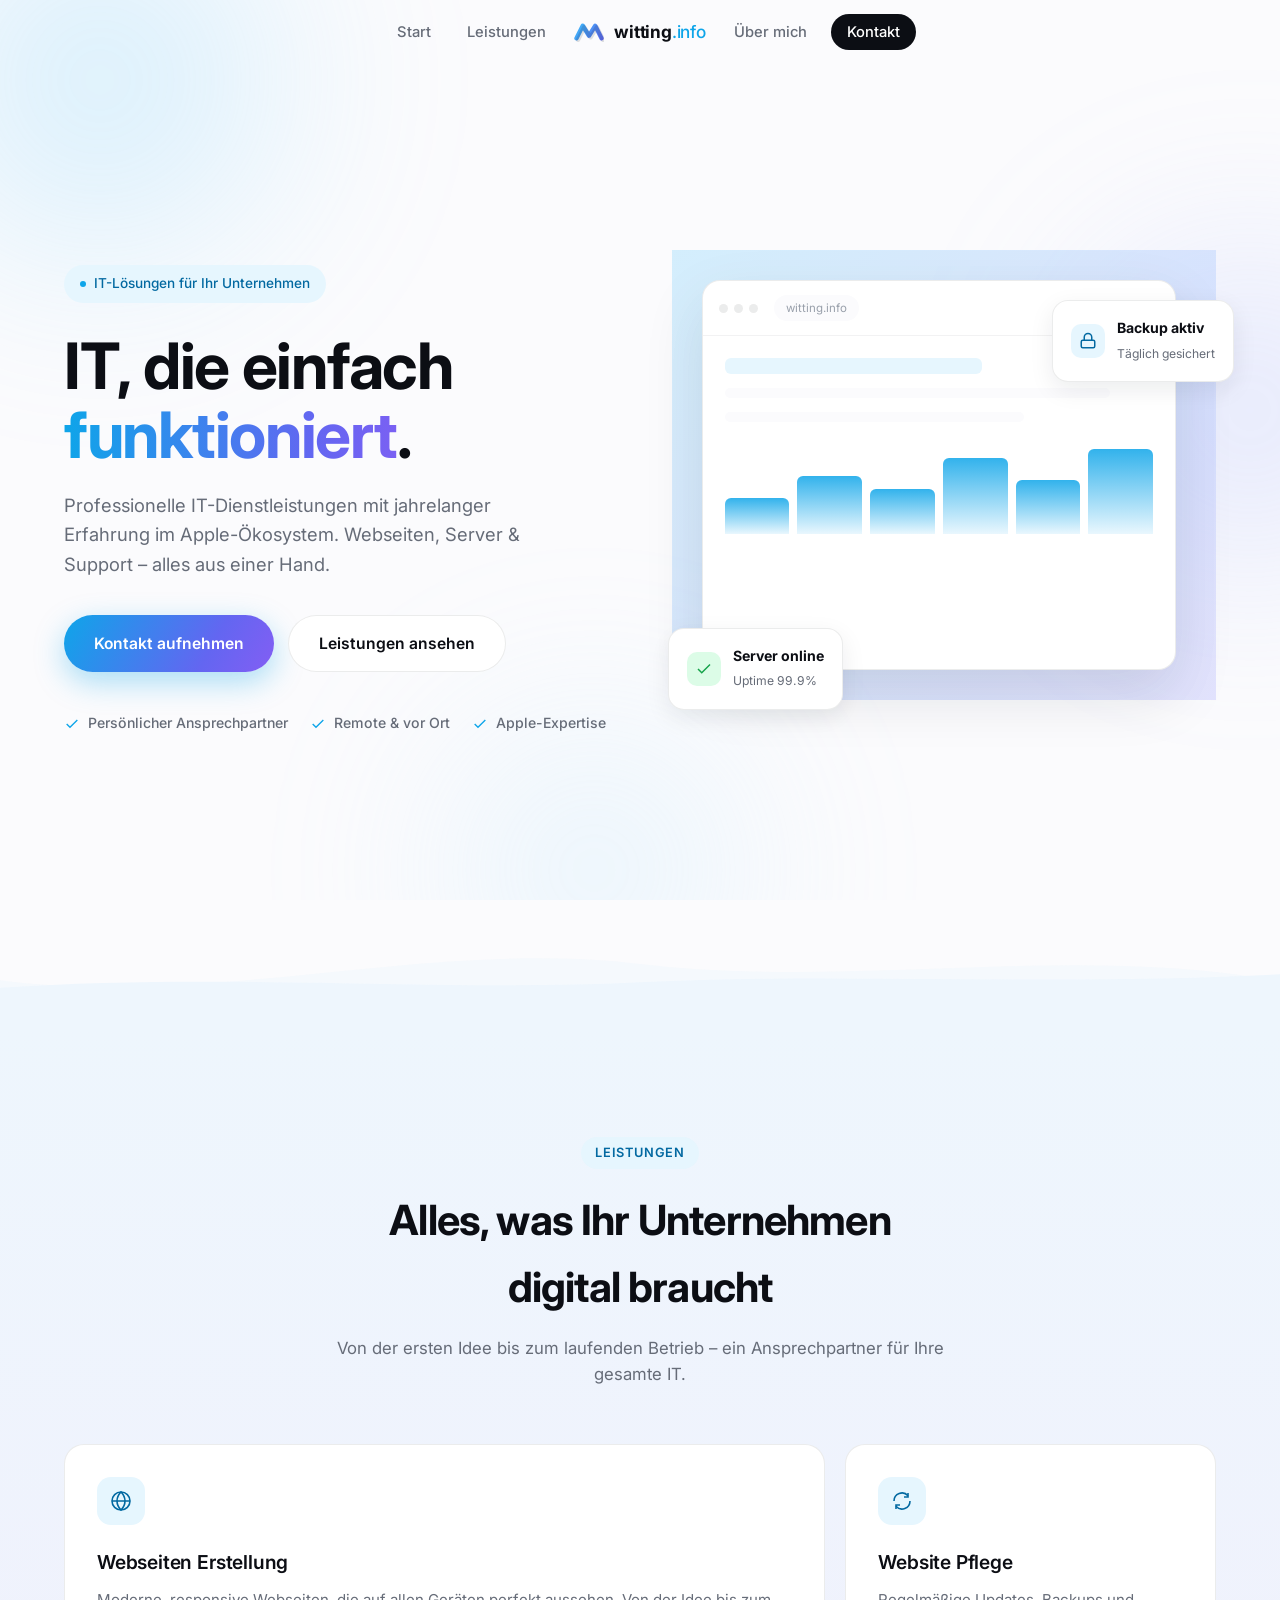
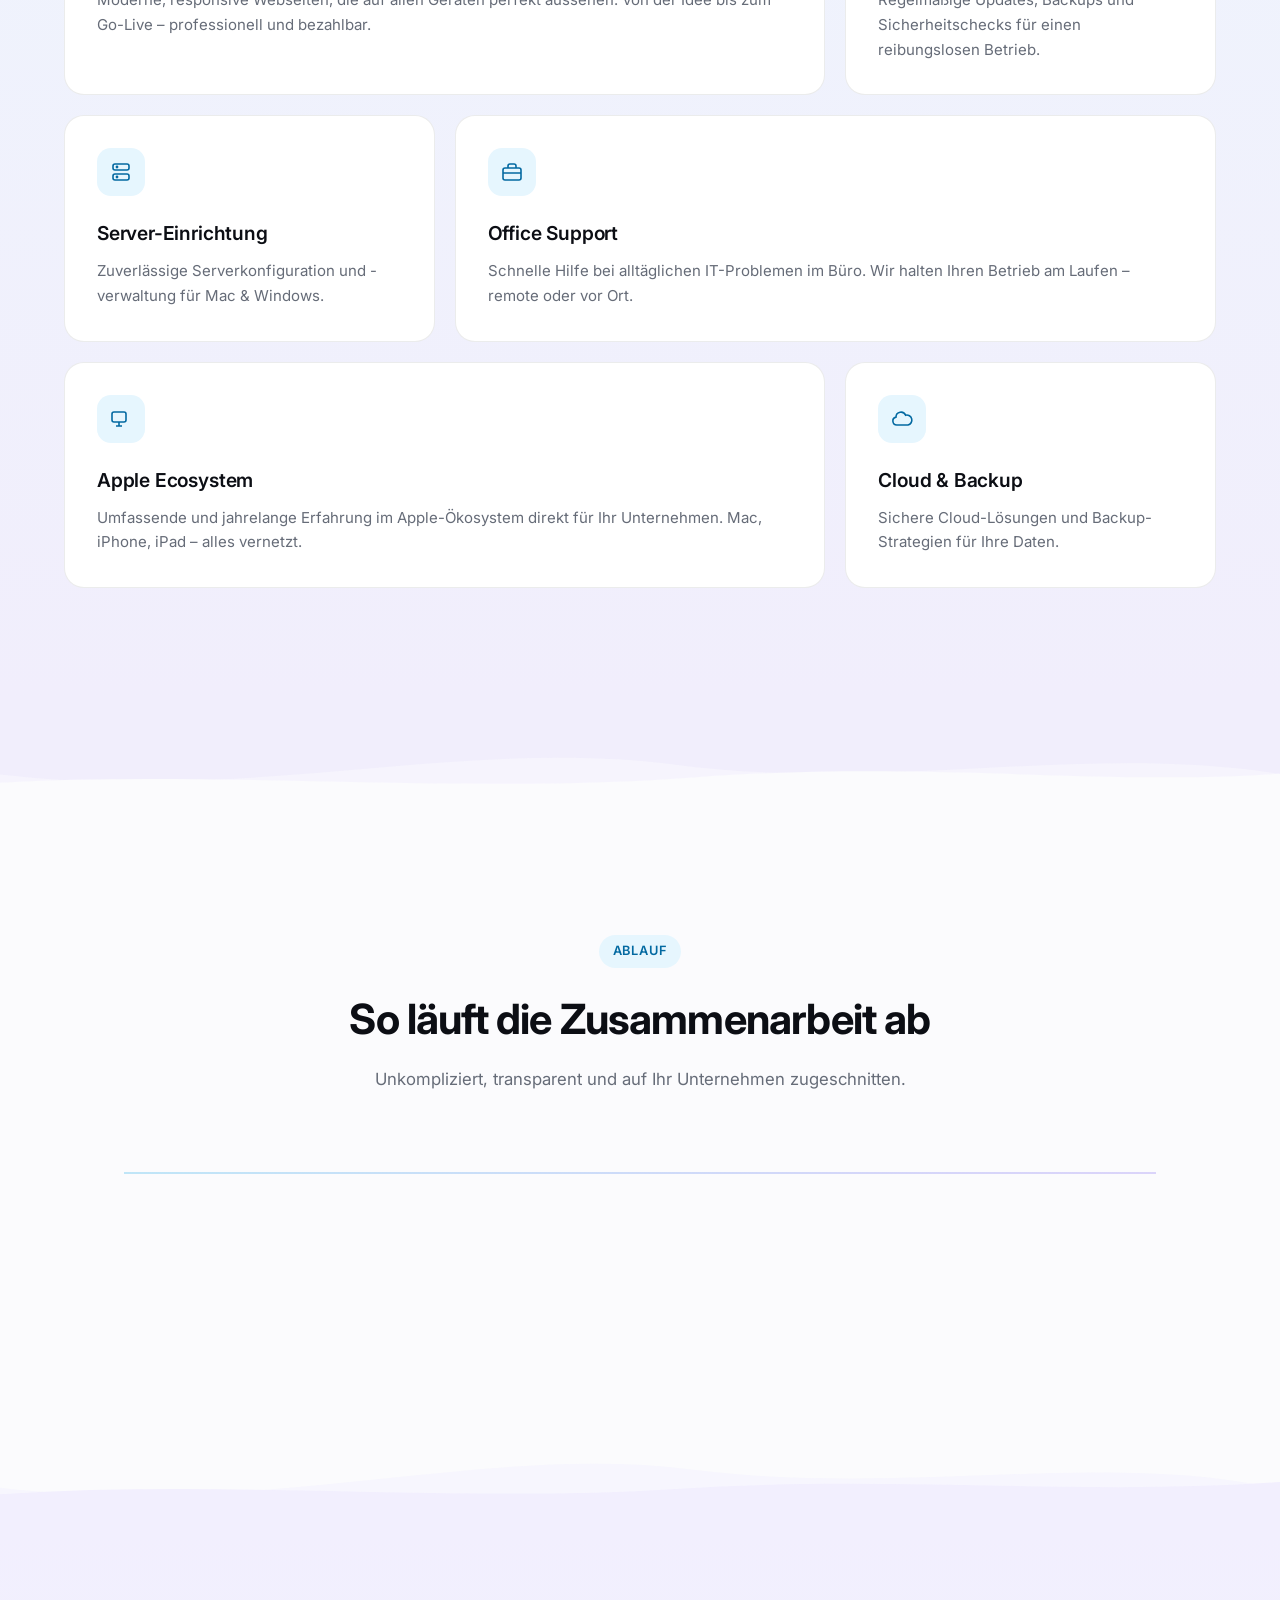
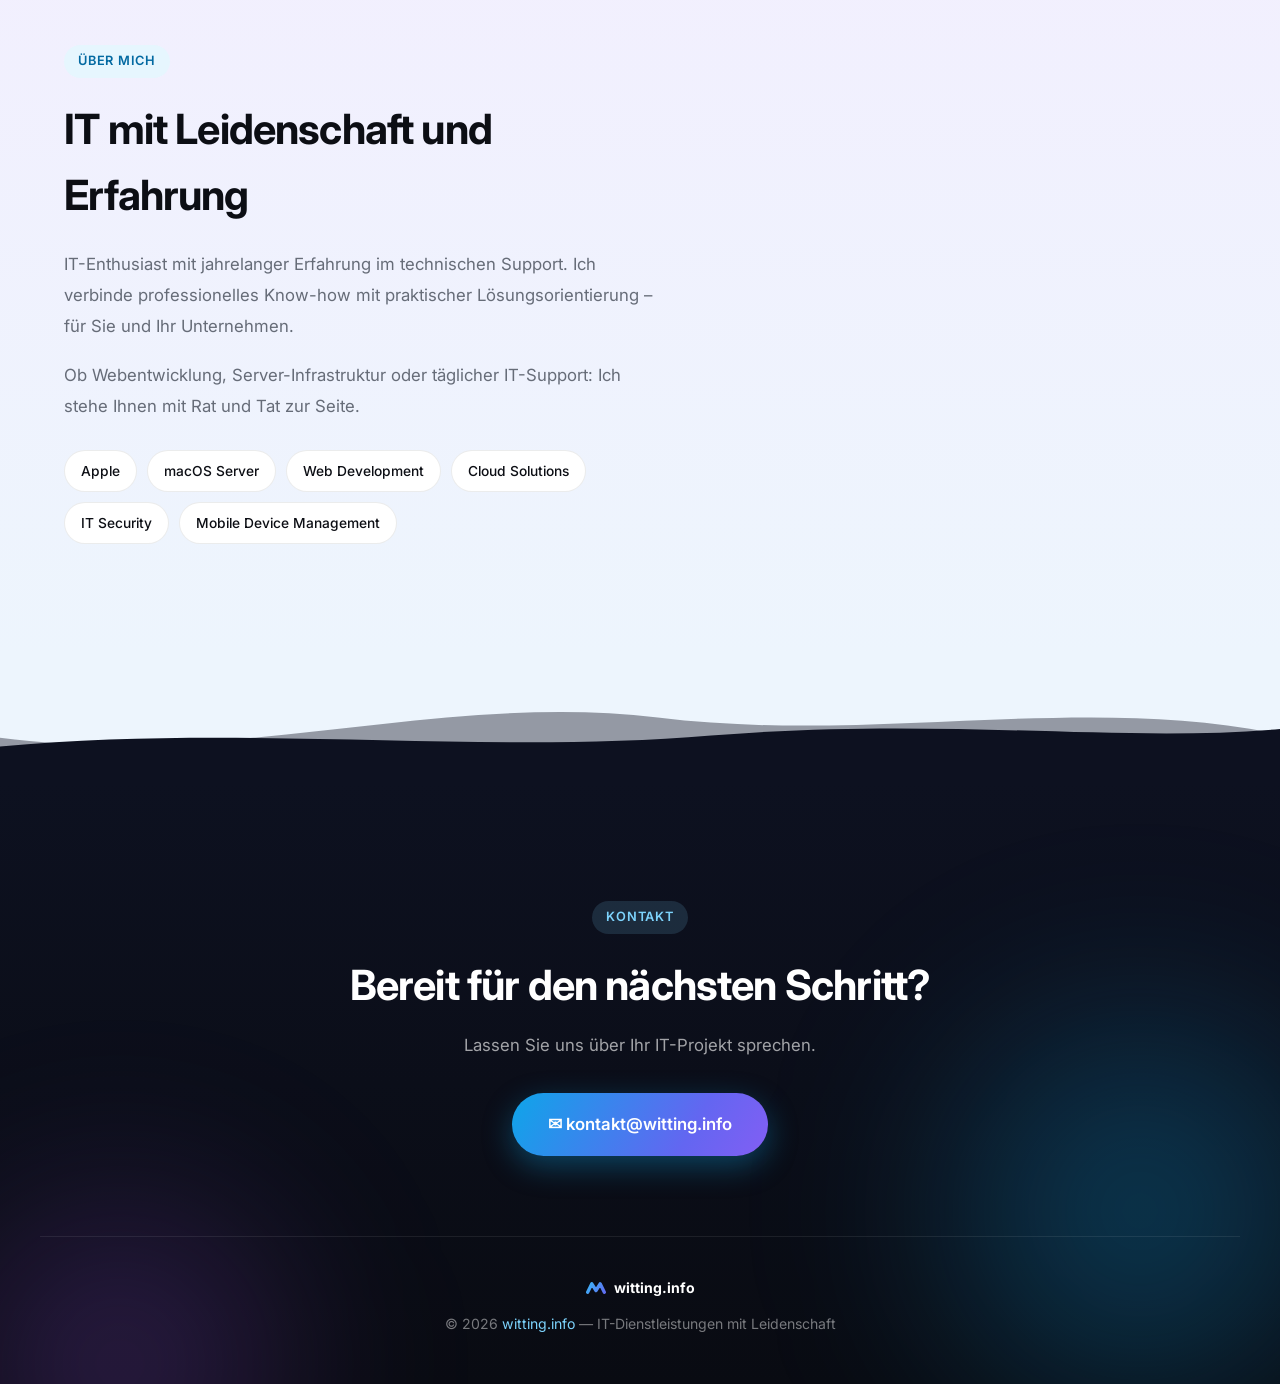
==== commit e8fa9871: "Futuristische organische Übergänge: animierte Wellen-Divider, Farbreise hell→dunkel, morphende Blobs" ====
--- a/index.html
+++ b/index.html
@@ -7,7 +7,7 @@
 <meta name="description" content="Professionelle IT-Dienstleistungen: Webseiten, Server, Cloud & Support im Apple-Ökosystem.">
 <link rel="preconnect" href="https://fonts.googleapis.com">
 <link rel="preconnect" href="https://fonts.gstatic.com" crossorigin>
-<link href="https://fonts.googleapis.com/css2?family=Inter:wght@300;400;500;600;700;800&family=Fraunces:ital,wght@0,500;0,600;1,500&display=swap" rel="stylesheet">
+<link href="https://fonts.googleapis.com/css2?family=Inter:wght@300;400;500;600;700;800&display=swap" rel="stylesheet">
 <style>
     :root {
         --bg: #fbfbfd;
@@ -21,10 +21,18 @@
         --accent-dark: #0369a1;
         --accent-soft: #e6f6fe;
         --accent2: #6366f1;
+        --accent3: #a855f7;
         --shadow-sm: 0 1px 2px rgba(16, 24, 40, 0.04);
         --shadow-md: 0 8px 24px rgba(16, 24, 40, 0.08);
         --shadow-lg: 0 24px 60px rgba(16, 24, 40, 0.12);
         --radius: 20px;
+        /* Farbkette der Sektionsübergänge */
+        --band-services-top: #eef6fd;
+        --band-services-bottom: #f1eefc;
+        --band-about-top: #f2effe;
+        --band-about-bottom: #edf5fd;
+        --band-dark-top: #0d1120;
+        --band-dark-bottom: #090b12;
     }
 
     * { box-sizing: border-box; margin: 0; padding: 0; }
@@ -41,7 +49,20 @@
 
     img, svg { display: block; max-width: 100%; }
 
-    /* Ambient background blobs */
+    /* Scroll progress */
+    .scroll-progress {
+        position: fixed;
+        top: 0; left: 0;
+        width: 100%;
+        height: 3px;
+        background: linear-gradient(90deg, var(--accent), var(--accent2), var(--accent3));
+        transform-origin: left;
+        transform: scaleX(0);
+        z-index: 2000;
+        pointer-events: none;
+    }
+
+    /* Ambient background blobs (sichtbar in transparenten Bändern) */
     .ambient { position: fixed; inset: 0; z-index: -1; overflow: hidden; pointer-events: none; }
     .ambient span {
         position: absolute;
@@ -65,7 +86,7 @@
     }
 
     header.scrolled {
-        background: rgba(251, 251, 253, 0.75);
+        background: rgba(251, 251, 253, 0.72);
         backdrop-filter: blur(16px);
         -webkit-backdrop-filter: blur(16px);
         box-shadow: 0 1px 0 var(--border-soft), 0 8px 24px rgba(16,24,40,0.05);
@@ -181,11 +202,13 @@
         border: none;
     }
     .btn-primary {
-        background: linear-gradient(135deg, var(--accent), var(--accent-dark));
+        background: linear-gradient(120deg, var(--accent), var(--accent2), var(--accent3), var(--accent2), var(--accent));
+        background-size: 300% 100%;
         color: white;
         box-shadow: 0 10px 30px rgba(14, 165, 233, 0.35);
-    }
-    .btn-primary:hover { transform: translateY(-2px); box-shadow: 0 16px 40px rgba(14, 165, 233, 0.45); }
+        animation: hueflow 9s ease-in-out infinite alternate;
+    }
+    .btn-primary:hover { transform: translateY(-2px); box-shadow: 0 16px 40px rgba(99, 102, 241, 0.45); }
     .btn-secondary {
         background: var(--surface);
         color: var(--text);
@@ -193,15 +216,63 @@
     }
     .btn-secondary:hover { border-color: var(--text-tertiary); transform: translateY(-2px); }
 
+    /* Fließende Farbverläufe */
+    @keyframes hueflow {
+        0% { background-position: 0% 50%; }
+        100% { background-position: 100% 50%; }
+    }
+
+    /* Organisch morphende Blobs */
+    @keyframes blobMorph {
+        0%, 100% { border-radius: 58% 42% 38% 62% / 55% 45% 55% 45%; }
+        33% { border-radius: 40% 60% 62% 38% / 42% 58% 42% 58%; }
+        66% { border-radius: 62% 38% 44% 56% / 60% 40% 60% 40%; }
+    }
+
+    /* Bänder & Übergänge */
+    .band { position: relative; scroll-margin-top: 80px; }
+    .band .inner { max-width: 1200px; margin: 0 auto; padding: 110px 24px; }
+
+    .band-services { background: linear-gradient(180deg, var(--band-services-top), var(--band-services-bottom)); }
+    .band-about { background: linear-gradient(180deg, var(--band-about-top), var(--band-about-bottom)); }
+    .band-dark { background: linear-gradient(180deg, var(--band-dark-top), var(--band-dark-bottom)); }
+
+    .divider {
+        line-height: 0;
+        margin-top: -1px;
+        margin-bottom: -1px;
+        position: relative;
+        z-index: 1;
+        pointer-events: none;
+    }
+    .divider svg { width: 100%; height: 130px; display: block; margin-bottom: -2px; position: relative; }
+
+    .eyebrow {
+        display: inline-block;
+        font-size: 0.8rem;
+        font-weight: 600;
+        letter-spacing: 0.06em;
+        text-transform: uppercase;
+        color: var(--accent-dark);
+        background: var(--accent-soft);
+        padding: 6px 14px;
+        border-radius: 100px;
+        margin-bottom: 18px;
+    }
+
+    .section-header { max-width: 620px; margin-bottom: 56px; }
+    .section-header.center { margin-left: auto; margin-right: auto; text-align: center; }
+    .section-header h2 {
+        font-size: clamp(1.9rem, 3.4vw, 2.6rem);
+        font-weight: 700;
+        letter-spacing: -0.02em;
+        margin-bottom: 14px;
+    }
+    .section-header p { color: var(--text-secondary); font-size: 1.05rem; }
+
     /* Hero */
-    .hero {
-        min-height: 100vh;
-        display: flex;
-        align-items: center;
-        padding: 140px 24px 80px;
-        max-width: 1200px;
-        margin: 0 auto;
-    }
+    .hero { min-height: 100vh; display: flex; align-items: center; }
+    .hero .inner { padding: 140px 24px 40px; width: 100%; }
     .hero-grid {
         display: grid;
         grid-template-columns: 1.05fr 0.95fr;
@@ -234,10 +305,12 @@
     }
     .hero h1 em {
         font-style: normal;
-        background: linear-gradient(135deg, var(--accent), var(--accent2));
+        background: linear-gradient(90deg, var(--accent), var(--accent2), var(--accent3), var(--accent2), var(--accent));
+        background-size: 300% 100%;
         -webkit-background-clip: text;
         background-clip: text;
         -webkit-text-fill-color: transparent;
+        animation: hueflow 7s ease-in-out infinite alternate;
     }
 
     .hero-subtitle {
@@ -256,6 +329,15 @@
 
     /* Hero visual: overlapping UI mockup */
     .hero-visual { position: relative; height: 460px; }
+
+    .hero-blob {
+        position: absolute;
+        inset: -20px 0 30px -20px;
+        background: linear-gradient(135deg, #bae6fd, #c7d2fe, #e9d5ff, #c7d2fe, #bae6fd);
+        background-size: 300% 300%;
+        animation: blobMorph 16s ease-in-out infinite, hueflow 12s ease-in-out infinite alternate;
+        opacity: 0.6;
+    }
 
     .mockup-main {
         position: absolute;
@@ -343,32 +425,6 @@
     @keyframes driftB { 0%,100% { transform: translateY(0) rotate(-3deg); } 50% { transform: translateY(-14px) rotate(-1deg); } }
     @keyframes driftC { 0%,100% { transform: translateY(0) rotate(4deg); } 50% { transform: translateY(12px) rotate(2deg); } }
 
-    /* Section shared */
-    section { padding: 110px 24px; max-width: 1200px; margin: 0 auto; }
-
-    .eyebrow {
-        display: inline-block;
-        font-size: 0.8rem;
-        font-weight: 600;
-        letter-spacing: 0.06em;
-        text-transform: uppercase;
-        color: var(--accent-dark);
-        background: var(--accent-soft);
-        padding: 6px 14px;
-        border-radius: 100px;
-        margin-bottom: 18px;
-    }
-
-    .section-header { max-width: 620px; margin-bottom: 56px; }
-    .section-header.center { margin-left: auto; margin-right: auto; text-align: center; }
-    .section-header h2 {
-        font-size: clamp(1.9rem, 3.4vw, 2.6rem);
-        font-weight: 700;
-        letter-spacing: -0.02em;
-        margin-bottom: 14px;
-    }
-    .section-header p { color: var(--text-secondary); font-size: 1.05rem; }
-
     /* Services bento grid */
     .services-grid {
         display: grid;
@@ -383,9 +439,25 @@
         padding: 32px;
         transition: all 0.4s cubic-bezier(.2,.8,.2,1);
         position: relative;
+        overflow: hidden;
     }
     .service-card.wide { grid-column: span 4; }
     .service-card.narrow { grid-column: span 2; }
+
+    .service-card::before {
+        content: '';
+        position: absolute;
+        top: 0; left: 0;
+        width: 100%;
+        height: 3px;
+        background: linear-gradient(90deg, var(--accent), var(--accent2), var(--accent3), var(--accent2), var(--accent));
+        background-size: 300% 100%;
+        transform: scaleX(0);
+        transform-origin: left;
+        transition: transform 0.5s cubic-bezier(.2,.8,.2,1);
+        animation: hueflow 6s linear infinite alternate;
+    }
+    .service-card:hover::before { transform: scaleX(1); }
 
     .service-card:hover {
         transform: translateY(-6px);
@@ -400,8 +472,15 @@
         color: var(--accent-dark);
         display: flex; align-items: center; justify-content: center;
         margin-bottom: 22px;
+        transition: all 0.4s cubic-bezier(.2,.8,.2,1);
     }
     .icon-tile svg { width: 24px; height: 24px; }
+    .service-card:hover .icon-tile {
+        background: linear-gradient(135deg, var(--accent), var(--accent2));
+        color: #fff;
+        transform: scale(1.06) rotate(-4deg);
+        border-radius: 40% 60% 55% 45% / 50% 45% 55% 50%;
+    }
 
     .service-card h3 { font-size: 1.2rem; font-weight: 600; margin-bottom: 10px; letter-spacing: -0.01em; }
     .service-card p { color: var(--text-secondary); font-size: 0.94rem; line-height: 1.65; }
@@ -412,8 +491,11 @@
         content: '';
         position: absolute;
         top: 23px; left: 60px; right: 60px;
-        height: 1px;
-        background: repeating-linear-gradient(90deg, var(--border) 0 8px, transparent 8px 16px);
+        height: 2px;
+        background: linear-gradient(90deg, var(--accent), var(--accent2), var(--accent3), var(--accent2), var(--accent));
+        background-size: 300% 100%;
+        animation: hueflow 8s ease-in-out infinite alternate;
+        opacity: 0.25;
         z-index: 0;
     }
     .process-step { position: relative; z-index: 1; }
@@ -426,6 +508,14 @@
         font-weight: 700; color: var(--accent-dark);
         margin-bottom: 20px;
         box-shadow: var(--shadow-sm);
+        transition: all 0.4s cubic-bezier(.2,.8,.2,1);
+    }
+    .process-step:hover .num {
+        background: linear-gradient(135deg, var(--accent), var(--accent2));
+        color: #fff;
+        border-color: transparent;
+        border-radius: 42% 58% 55% 45% / 50% 42% 58% 50%;
+        transform: scale(1.08);
     }
     .process-step h3 { font-size: 1.1rem; font-weight: 600; margin-bottom: 8px; }
     .process-step p { color: var(--text-secondary); font-size: 0.92rem; }
@@ -448,14 +538,23 @@
         background: var(--surface);
         border: 1px solid var(--border);
         color: var(--text);
+        transition: all 0.3s ease;
+    }
+    .skill-tag:hover {
+        border-color: var(--accent);
+        color: var(--accent-dark);
+        transform: translateY(-2px);
+        box-shadow: var(--shadow-sm);
     }
 
     .about-visual { position: relative; height: 380px; }
     .panel {
         position: absolute;
         inset: 0 20px 20px 0;
-        background: linear-gradient(150deg, var(--accent-soft), #eef2ff);
-        border-radius: 24px;
+        background: linear-gradient(150deg, #bae6fd, #c7d2fe, #ddd6fe, #c7d2fe, #bae6fd);
+        background-size: 300% 300%;
+        animation: blobMorph 14s ease-in-out infinite, hueflow 11s ease-in-out infinite alternate;
+        opacity: 0.75;
     }
     .stat-card {
         position: absolute;
@@ -471,42 +570,54 @@
     .stat-card .value { font-size: 1.15rem; font-weight: 700; display: flex; align-items: center; gap: 8px; }
     .stat-card .value .pulse { width: 8px; height: 8px; border-radius: 50%; background: #22c55e; box-shadow: 0 0 0 4px rgba(34,197,94,0.18); }
 
-    /* Contact */
-    .contact-card {
-        background: linear-gradient(150deg, #0c0e14, #182035);
-        border-radius: 28px;
-        padding: 72px 40px;
+    /* Contact (dunkles Band) */
+    .band-dark { color: #fff; overflow: hidden; }
+    .band-dark .glow {
+        position: absolute;
+        border-radius: 50%;
+        filter: blur(80px);
+        pointer-events: none;
+    }
+    .band-dark .glow.g1 {
+        width: 560px; height: 560px;
+        top: 150px; right: -140px;
+        background: radial-gradient(circle, rgba(14,165,233,0.35), transparent 70%);
+        animation: driftA 12s ease-in-out infinite;
+    }
+    .band-dark .glow.g2 {
+        width: 480px; height: 480px;
+        bottom: -220px; left: -120px;
+        background: radial-gradient(circle, rgba(168,85,247,0.28), transparent 70%);
+        animation: driftC 14s ease-in-out infinite;
+    }
+    .band-dark .inner { padding: 120px 24px 80px; text-align: center; position: relative; }
+    .band-dark .eyebrow { background: rgba(125,211,252,0.14); color: #7dd3fc; }
+    .band-dark h2 {
+        font-size: clamp(1.9rem, 3.4vw, 2.6rem);
+        font-weight: 700;
+        letter-spacing: -0.02em;
+        margin-bottom: 14px;
+    }
+    .band-dark .contact-sub { color: rgba(255,255,255,0.62); margin-bottom: 34px; font-size: 1.05rem; }
+    .band-dark .btn-primary { font-size: 1.05rem; padding: 18px 36px; }
+
+    /* Footer im dunklen Band */
+    footer {
+        max-width: 1200px;
+        margin: 0 auto;
+        padding: 40px 24px 48px;
         text-align: center;
+        color: rgba(255,255,255,0.45);
+        font-size: 0.88rem;
+        border-top: 1px solid rgba(255,255,255,0.08);
         position: relative;
-        overflow: hidden;
-    }
-    .contact-card::before {
-        content: '';
-        position: absolute;
-        width: 500px; height: 500px;
-        border-radius: 50%;
-        background: radial-gradient(circle, rgba(14,165,233,0.35), transparent 70%);
-        top: -220px; right: -160px;
-        filter: blur(20px);
-    }
-    .contact-card h2 { font-size: clamp(1.9rem, 3.4vw, 2.6rem); font-weight: 700; color: #fff; margin-bottom: 14px; position: relative; }
-    .contact-card p { color: rgba(255,255,255,0.65); margin-bottom: 34px; font-size: 1.05rem; position: relative; }
-    .contact-card .btn-primary { position: relative; font-size: 1.05rem; padding: 18px 36px; }
-
-    /* Footer */
-    footer {
-        padding: 48px 24px;
-        text-align: center;
-        color: var(--text-tertiary);
-        font-size: 0.88rem;
-    }
-    footer .foot-logo { display: flex; align-items: center; justify-content: center; gap: 8px; margin-bottom: 14px; font-weight: 700; color: var(--text); }
-    footer a { color: var(--accent-dark); text-decoration: none; }
+    }
+    footer .foot-logo { display: flex; align-items: center; justify-content: center; gap: 8px; margin-bottom: 14px; font-weight: 700; color: #fff; }
+    footer a { color: #7dd3fc; text-decoration: none; }
 
     /* Fade-in on scroll */
     .fade-in { opacity: 0; transform: translateY(28px); transition: all 0.8s cubic-bezier(.2,.8,.2,1); }
     .fade-in.visible { opacity: 1; transform: translateY(0); }
-    .stagger.visible > * { animation: none; }
 
     /* Responsive */
     @media (max-width: 980px) {
@@ -516,6 +627,7 @@
         .about-visual { height: 300px; order: -1; }
         .process { grid-template-columns: 1fr; gap: 40px; }
         .process::before { display: none; }
+        .divider svg { height: 90px; }
     }
 
     @media (max-width: 760px) {
@@ -525,14 +637,25 @@
         .nav-logo { justify-self: start; }
         .services-grid { grid-template-columns: 1fr; }
         .service-card, .service-card.wide, .service-card.narrow { grid-column: span 1; }
-        section { padding: 80px 20px; }
-        .hero { padding: 120px 20px 60px; }
-        .contact-card { padding: 48px 24px; }
+        .band .inner { padding: 80px 20px; }
+        .hero .inner { padding: 120px 20px 40px; }
+        .band-dark .inner { padding: 90px 20px 60px; }
+        .divider svg { height: 60px; }
+    }
+
+    @media (prefers-reduced-motion: reduce) {
+        *, *::before, *::after {
+            animation-duration: 0.01ms !important;
+            animation-iteration-count: 1 !important;
+            transition-duration: 0.01ms !important;
+        }
+        html { scroll-behavior: auto; }
     }
 </style>
 </head>
 <body>
-    <div class="ambient"><span></span><span></span><span></span></div>
+    <div class="scroll-progress" id="scrollProgress"></div>
+    <div class="ambient" id="ambient"><span></span><span></span><span></span></div>
 
     <header id="siteHeader">
         <nav>
@@ -573,198 +696,308 @@
     </header>
 
     <!-- Hero -->
-    <section class="hero" id="home">
-        <div class="hero-grid">
-            <div class="hero-copy fade-in visible">
-                <div class="hero-badge"><span class="dot"></span> IT-Lösungen für Ihr Unternehmen</div>
-                <h1>IT, die einfach <em>funktioniert</em>.</h1>
-                <p class="hero-subtitle">
-                    Professionelle IT-Dienstleistungen mit jahrelanger Erfahrung im Apple-Ökosystem.
-                    Webseiten, Server &amp; Support – alles aus einer Hand.
-                </p>
-                <div class="hero-cta">
-                    <a href="#contact" class="btn btn-primary">Kontakt aufnehmen</a>
-                    <a href="#services" class="btn btn-secondary">Leistungen ansehen</a>
-                </div>
-                <div class="hero-trust">
-                    <div><svg viewBox="0 0 24 24" fill="none" stroke="currentColor" stroke-width="2"><path d="M20 6L9 17l-5-5"/></svg> Persönlicher Ansprechpartner</div>
-                    <div><svg viewBox="0 0 24 24" fill="none" stroke="currentColor" stroke-width="2"><path d="M20 6L9 17l-5-5"/></svg> Remote &amp; vor Ort</div>
-                    <div><svg viewBox="0 0 24 24" fill="none" stroke="currentColor" stroke-width="2"><path d="M20 6L9 17l-5-5"/></svg> Apple-Expertise</div>
-                </div>
-            </div>
-
-            <div class="hero-visual fade-in visible">
-                <div class="mockup-main">
-                    <div class="mockup-topbar">
-                        <i></i><i></i><i></i>
-                        <span class="url">witting.info</span>
-                    </div>
-                    <div class="mockup-body">
-                        <div class="mockup-line w60"></div>
-                        <div class="mockup-line w90"></div>
-                        <div class="mockup-line w70"></div>
-                        <div class="mockup-chart">
-                            <b style="height:40%"></b>
-                            <b style="height:65%"></b>
-                            <b style="height:50%"></b>
-                            <b style="height:85%"></b>
-                            <b style="height:60%"></b>
-                            <b style="height:95%"></b>
+    <section class="band hero" id="home">
+        <div class="inner">
+            <div class="hero-grid">
+                <div class="hero-copy fade-in visible">
+                    <div class="hero-badge"><span class="dot"></span> IT-Lösungen für Ihr Unternehmen</div>
+                    <h1>IT, die einfach <em>funktioniert</em>.</h1>
+                    <p class="hero-subtitle">
+                        Professionelle IT-Dienstleistungen mit jahrelanger Erfahrung im Apple-Ökosystem.
+                        Webseiten, Server &amp; Support – alles aus einer Hand.
+                    </p>
+                    <div class="hero-cta">
+                        <a href="#contact" class="btn btn-primary">Kontakt aufnehmen</a>
+                        <a href="#services" class="btn btn-secondary">Leistungen ansehen</a>
+                    </div>
+                    <div class="hero-trust">
+                        <div><svg viewBox="0 0 24 24" fill="none" stroke="currentColor" stroke-width="2"><path d="M20 6L9 17l-5-5"/></svg> Persönlicher Ansprechpartner</div>
+                        <div><svg viewBox="0 0 24 24" fill="none" stroke="currentColor" stroke-width="2"><path d="M20 6L9 17l-5-5"/></svg> Remote &amp; vor Ort</div>
+                        <div><svg viewBox="0 0 24 24" fill="none" stroke="currentColor" stroke-width="2"><path d="M20 6L9 17l-5-5"/></svg> Apple-Expertise</div>
+                    </div>
+                </div>
+
+                <div class="hero-visual fade-in visible">
+                    <div class="hero-blob"></div>
+                    <div class="mockup-main">
+                        <div class="mockup-topbar">
+                            <i></i><i></i><i></i>
+                            <span class="url">witting.info</span>
                         </div>
-                    </div>
-                </div>
-                <div class="float-card float-1">
-                    <div class="icon-badge">
-                        <svg width="18" height="18" viewBox="0 0 24 24" fill="none" stroke="currentColor" stroke-width="2"><path d="M20 6L9 17l-5-5"/></svg>
-                    </div>
-                    <div><strong>Server online</strong><span>Uptime 99.9%</span></div>
-                </div>
-                <div class="float-card float-2">
-                    <div class="icon-badge">
-                        <svg width="18" height="18" viewBox="0 0 24 24" fill="none" stroke="currentColor" stroke-width="2"><rect x="3" y="11" width="18" height="10" rx="2"/><path d="M7 11V7a5 5 0 0110 0v4"/></svg>
-                    </div>
-                    <div><strong>Backup aktiv</strong><span>Täglich gesichert</span></div>
+                        <div class="mockup-body">
+                            <div class="mockup-line w60"></div>
+                            <div class="mockup-line w90"></div>
+                            <div class="mockup-line w70"></div>
+                            <div class="mockup-chart">
+                                <b style="height:40%"></b>
+                                <b style="height:65%"></b>
+                                <b style="height:50%"></b>
+                                <b style="height:85%"></b>
+                                <b style="height:60%"></b>
+                                <b style="height:95%"></b>
+                            </div>
+                        </div>
+                    </div>
+                    <div class="float-card float-1">
+                        <div class="icon-badge">
+                            <svg width="18" height="18" viewBox="0 0 24 24" fill="none" stroke="currentColor" stroke-width="2"><path d="M20 6L9 17l-5-5"/></svg>
+                        </div>
+                        <div><strong>Server online</strong><span>Uptime 99.9%</span></div>
+                    </div>
+                    <div class="float-card float-2">
+                        <div class="icon-badge">
+                            <svg width="18" height="18" viewBox="0 0 24 24" fill="none" stroke="currentColor" stroke-width="2"><rect x="3" y="11" width="18" height="10" rx="2"/><path d="M7 11V7a5 5 0 0110 0v4"/></svg>
+                        </div>
+                        <div><strong>Backup aktiv</strong><span>Täglich gesichert</span></div>
+                    </div>
                 </div>
             </div>
         </div>
     </section>
 
+    <!-- Übergang: Hero → Leistungen -->
+    <div class="divider" aria-hidden="true">
+        <svg viewBox="0 0 1440 130" preserveAspectRatio="none" xmlns="http://www.w3.org/2000/svg">
+            <path fill="var(--band-services-top, #eef6fd)" fill-opacity="0.45">
+                <animate attributeName="d" dur="20s" repeatCount="indefinite"
+                    calcMode="spline" keyTimes="0;0.5;1" keySplines="0.4 0 0.6 1;0.4 0 0.6 1"
+                    values="M0,86 C240,128 480,24 720,64 C960,104 1200,30 1440,88 L1440,130 L0,130 Z;
+                            M0,58 C240,18 480,116 720,70 C960,24 1200,112 1440,54 L1440,130 L0,130 Z;
+                            M0,86 C240,128 480,24 720,64 C960,104 1200,30 1440,88 L1440,130 L0,130 Z"/>
+            </path>
+            <path fill="#eef6fd">
+                <animate attributeName="d" dur="14s" repeatCount="indefinite"
+                    calcMode="spline" keyTimes="0;0.5;1" keySplines="0.4 0 0.6 1;0.4 0 0.6 1"
+                    values="M0,98 C260,52 500,122 720,88 C940,54 1180,110 1440,66 L1440,130 L0,130 Z;
+                            M0,70 C260,116 500,36 720,74 C940,112 1180,42 1440,94 L1440,130 L0,130 Z;
+                            M0,98 C260,52 500,122 720,88 C940,54 1180,110 1440,66 L1440,130 L0,130 Z"/>
+            </path>
+        </svg>
+    </div>
+
     <!-- Services -->
-    <section id="services">
-        <div class="section-header center fade-in">
-            <span class="eyebrow">Leistungen</span>
-            <h2>Alles, was Ihr Unternehmen digital braucht</h2>
-            <p>Von der ersten Idee bis zum laufenden Betrieb – ein Ansprechpartner für Ihre gesamte IT.</p>
-        </div>
-        <div class="services-grid">
-            <div class="service-card wide fade-in">
-                <div class="icon-tile">
-                    <svg viewBox="0 0 24 24" fill="none" stroke="currentColor" stroke-width="1.6"><circle cx="12" cy="12" r="9"/><path d="M3 12h18M12 3c2.5 2.5 4 5.5 4 9s-1.5 6.5-4 9c-2.5-2.5-4-5.5-4-9s1.5-6.5 4-9z"/></svg>
-                </div>
-                <h3>Webseiten Erstellung</h3>
-                <p>Moderne, responsive Webseiten, die auf allen Geräten perfekt aussehen. Von der Idee bis zum Go-Live – professionell und bezahlbar.</p>
+    <section class="band band-services" id="services">
+        <div class="inner">
+            <div class="section-header center fade-in">
+                <span class="eyebrow">Leistungen</span>
+                <h2>Alles, was Ihr Unternehmen digital braucht</h2>
+                <p>Von der ersten Idee bis zum laufenden Betrieb – ein Ansprechpartner für Ihre gesamte IT.</p>
             </div>
-            <div class="service-card narrow fade-in">
-                <div class="icon-tile">
-                    <svg viewBox="0 0 24 24" fill="none" stroke="currentColor" stroke-width="1.6"><path d="M4 12a8 8 0 0114-5.3M20 12a8 8 0 01-14 5.3"/><path d="M18 4v4h-4M6 20v-4h4"/></svg>
-                </div>
-                <h3>Website Pflege</h3>
-                <p>Regelmäßige Updates, Backups und Sicherheitschecks für einen reibungslosen Betrieb.</p>
-            </div>
-            <div class="service-card narrow fade-in">
-                <div class="icon-tile">
-                    <svg viewBox="0 0 24 24" fill="none" stroke="currentColor" stroke-width="1.6"><rect x="4" y="4" width="16" height="6" rx="2"/><rect x="4" y="14" width="16" height="6" rx="2"/><circle cx="8" cy="7" r="0.6" fill="currentColor"/><circle cx="8" cy="17" r="0.6" fill="currentColor"/></svg>
-                </div>
-                <h3>Server-Einrichtung</h3>
-                <p>Zuverlässige Serverkonfiguration und -verwaltung für Mac &amp; Windows.</p>
-            </div>
-            <div class="service-card wide fade-in">
-                <div class="icon-tile">
-                    <svg viewBox="0 0 24 24" fill="none" stroke="currentColor" stroke-width="1.6"><rect x="3" y="8" width="18" height="12" rx="2"/><path d="M8 8V6a2 2 0 012-2h4a2 2 0 012 2v2"/><path d="M3 13h18"/></svg>
-                </div>
-                <h3>Office Support</h3>
-                <p>Schnelle Hilfe bei alltäglichen IT-Problemen im Büro. Wir halten Ihren Betrieb am Laufen – remote oder vor Ort.</p>
-            </div>
-            <div class="service-card wide fade-in">
-                <div class="icon-tile">
-                    <svg viewBox="0 0 24 24" fill="none" stroke="currentColor" stroke-width="1.6"><rect x="3" y="5" width="14" height="10" rx="2"/><path d="M7 19h6"/><path d="M10 15v4"/></svg>
-                </div>
-                <h3>Apple Ecosystem</h3>
-                <p>Umfassende und jahrelange Erfahrung im Apple-Ökosystem direkt für Ihr Unternehmen. Mac, iPhone, iPad – alles vernetzt.</p>
-            </div>
-            <div class="service-card narrow fade-in">
-                <div class="icon-tile">
-                    <svg viewBox="0 0 24 24" fill="none" stroke="currentColor" stroke-width="1.6"><path d="M7 18a4 4 0 01-1-7.9 5 5 0 019.6-1.9A4.5 4.5 0 0118 18H7z"/></svg>
-                </div>
-                <h3>Cloud &amp; Backup</h3>
-                <p>Sichere Cloud-Lösungen und Backup-Strategien für Ihre Daten.</p>
+            <div class="services-grid">
+                <div class="service-card wide fade-in">
+                    <div class="icon-tile">
+                        <svg viewBox="0 0 24 24" fill="none" stroke="currentColor" stroke-width="1.6"><circle cx="12" cy="12" r="9"/><path d="M3 12h18M12 3c2.5 2.5 4 5.5 4 9s-1.5 6.5-4 9c-2.5-2.5-4-5.5-4-9s1.5-6.5 4-9z"/></svg>
+                    </div>
+                    <h3>Webseiten Erstellung</h3>
+                    <p>Moderne, responsive Webseiten, die auf allen Geräten perfekt aussehen. Von der Idee bis zum Go-Live – professionell und bezahlbar.</p>
+                </div>
+                <div class="service-card narrow fade-in">
+                    <div class="icon-tile">
+                        <svg viewBox="0 0 24 24" fill="none" stroke="currentColor" stroke-width="1.6"><path d="M4 12a8 8 0 0114-5.3M20 12a8 8 0 01-14 5.3"/><path d="M18 4v4h-4M6 20v-4h4"/></svg>
+                    </div>
+                    <h3>Website Pflege</h3>
+                    <p>Regelmäßige Updates, Backups und Sicherheitschecks für einen reibungslosen Betrieb.</p>
+                </div>
+                <div class="service-card narrow fade-in">
+                    <div class="icon-tile">
+                        <svg viewBox="0 0 24 24" fill="none" stroke="currentColor" stroke-width="1.6"><rect x="4" y="4" width="16" height="6" rx="2"/><rect x="4" y="14" width="16" height="6" rx="2"/><circle cx="8" cy="7" r="0.6" fill="currentColor"/><circle cx="8" cy="17" r="0.6" fill="currentColor"/></svg>
+                    </div>
+                    <h3>Server-Einrichtung</h3>
+                    <p>Zuverlässige Serverkonfiguration und -verwaltung für Mac &amp; Windows.</p>
+                </div>
+                <div class="service-card wide fade-in">
+                    <div class="icon-tile">
+                        <svg viewBox="0 0 24 24" fill="none" stroke="currentColor" stroke-width="1.6"><rect x="3" y="8" width="18" height="12" rx="2"/><path d="M8 8V6a2 2 0 012-2h4a2 2 0 012 2v2"/><path d="M3 13h18"/></svg>
+                    </div>
+                    <h3>Office Support</h3>
+                    <p>Schnelle Hilfe bei alltäglichen IT-Problemen im Büro. Wir halten Ihren Betrieb am Laufen – remote oder vor Ort.</p>
+                </div>
+                <div class="service-card wide fade-in">
+                    <div class="icon-tile">
+                        <svg viewBox="0 0 24 24" fill="none" stroke="currentColor" stroke-width="1.6"><rect x="3" y="5" width="14" height="10" rx="2"/><path d="M7 19h6"/><path d="M10 15v4"/></svg>
+                    </div>
+                    <h3>Apple Ecosystem</h3>
+                    <p>Umfassende und jahrelange Erfahrung im Apple-Ökosystem direkt für Ihr Unternehmen. Mac, iPhone, iPad – alles vernetzt.</p>
+                </div>
+                <div class="service-card narrow fade-in">
+                    <div class="icon-tile">
+                        <svg viewBox="0 0 24 24" fill="none" stroke="currentColor" stroke-width="1.6"><path d="M7 18a4 4 0 01-1-7.9 5 5 0 019.6-1.9A4.5 4.5 0 0118 18H7z"/></svg>
+                    </div>
+                    <h3>Cloud &amp; Backup</h3>
+                    <p>Sichere Cloud-Lösungen und Backup-Strategien für Ihre Daten.</p>
+                </div>
             </div>
         </div>
     </section>
 
+    <!-- Übergang: Leistungen → Ablauf -->
+    <div class="divider" style="background: var(--band-services-bottom);" aria-hidden="true">
+        <svg viewBox="0 0 1440 130" preserveAspectRatio="none" xmlns="http://www.w3.org/2000/svg">
+            <path fill="#fbfbfd" fill-opacity="0.45">
+                <animate attributeName="d" dur="22s" repeatCount="indefinite"
+                    calcMode="spline" keyTimes="0;0.5;1" keySplines="0.4 0 0.6 1;0.4 0 0.6 1"
+                    values="M0,80 C280,120 520,28 760,68 C1000,108 1220,36 1440,80 L1440,130 L0,130 Z;
+                            M0,62 C280,22 520,112 760,66 C1000,20 1220,104 1440,58 L1440,130 L0,130 Z;
+                            M0,80 C280,120 520,28 760,68 C1000,108 1220,36 1440,80 L1440,130 L0,130 Z"/>
+            </path>
+            <path fill="#fbfbfd">
+                <animate attributeName="d" dur="16s" repeatCount="indefinite"
+                    calcMode="spline" keyTimes="0;0.5;1" keySplines="0.4 0 0.6 1;0.4 0 0.6 1"
+                    values="M0,92 C240,60 520,118 780,82 C1040,46 1240,104 1440,72 L1440,130 L0,130 Z;
+                            M0,68 C240,110 520,40 780,76 C1040,112 1240,48 1440,90 L1440,130 L0,130 Z;
+                            M0,92 C240,60 520,118 780,82 C1040,46 1240,104 1440,72 L1440,130 L0,130 Z"/>
+            </path>
+        </svg>
+    </div>
+
     <!-- Process -->
-    <section id="process">
-        <div class="section-header center fade-in">
-            <span class="eyebrow">Ablauf</span>
-            <h2>So läuft die Zusammenarbeit ab</h2>
-            <p>Unkompliziert, transparent und auf Ihr Unternehmen zugeschnitten.</p>
-        </div>
-        <div class="process">
-            <div class="process-step fade-in">
-                <div class="num">1</div>
-                <h3>Beratung &amp; Analyse</h3>
-                <p>Wir besprechen Ihre Anforderungen und finden gemeinsam die passende Lösung.</p>
+    <section class="band" id="process">
+        <div class="inner">
+            <div class="section-header center fade-in">
+                <span class="eyebrow">Ablauf</span>
+                <h2>So läuft die Zusammenarbeit ab</h2>
+                <p>Unkompliziert, transparent und auf Ihr Unternehmen zugeschnitten.</p>
             </div>
-            <div class="process-step fade-in">
-                <div class="num">2</div>
-                <h3>Umsetzung</h3>
-                <p>Ich setze die Lösung sauber und zuverlässig um – remote oder direkt vor Ort.</p>
-            </div>
-            <div class="process-step fade-in">
-                <div class="num">3</div>
-                <h3>Support &amp; Pflege</h3>
-                <p>Auch nach dem Go-Live bleibe ich Ihr Ansprechpartner für Wartung und Fragen.</p>
+            <div class="process">
+                <div class="process-step fade-in">
+                    <div class="num">1</div>
+                    <h3>Beratung &amp; Analyse</h3>
+                    <p>Wir besprechen Ihre Anforderungen und finden gemeinsam die passende Lösung.</p>
+                </div>
+                <div class="process-step fade-in">
+                    <div class="num">2</div>
+                    <h3>Umsetzung</h3>
+                    <p>Ich setze die Lösung sauber und zuverlässig um – remote oder direkt vor Ort.</p>
+                </div>
+                <div class="process-step fade-in">
+                    <div class="num">3</div>
+                    <h3>Support &amp; Pflege</h3>
+                    <p>Auch nach dem Go-Live bleibe ich Ihr Ansprechpartner für Wartung und Fragen.</p>
+                </div>
             </div>
         </div>
     </section>
 
+    <!-- Übergang: Ablauf → Über mich -->
+    <div class="divider" aria-hidden="true">
+        <svg viewBox="0 0 1440 130" preserveAspectRatio="none" xmlns="http://www.w3.org/2000/svg">
+            <path fill="var(--band-about-top, #f2effe)" fill-opacity="0.45">
+                <animate attributeName="d" dur="24s" repeatCount="indefinite"
+                    calcMode="spline" keyTimes="0;0.5;1" keySplines="0.4 0 0.6 1;0.4 0 0.6 1"
+                    values="M0,84 C300,124 540,26 780,62 C1020,98 1240,34 1440,86 L1440,130 L0,130 Z;
+                            M0,56 C300,20 540,110 780,68 C1020,26 1240,108 1440,52 L1440,130 L0,130 Z;
+                            M0,84 C300,124 540,26 780,62 C1020,98 1240,34 1440,86 L1440,130 L0,130 Z"/>
+            </path>
+            <path fill="#f2effe">
+                <animate attributeName="d" dur="15s" repeatCount="indefinite"
+                    calcMode="spline" keyTimes="0;0.5;1" keySplines="0.4 0 0.6 1;0.4 0 0.6 1"
+                    values="M0,96 C260,56 520,120 760,86 C1000,52 1220,108 1440,68 L1440,130 L0,130 Z;
+                            M0,66 C260,112 520,38 760,72 C1000,106 1220,44 1440,92 L1440,130 L0,130 Z;
+                            M0,96 C260,56 520,120 760,86 C1000,52 1220,108 1440,68 L1440,130 L0,130 Z"/>
+            </path>
+        </svg>
+    </div>
+
     <!-- About -->
-    <section id="about">
-        <div class="about-grid">
-            <div class="about-copy fade-in">
-                <span class="eyebrow">Über mich</span>
-                <h2 style="font-size:clamp(1.9rem,3.4vw,2.6rem);font-weight:700;letter-spacing:-0.02em;margin-bottom:20px;">IT mit Leidenschaft und Erfahrung</h2>
-                <p>IT-Enthusiast mit jahrelanger Erfahrung im technischen Support. Ich verbinde professionelles Know-how mit praktischer Lösungsorientierung – für Sie und Ihr Unternehmen.</p>
-                <p>Ob Webentwicklung, Server-Infrastruktur oder täglicher IT-Support: Ich stehe Ihnen mit Rat und Tat zur Seite.</p>
-                <div class="skills">
-                    <span class="skill-tag">Apple</span>
-                    <span class="skill-tag">macOS Server</span>
-                    <span class="skill-tag">Web Development</span>
-                    <span class="skill-tag">Cloud Solutions</span>
-                    <span class="skill-tag">IT Security</span>
-                    <span class="skill-tag">Mobile Device Management</span>
-                </div>
-            </div>
-            <div class="about-visual fade-in">
-                <div class="panel"></div>
-                <div class="stat-card s1">
-                    <div class="label">Fokus</div>
-                    <div class="value">Apple-Ökosystem</div>
-                </div>
-                <div class="stat-card s2">
-                    <div class="label">Erreichbarkeit</div>
-                    <div class="value"><span class="pulse"></span> Persönlich &amp; direkt</div>
+    <section class="band band-about" id="about">
+        <div class="inner">
+            <div class="about-grid">
+                <div class="about-copy fade-in">
+                    <span class="eyebrow">Über mich</span>
+                    <h2 style="font-size:clamp(1.9rem,3.4vw,2.6rem);font-weight:700;letter-spacing:-0.02em;margin-bottom:20px;">IT mit Leidenschaft und Erfahrung</h2>
+                    <p>IT-Enthusiast mit jahrelanger Erfahrung im technischen Support. Ich verbinde professionelles Know-how mit praktischer Lösungsorientierung – für Sie und Ihr Unternehmen.</p>
+                    <p>Ob Webentwicklung, Server-Infrastruktur oder täglicher IT-Support: Ich stehe Ihnen mit Rat und Tat zur Seite.</p>
+                    <div class="skills">
+                        <span class="skill-tag">Apple</span>
+                        <span class="skill-tag">macOS Server</span>
+                        <span class="skill-tag">Web Development</span>
+                        <span class="skill-tag">Cloud Solutions</span>
+                        <span class="skill-tag">IT Security</span>
+                        <span class="skill-tag">Mobile Device Management</span>
+                    </div>
+                </div>
+                <div class="about-visual fade-in">
+                    <div class="panel"></div>
+                    <div class="stat-card s1">
+                        <div class="label">Fokus</div>
+                        <div class="value">Apple-Ökosystem</div>
+                    </div>
+                    <div class="stat-card s2">
+                        <div class="label">Erreichbarkeit</div>
+                        <div class="value"><span class="pulse"></span> Persönlich &amp; direkt</div>
+                    </div>
                 </div>
             </div>
         </div>
     </section>
 
-    <!-- Contact -->
-    <section id="contact">
-        <div class="contact-card fade-in">
-            <h2>Bereit für den nächsten Schritt?</h2>
-            <p>Lassen Sie uns über Ihr IT-Projekt sprechen.</p>
-            <a href="mailto:kontakt@witting.info" class="btn btn-primary">✉ kontakt@witting.info</a>
+    <!-- Übergang: Über mich → Kontakt (hell → dunkel) -->
+    <div class="divider" style="background: var(--band-about-bottom);" aria-hidden="true">
+        <svg viewBox="0 0 1440 130" preserveAspectRatio="none" xmlns="http://www.w3.org/2000/svg">
+            <path fill="var(--band-dark-top, #0d1120)" fill-opacity="0.4">
+                <animate attributeName="d" dur="26s" repeatCount="indefinite"
+                    calcMode="spline" keyTimes="0;0.5;1" keySplines="0.4 0 0.6 1;0.4 0 0.6 1"
+                    values="M0,88 C260,126 500,30 740,64 C980,98 1220,32 1440,84 L1440,130 L0,130 Z;
+                            M0,54 C260,16 500,112 740,70 C980,28 1220,110 1440,58 L1440,130 L0,130 Z;
+                            M0,88 C260,126 500,30 740,64 C980,98 1220,32 1440,84 L1440,130 L0,130 Z"/>
+            </path>
+            <path fill="#0d1120">
+                <animate attributeName="d" dur="17s" repeatCount="indefinite"
+                    calcMode="spline" keyTimes="0;0.5;1" keySplines="0.4 0 0.6 1;0.4 0 0.6 1"
+                    values="M0,100 C280,58 540,120 800,84 C1060,48 1260,104 1440,70 L1440,130 L0,130 Z;
+                            M0,72 C280,114 540,42 800,78 C1060,114 1260,46 1440,96 L1440,130 L0,130 Z;
+                            M0,100 C280,58 540,120 800,84 C1060,48 1260,104 1440,70 L1440,130 L0,130 Z"/>
+            </path>
+        </svg>
+    </div>
+
+    <!-- Contact + Footer im dunklen Band -->
+    <section class="band band-dark" id="contact">
+        <span class="glow g1" aria-hidden="true"></span>
+        <span class="glow g2" aria-hidden="true"></span>
+        <div class="inner">
+            <span class="eyebrow">Kontakt</span>
+            <h2 class="fade-in">Bereit für den nächsten Schritt?</h2>
+            <p class="contact-sub fade-in">Lassen Sie uns über Ihr IT-Projekt sprechen.</p>
+            <a href="mailto:kontakt@witting.info" class="btn btn-primary fade-in">✉ kontakt@witting.info</a>
         </div>
+        <footer>
+            <div class="foot-logo">
+                <svg width="20" height="14" viewBox="0 0 48 32" fill="none" xmlns="http://www.w3.org/2000/svg">
+                    <path d="M4 26 L14 6 L24 22 L34 6 L44 26" stroke="url(#logoGrad)" stroke-width="8" stroke-linecap="round" stroke-linejoin="round"/>
+                </svg>
+                witting.info
+            </div>
+            <p>© 2026 <a href="https://witting.info">witting.info</a> — IT-Dienstleistungen mit Leidenschaft</p>
+        </footer>
     </section>
-
-    <!-- Footer -->
-    <footer>
-        <div class="foot-logo">
-            <svg width="20" height="14" viewBox="0 0 48 32" fill="none" xmlns="http://www.w3.org/2000/svg">
-                <path d="M4 26 L14 6 L24 22 L34 6 L44 26" stroke="url(#logoGrad)" stroke-width="8" stroke-linecap="round" stroke-linejoin="round"/>
-            </svg>
-            witting.info
-        </div>
-        <p>© 2026 <a href="https://witting.info">witting.info</a> — IT-Dienstleistungen mit Leidenschaft</p>
-    </footer>
 
     <script>
         // Header scroll state
         const header = document.getElementById('siteHeader');
+        const progress = document.getElementById('scrollProgress');
+        const ambient = document.getElementById('ambient');
+        let ticking = false;
+
+        function onScroll() {
+            const y = window.scrollY;
+            header.classList.toggle('scrolled', y > 20);
+
+            // Scroll progress bar + sanfte Farbrotation der Hintergrund-Blobs
+            const max = document.documentElement.scrollHeight - window.innerHeight;
+            const p = max > 0 ? Math.min(y / max, 1) : 0;
+            progress.style.transform = `scaleX(${p})`;
+            ambient.style.filter = `hue-rotate(${p * 70}deg)`;
+            ticking = false;
+        }
+
         window.addEventListener('scroll', () => {
-            header.classList.toggle('scrolled', window.scrollY > 20);
-        });
+            if (!ticking) {
+                ticking = true;
+                requestAnimationFrame(onScroll);
+            }
+        }, { passive: true });
+        onScroll();
 
         // Mobile menu
         const navToggle = document.getElementById('navToggle');
@@ -799,6 +1032,11 @@
                 }
             });
         });
+
+        // Reduzierte Bewegung: SVG-Wellenanimationen stoppen
+        if (window.matchMedia('(prefers-reduced-motion: reduce)').matches) {
+            document.querySelectorAll('animate').forEach(el => el.remove());
+        }
     </script>
 </body>
 </html>
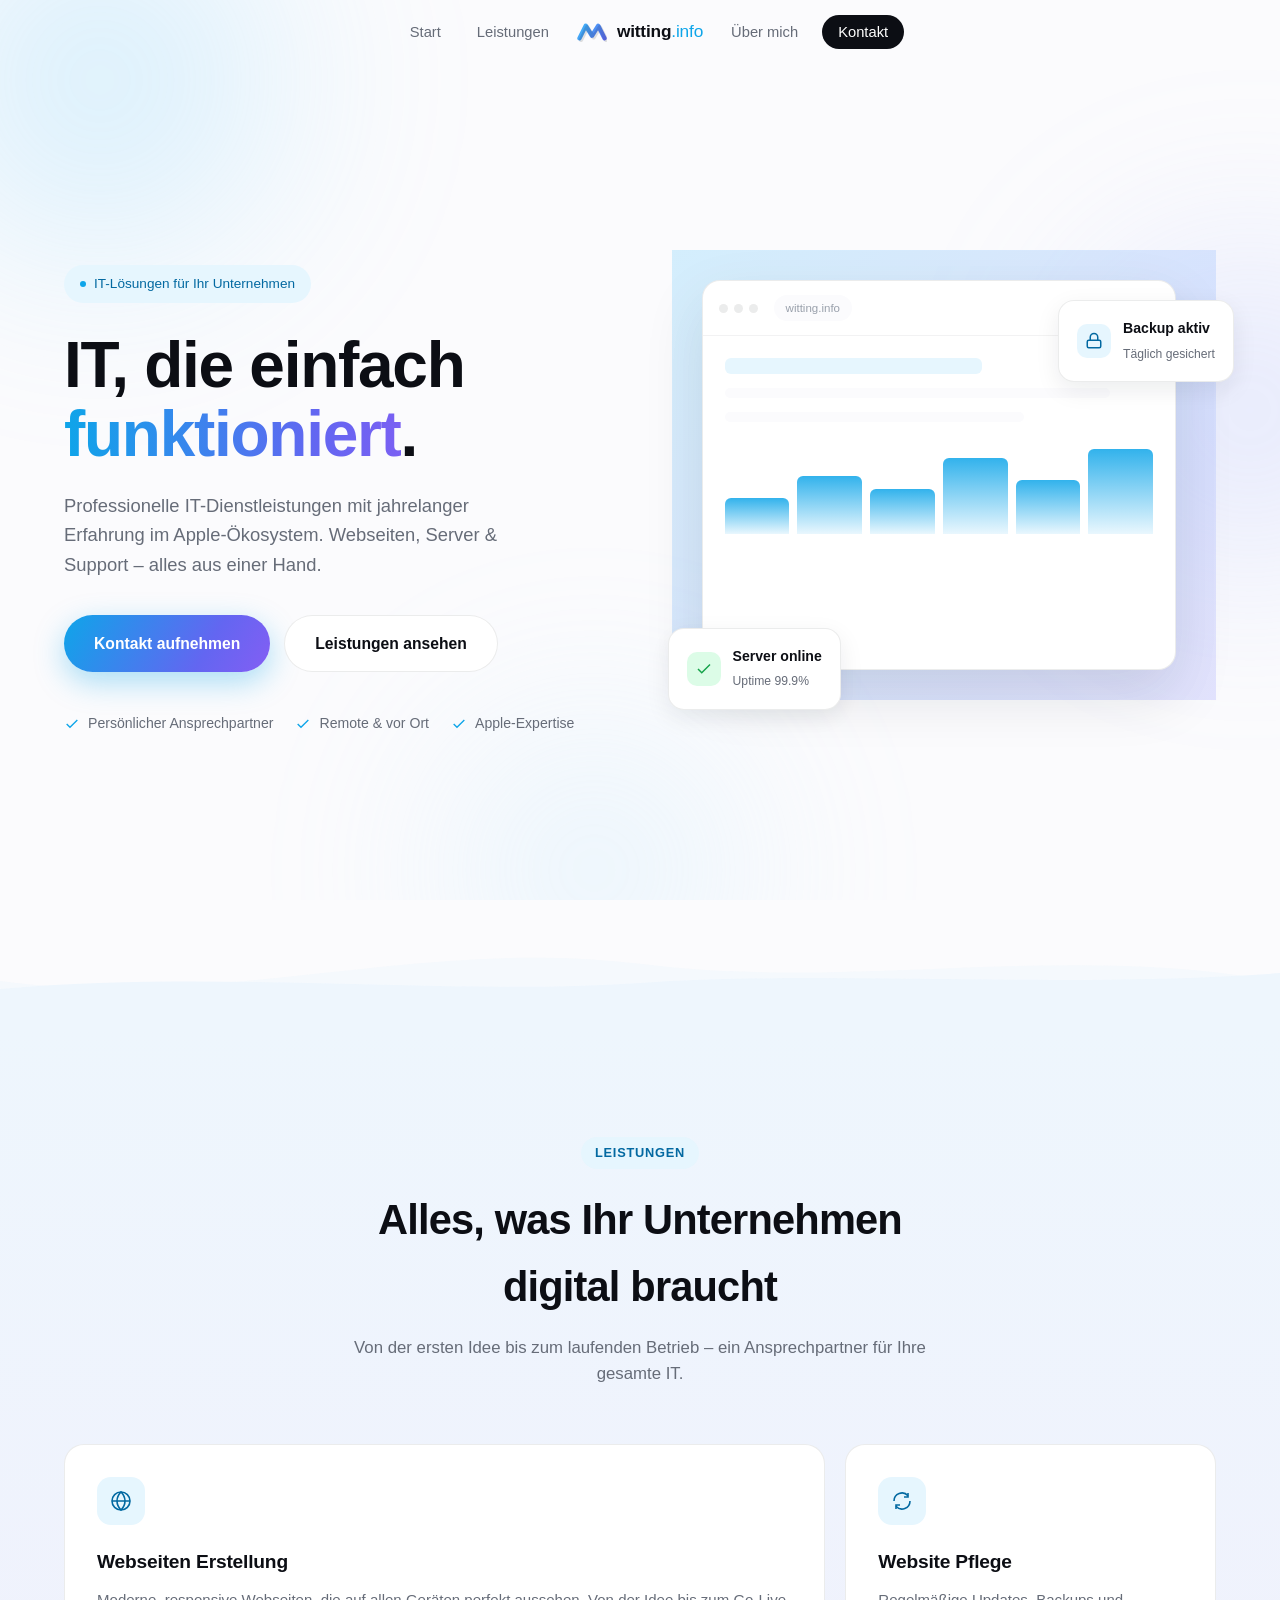
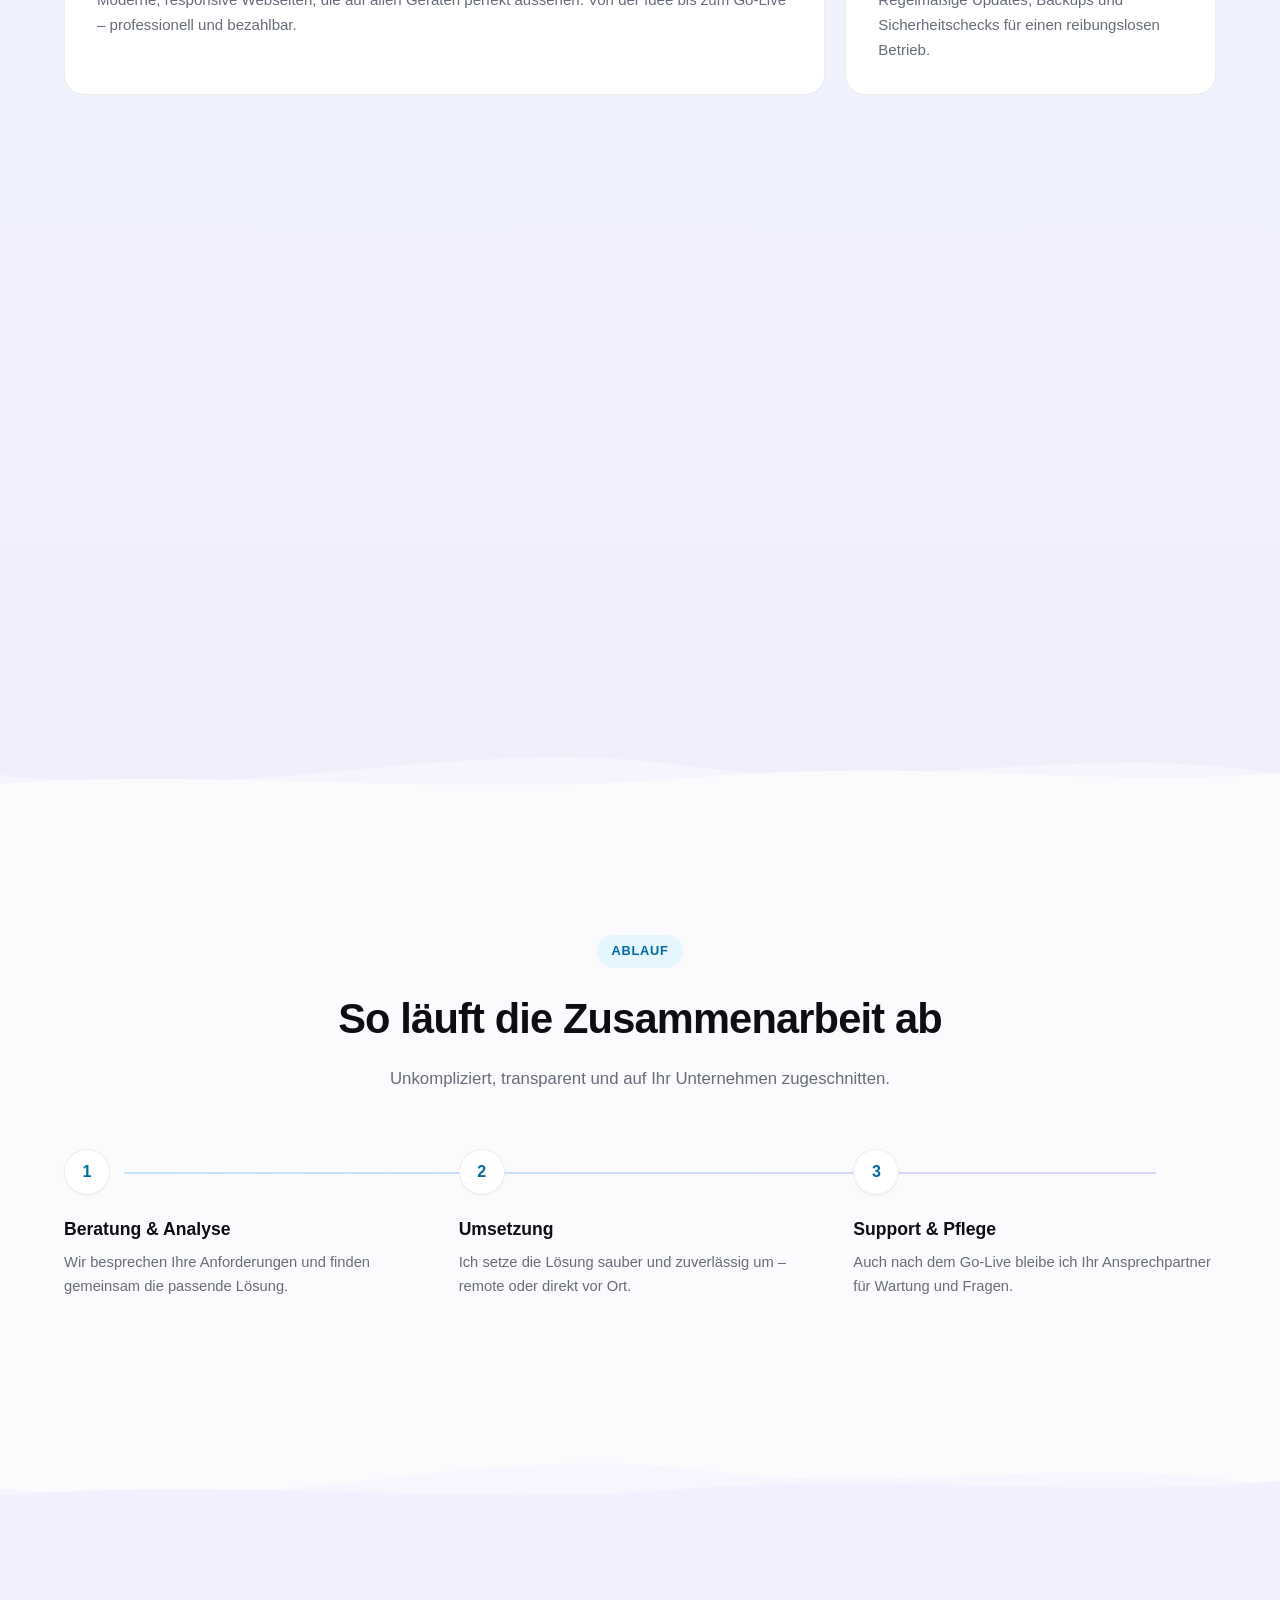
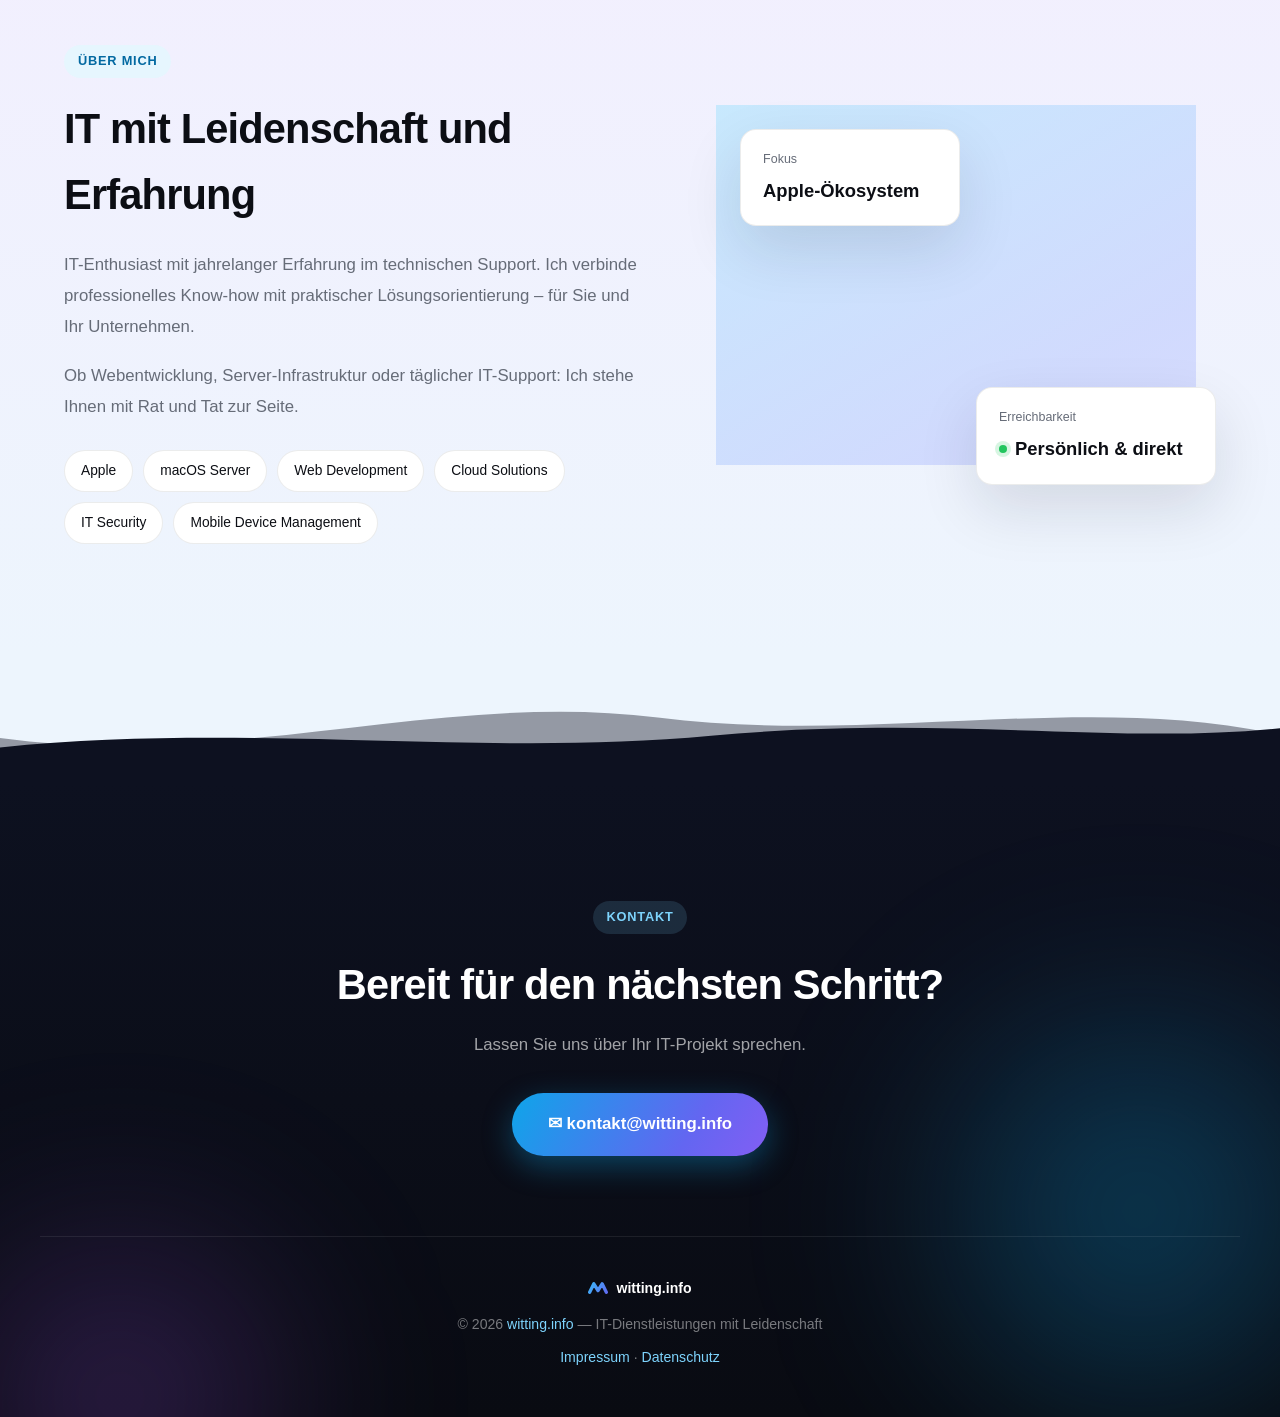
==== commit 1b64df43: "Add imprint and privacy policy, drop Google Fonts Add /impressum/ (§5 DDG) and /datenschutz/ (GDPR) " ====
--- a/index.html
+++ b/index.html
@@ -5,9 +5,6 @@
 <meta name="viewport" content="width=device-width, initial-scale=1.0">
 <title>witting.info — IT-Dienstleistungen</title>
 <meta name="description" content="Professionelle IT-Dienstleistungen: Webseiten, Server, Cloud & Support im Apple-Ökosystem.">
-<link rel="preconnect" href="https://fonts.googleapis.com">
-<link rel="preconnect" href="https://fonts.gstatic.com" crossorigin>
-<link href="https://fonts.googleapis.com/css2?family=Inter:wght@300;400;500;600;700;800&display=swap" rel="stylesheet">
 <style>
     :root {
         --bg: #fbfbfd;
@@ -39,7 +36,7 @@
     html { scroll-behavior: smooth; }
 
     body {
-        font-family: 'Inter', -apple-system, BlinkMacSystemFont, 'Segoe UI', Roboto, sans-serif;
+        font-family: -apple-system, BlinkMacSystemFont, 'Segoe UI', Roboto, sans-serif;
         background: var(--bg);
         color: var(--text);
         line-height: 1.6;
@@ -969,6 +966,7 @@
                 witting.info
             </div>
             <p>© 2026 <a href="https://witting.info">witting.info</a> — IT-Dienstleistungen mit Leidenschaft</p>
+            <p style="margin-top:10px;"><a href="/impressum/">Impressum</a> · <a href="/datenschutz/">Datenschutz</a></p>
         </footer>
     </section>
 
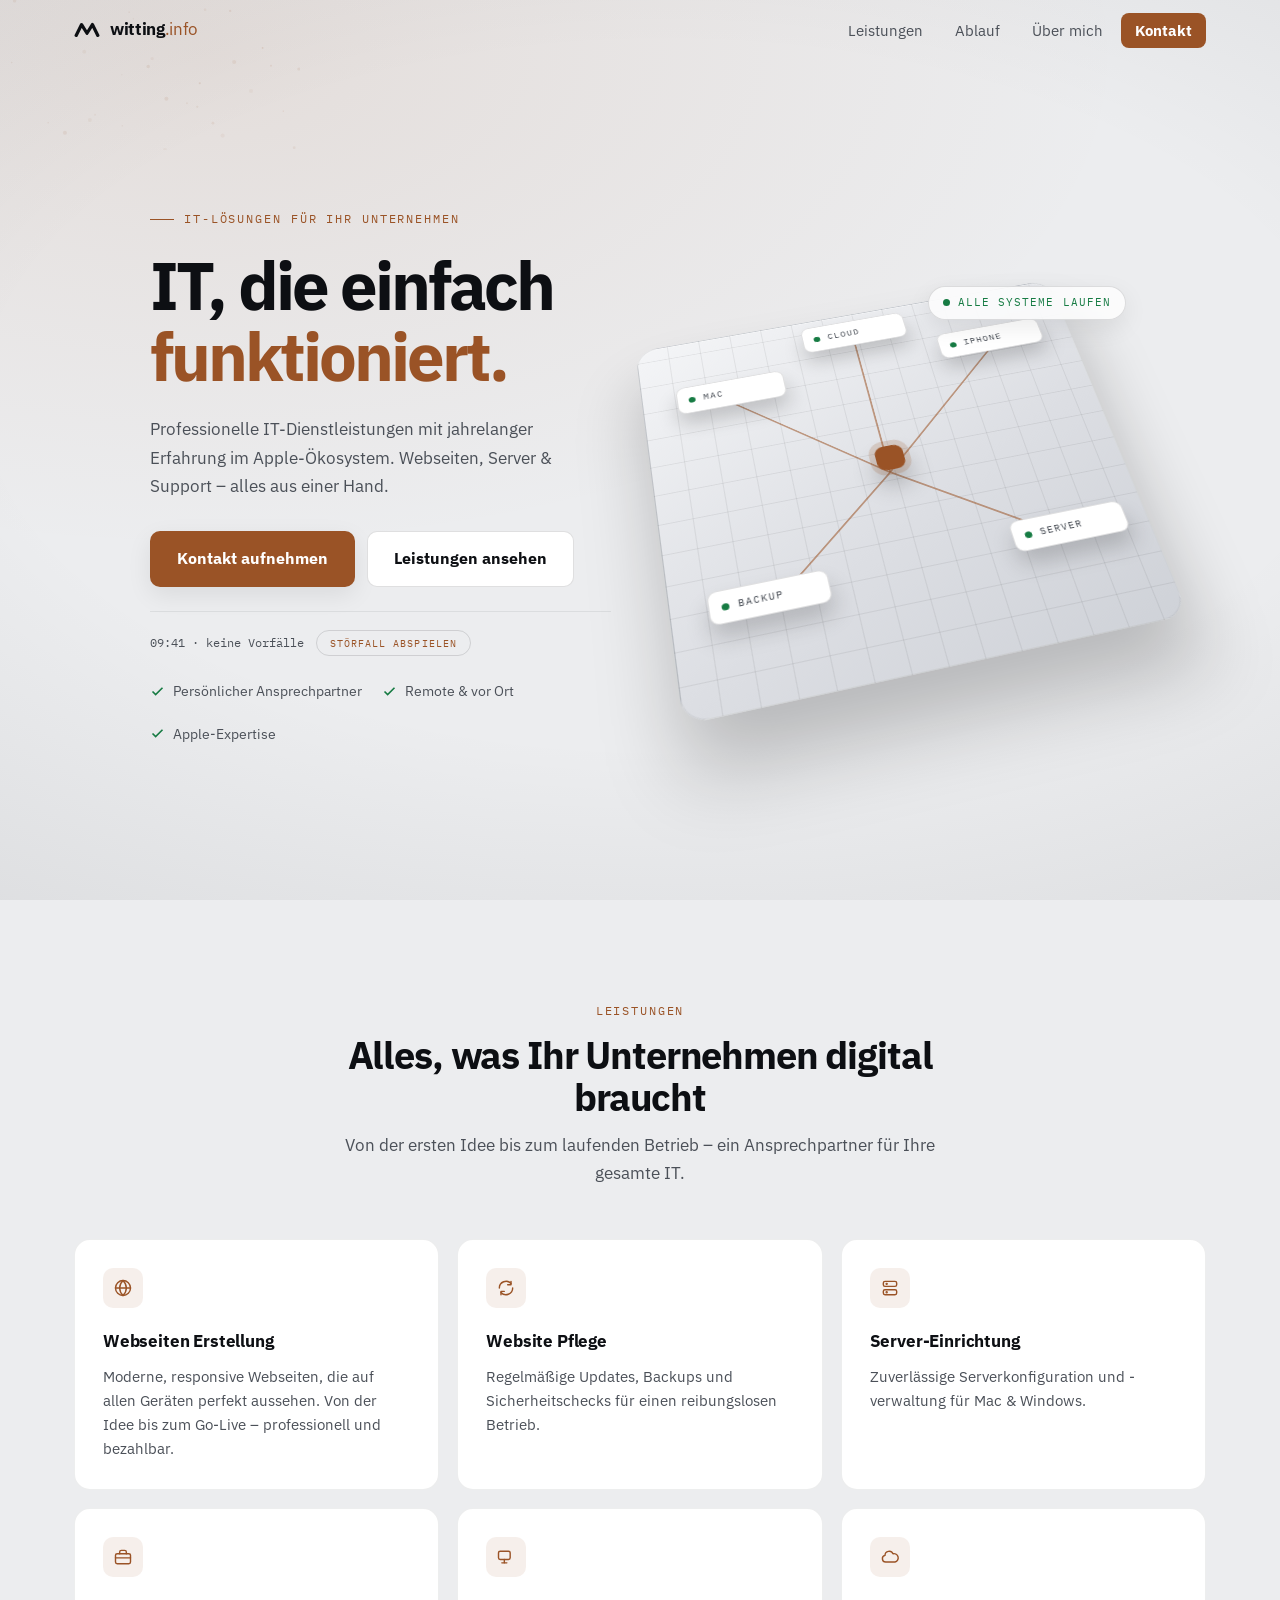
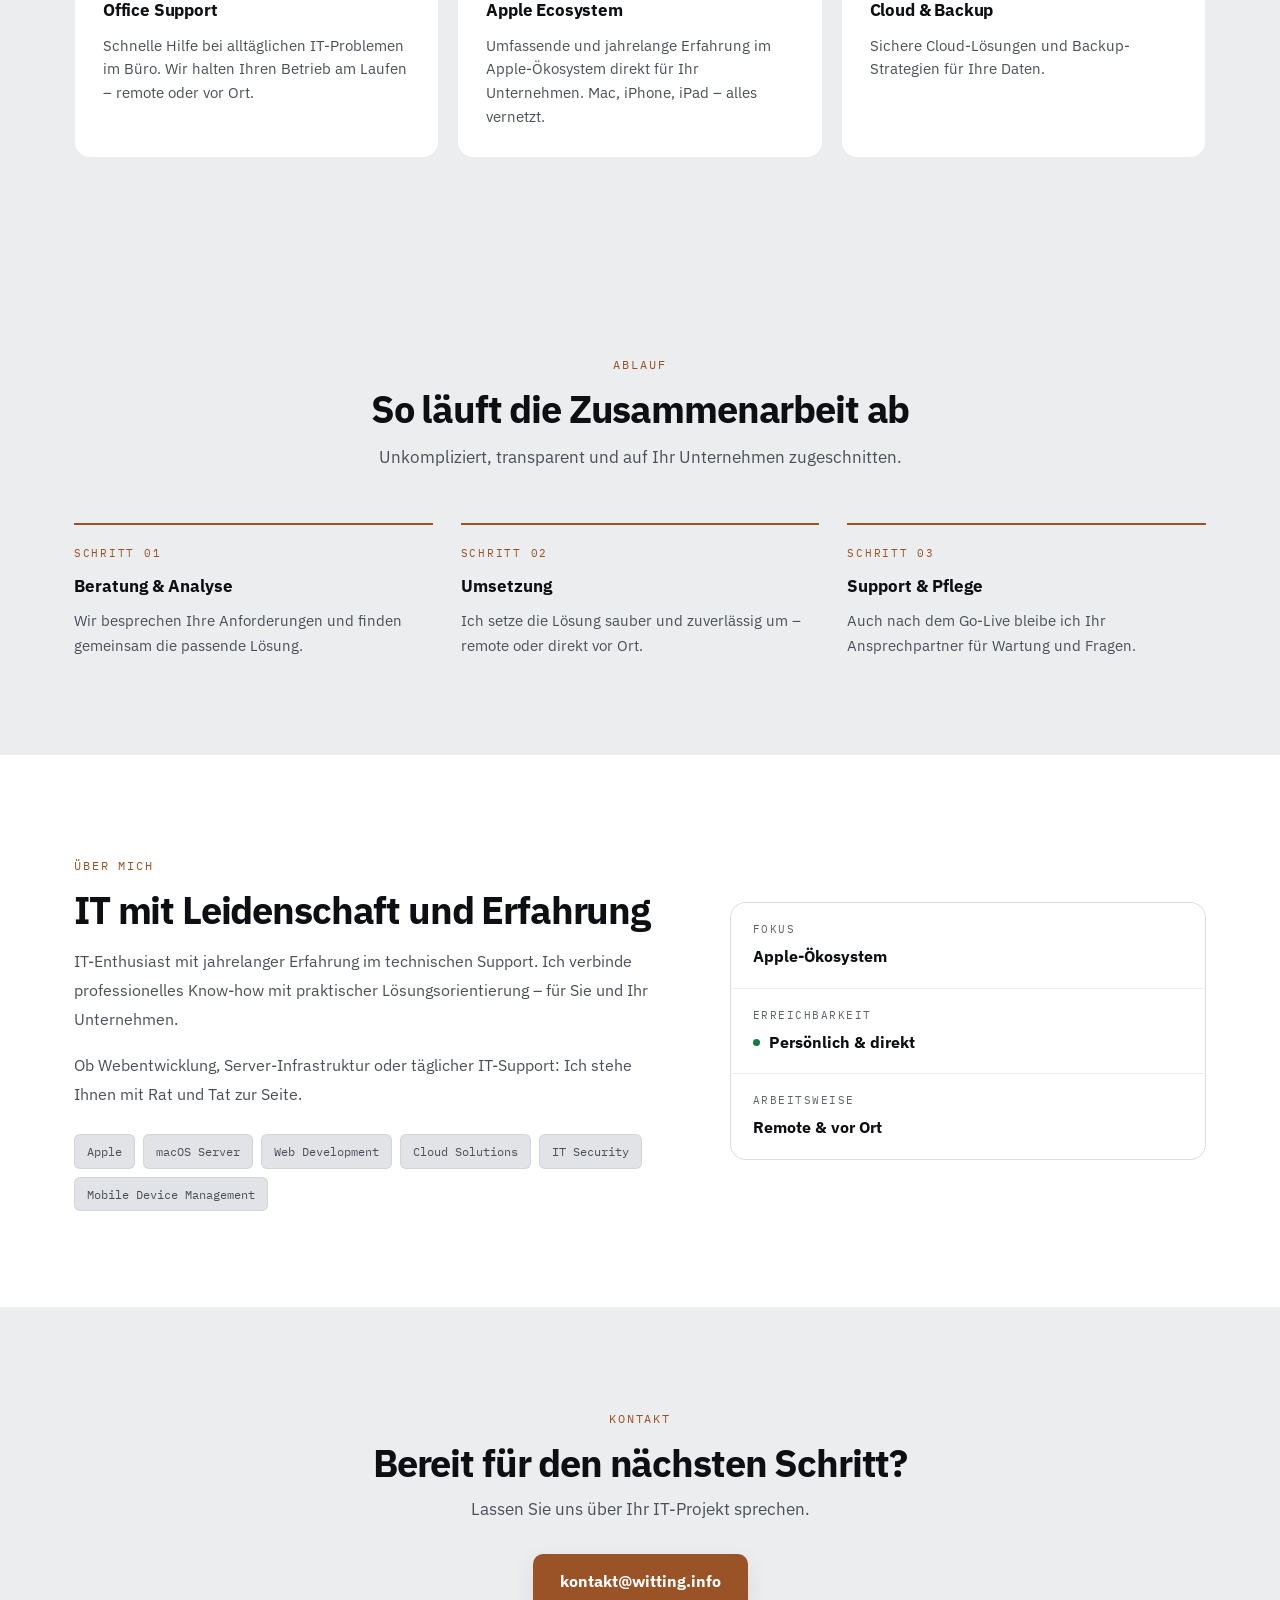
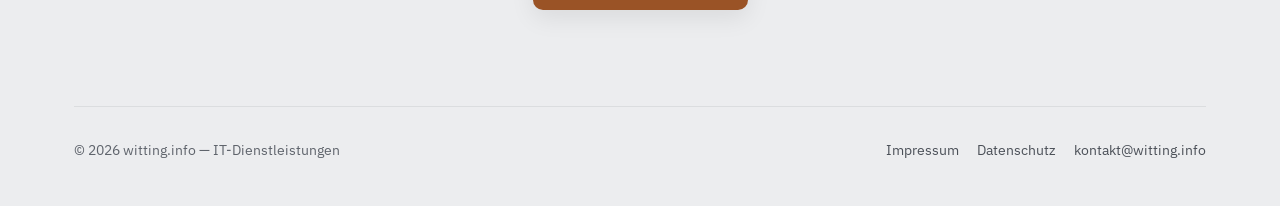
==== commit 2ba1bc3e: "Rebuild the homepage: copper identity and a hero that shows the service Replace the blue-indigo-viol" ====
--- a/index.html
+++ b/index.html
@@ -5,1036 +5,912 @@
 <meta name="viewport" content="width=device-width, initial-scale=1.0">
 <title>witting.info — IT-Dienstleistungen</title>
 <meta name="description" content="Professionelle IT-Dienstleistungen: Webseiten, Server, Cloud & Support im Apple-Ökosystem.">
+<link rel="icon" href="/favicon.svg" type="image/svg+xml">
+<meta name="theme-color" content="#ecedef" media="(prefers-color-scheme: light)">
+<meta name="theme-color" content="#16181d" media="(prefers-color-scheme: dark)">
 <style>
+    /* ============================================================
+       SCHRIFTEN — IBM Plex, selbst gehostet
+       ============================================================ */
+    @font-face {
+        font-family: 'Plex Sans';
+        src: url('/assets/fonts/plex-sans-400.woff2') format('woff2');
+        font-weight: 400; font-style: normal; font-display: swap;
+    }
+    @font-face {
+        font-family: 'Plex Sans';
+        src: url('/assets/fonts/plex-sans-700.woff2') format('woff2');
+        font-weight: 700; font-style: normal; font-display: swap;
+    }
+    @font-face {
+        font-family: 'Plex Mono';
+        src: url('/assets/fonts/plex-mono-400.woff2') format('woff2');
+        font-weight: 400; font-style: normal; font-display: swap;
+    }
+
+    /* ============================================================
+       TOKENS — Aluminium / Graphit / Kupfer
+       ============================================================ */
     :root {
-        --bg: #fbfbfd;
-        --surface: #ffffff;
-        --text: #0c0e14;
-        --text-secondary: #666c78;
-        --text-tertiary: #99a0ab;
-        --border: rgba(12, 14, 20, 0.08);
-        --border-soft: rgba(12, 14, 20, 0.05);
-        --accent: #0ea5e9;
-        --accent-dark: #0369a1;
-        --accent-soft: #e6f6fe;
-        --accent2: #6366f1;
-        --accent3: #a855f7;
-        --shadow-sm: 0 1px 2px rgba(16, 24, 40, 0.04);
-        --shadow-md: 0 8px 24px rgba(16, 24, 40, 0.08);
-        --shadow-lg: 0 24px 60px rgba(16, 24, 40, 0.12);
-        --radius: 20px;
-        /* Farbkette der Sektionsübergänge */
-        --band-services-top: #eef6fd;
-        --band-services-bottom: #f1eefc;
-        --band-about-top: #f2effe;
-        --band-about-bottom: #edf5fd;
-        --band-dark-top: #0d1120;
-        --band-dark-bottom: #090b12;
+        --bg:        #ecedef;
+        --surface:   #ffffff;
+        --sunken:    #e1e3e7;
+        --line:      rgba(13, 15, 19, 0.13);
+        --line-soft: rgba(13, 15, 19, 0.07);
+        --text:      #0d0f13;
+        --text-2:    #4b5058;
+        --text-3:    #5f646c;
+        --copper:    #9a5326;
+        --copper-hi: #b4642f;
+        --on-copper: #ffffff;
+        --ok:        #167b43;
+        --warn:      #94590b;
+        --chip:      rgba(154, 83, 38, 0.09);
+        --plate:     linear-gradient(150deg, #f4f5f7, #dcdee3 60%, #cfd2d8);
+        --tile:      #ffffff;
+        --glow:      rgba(154, 83, 38, 0.10);
+        --vignette:  rgba(13, 15, 19, 0.10);
+        --dust:      154, 83, 38;
+        --shadow-sm: 0 1px 2px rgba(13, 15, 19, 0.05);
+        --shadow-md: 0 8px 24px rgba(13, 15, 19, 0.08);
+        --shadow-lg: 0 30px 70px rgba(13, 15, 19, 0.16);
+        --radius:    16px;
+        --ease:      cubic-bezier(.2, .8, .2, 1);
+    }
+    @media (prefers-color-scheme: dark) {
+        :root {
+            --bg:        #16181d;
+            --surface:   #1d2027;
+            --sunken:    #101216;
+            --line:      rgba(255, 255, 255, 0.10);
+            --line-soft: rgba(255, 255, 255, 0.06);
+            --text:      #ecedf0;
+            --text-2:    #a2a6af;
+            --text-3:    #838892;
+            --copper:    #c4703f;
+            --copper-hi: #d9834e;
+            --on-copper: #14161a;
+            --ok:        #3fcb7e;
+            --warn:      #e8a247;
+            --chip:      rgba(196, 112, 63, 0.15);
+            --plate:     linear-gradient(150deg, #262a33, #1b1e25 60%, #14161b);
+            --tile:      #23262e;
+            --glow:      rgba(196, 112, 63, 0.16);
+            --vignette:  rgba(0, 0, 0, 0.55);
+            --dust:      216, 150, 110;
+            --shadow-sm: 0 1px 2px rgba(0, 0, 0, 0.3);
+            --shadow-md: 0 8px 24px rgba(0, 0, 0, 0.35);
+            --shadow-lg: 0 30px 70px rgba(0, 0, 0, 0.5);
+        }
     }
 
     * { box-sizing: border-box; margin: 0; padding: 0; }
     html { scroll-behavior: smooth; }
-
     body {
-        font-family: -apple-system, BlinkMacSystemFont, 'Segoe UI', Roboto, sans-serif;
+        font-family: 'Plex Sans', system-ui, -apple-system, 'Segoe UI', Roboto, sans-serif;
         background: var(--bg);
         color: var(--text);
-        line-height: 1.6;
+        line-height: 1.65;
+        -webkit-font-smoothing: antialiased;
         overflow-x: hidden;
-        -webkit-font-smoothing: antialiased;
-    }
-
-    img, svg { display: block; max-width: 100%; }
-
-    /* Scroll progress */
-    .scroll-progress {
-        position: fixed;
-        top: 0; left: 0;
-        width: 100%;
-        height: 3px;
-        background: linear-gradient(90deg, var(--accent), var(--accent2), var(--accent3));
-        transform-origin: left;
-        transform: scaleX(0);
-        z-index: 2000;
-        pointer-events: none;
-    }
-
-    /* Ambient background blobs (sichtbar in transparenten Bändern) */
-    .ambient { position: fixed; inset: 0; z-index: -1; overflow: hidden; pointer-events: none; }
-    .ambient span {
-        position: absolute;
-        border-radius: 50%;
-        filter: blur(90px);
-        opacity: 0.35;
-    }
-    .ambient span:nth-child(1) { width: 520px; height: 520px; top: -180px; left: -160px; background: radial-gradient(circle, #7dd3fc, transparent 70%); }
-    .ambient span:nth-child(2) { width: 460px; height: 460px; top: 20%; right: -200px; background: radial-gradient(circle, #a5b4fc, transparent 70%); }
-    .ambient span:nth-child(3) { width: 420px; height: 420px; bottom: -180px; left: 30%; background: radial-gradient(circle, #bae6fd, transparent 70%); }
-
-    /* Navigation */
+    }
+    img, svg { display: block; max-width: 100%; height: auto; }
+    a { color: var(--copper); text-decoration: none; }
+    a:hover { text-decoration: underline; }
+    :focus-visible { outline: 2px solid var(--copper); outline-offset: 3px; border-radius: 4px; }
+
+    .mono {
+        font-family: 'Plex Mono', ui-monospace, SFMono-Regular, Menlo, monospace;
+        font-variant-numeric: tabular-nums;
+    }
+
+    .skip-link {
+        position: absolute; left: 16px; top: -60px;
+        background: var(--surface); color: var(--text);
+        border: 1px solid var(--line); border-radius: 10px;
+        padding: 10px 16px; font-weight: 700;
+        z-index: 2000; transition: top .2s var(--ease);
+    }
+    .skip-link:focus { top: 16px; }
+
+    .wrap { max-width: 1180px; margin: 0 auto; padding: 0 24px; }
+
+    /* ============================================================
+       NAVIGATION
+       ============================================================ */
     header {
-        position: fixed;
-        top: 0;
-        left: 0;
-        right: 0;
-        z-index: 1000;
-        padding: 18px 24px;
-        transition: background 0.4s ease, box-shadow 0.4s ease, padding 0.4s ease;
-    }
-
+        position: fixed; top: 0; left: 0; right: 0; z-index: 1000;
+        padding: 16px 0;
+        transition: background .3s var(--ease), box-shadow .3s var(--ease), padding .3s var(--ease);
+    }
     header.scrolled {
-        background: rgba(251, 251, 253, 0.72);
-        backdrop-filter: blur(16px);
-        -webkit-backdrop-filter: blur(16px);
-        box-shadow: 0 1px 0 var(--border-soft), 0 8px 24px rgba(16,24,40,0.05);
-        padding: 12px 24px;
-    }
-
-    nav {
-        max-width: 1200px;
-        margin: 0 auto;
-        display: grid;
-        grid-template-columns: 1fr auto 1fr;
-        align-items: center;
-        gap: 12px;
-    }
-
-    .nav-links { display: flex; gap: 4px; list-style: none; }
-    .nav-links.left { justify-content: flex-end; }
-    .nav-links.right { justify-content: flex-start; align-items: center; }
-
+        background: color-mix(in srgb, var(--bg) 82%, transparent);
+        backdrop-filter: blur(14px); -webkit-backdrop-filter: blur(14px);
+        box-shadow: 0 1px 0 var(--line-soft);
+        padding: 10px 0;
+    }
+    nav { display: flex; align-items: center; justify-content: space-between; gap: 16px; }
+    .nav-logo { display: inline-flex; align-items: center; gap: 10px; color: var(--text); font-weight: 700; }
+    .nav-logo:hover { text-decoration: none; }
+    .nav-logo svg { width: 26px; height: 18px; }
+    .nav-logo .wordmark { font-size: 1.04rem; letter-spacing: -0.02em; }
+    .nav-logo .wordmark i { font-style: normal; color: var(--copper); font-weight: 400; }
+
+    .nav-links { display: flex; gap: 4px; list-style: none; align-items: center; }
     .nav-links a {
-        color: var(--text-secondary);
-        text-decoration: none;
-        padding: 9px 16px;
-        border-radius: 100px;
-        font-size: 0.92rem;
-        font-weight: 500;
-        transition: all 0.25s ease;
-        white-space: nowrap;
-    }
-
-    .nav-links a:hover { background: rgba(12,14,20,0.05); color: var(--text); }
-
-    .nav-cta {
-        background: var(--text) !important;
-        color: #fff !important;
-        margin-left: 4px;
-    }
-    .nav-cta:hover { background: var(--accent-dark) !important; }
-
-    .nav-logo {
-        display: flex;
-        align-items: center;
-        gap: 10px;
-        text-decoration: none;
-        justify-self: center;
-    }
-
-    .nav-logo .wordmark {
-        font-size: 1.08rem;
-        font-weight: 700;
-        color: var(--text);
-        letter-spacing: -0.01em;
-    }
-    .nav-logo .wordmark span { color: var(--accent); font-weight: 500; }
+        color: var(--text-2); padding: 8px 14px; border-radius: 8px;
+        font-size: 0.92rem; transition: background .2s var(--ease), color .2s var(--ease);
+    }
+    .nav-links a:hover { background: var(--chip); color: var(--text); text-decoration: none; }
+    .nav-cta { background: var(--copper) !important; color: var(--on-copper) !important; font-weight: 700; }
+    .nav-cta:hover { background: var(--copper-hi) !important; }
 
     .nav-toggle {
-        display: none;
-        justify-self: end;
-        background: none;
-        border: 1px solid var(--border);
-        border-radius: 10px;
-        width: 40px;
-        height: 40px;
-        align-items: center;
-        justify-content: center;
+        display: none; background: none; border: 1px solid var(--line);
+        border-radius: 9px; width: 40px; height: 40px; cursor: pointer;
+        align-items: center; justify-content: center;
+    }
+    .nav-toggle span, .nav-toggle span::before, .nav-toggle span::after {
+        content: ''; display: block; width: 17px; height: 1.6px; background: var(--text);
+        position: relative;
+    }
+    .nav-toggle span::before { position: absolute; top: -5px; }
+    .nav-toggle span::after { position: absolute; top: 5px; }
+
+    .mobile-menu {
+        display: none; position: fixed; top: 66px; left: 16px; right: 16px;
+        background: var(--surface); border: 1px solid var(--line);
+        border-radius: var(--radius); box-shadow: var(--shadow-lg);
+        padding: 10px; flex-direction: column; gap: 2px; z-index: 999;
+    }
+    .mobile-menu.open { display: flex; }
+    .mobile-menu a { color: var(--text); padding: 13px 15px; border-radius: 10px; }
+    .mobile-menu a:hover { background: var(--chip); text-decoration: none; }
+
+    /* ============================================================
+       BUTTONS
+       ============================================================ */
+    .btn {
+        display: inline-flex; align-items: center; gap: 9px;
+        padding: 14px 26px; border-radius: 10px;
+        font-size: 0.98rem; font-weight: 700; border: 1px solid transparent;
         cursor: pointer;
-    }
-    .nav-toggle span, .nav-toggle span::before, .nav-toggle span::after {
-        content: ''; display: block; width: 18px; height: 1.6px; background: var(--text);
-        position: relative; transition: all 0.25s ease;
-    }
-    .nav-toggle span::before { position: absolute; top: -6px; }
-    .nav-toggle span::after { position: absolute; top: 6px; }
-
-    .mobile-menu {
-        display: none;
-        position: fixed;
-        top: 72px;
-        left: 16px;
-        right: 16px;
-        background: var(--surface);
-        border: 1px solid var(--border);
-        border-radius: 18px;
-        box-shadow: var(--shadow-lg);
-        padding: 12px;
-        flex-direction: column;
-        gap: 4px;
-        z-index: 999;
-    }
-    .mobile-menu.open { display: flex; }
-    .mobile-menu a {
-        color: var(--text);
-        text-decoration: none;
-        padding: 14px 16px;
-        border-radius: 12px;
-        font-weight: 500;
-        font-size: 0.98rem;
-    }
-    .mobile-menu a:hover { background: var(--accent-soft); }
-
-    /* Buttons */
-    .btn {
-        display: inline-flex;
-        align-items: center;
-        gap: 8px;
-        padding: 15px 30px;
-        border-radius: 100px;
-        font-size: 0.98rem;
-        font-weight: 600;
-        text-decoration: none;
-        transition: all 0.3s cubic-bezier(.2,.8,.2,1);
-        cursor: pointer;
-        border: none;
-    }
-    .btn-primary {
-        background: linear-gradient(120deg, var(--accent), var(--accent2), var(--accent3), var(--accent2), var(--accent));
-        background-size: 300% 100%;
-        color: white;
-        box-shadow: 0 10px 30px rgba(14, 165, 233, 0.35);
-        animation: hueflow 9s ease-in-out infinite alternate;
-    }
-    .btn-primary:hover { transform: translateY(-2px); box-shadow: 0 16px 40px rgba(99, 102, 241, 0.45); }
-    .btn-secondary {
-        background: var(--surface);
-        color: var(--text);
-        border: 1px solid var(--border);
-    }
-    .btn-secondary:hover { border-color: var(--text-tertiary); transform: translateY(-2px); }
-
-    /* Fließende Farbverläufe */
-    @keyframes hueflow {
-        0% { background-position: 0% 50%; }
-        100% { background-position: 100% 50%; }
-    }
-
-    /* Organisch morphende Blobs */
-    @keyframes blobMorph {
-        0%, 100% { border-radius: 58% 42% 38% 62% / 55% 45% 55% 45%; }
-        33% { border-radius: 40% 60% 62% 38% / 42% 58% 42% 58%; }
-        66% { border-radius: 62% 38% 44% 56% / 60% 40% 60% 40%; }
-    }
-
-    /* Bänder & Übergänge */
-    .band { position: relative; scroll-margin-top: 80px; }
-    .band .inner { max-width: 1200px; margin: 0 auto; padding: 110px 24px; }
-
-    .band-services { background: linear-gradient(180deg, var(--band-services-top), var(--band-services-bottom)); }
-    .band-about { background: linear-gradient(180deg, var(--band-about-top), var(--band-about-bottom)); }
-    .band-dark { background: linear-gradient(180deg, var(--band-dark-top), var(--band-dark-bottom)); }
-
-    .divider {
-        line-height: 0;
-        margin-top: -1px;
-        margin-bottom: -1px;
-        position: relative;
-        z-index: 1;
-        pointer-events: none;
-    }
-    .divider svg { width: 100%; height: 130px; display: block; margin-bottom: -2px; position: relative; }
-
+        transition: transform .15s var(--ease), background .2s var(--ease), border-color .2s var(--ease), box-shadow .15s var(--ease);
+    }
+    .btn:hover { text-decoration: none; }
+    .btn-primary { background: var(--copper); color: var(--on-copper); box-shadow: var(--shadow-md); }
+    .btn-primary:hover { background: var(--copper-hi); }
+    .btn-primary:active { transform: translateY(1px); box-shadow: var(--shadow-sm); }
+    .btn-secondary { background: var(--surface); color: var(--text); border-color: var(--line); }
+    .btn-secondary:hover { border-color: var(--text-3); }
+    .btn-secondary:active { transform: translateY(1px); }
+
+    /* ============================================================
+       ABSCHNITTE
+       ============================================================ */
+    section { padding: 96px 0; scroll-margin-top: 76px; }
     .eyebrow {
+        display: inline-block; font-size: 0.72rem;
+        letter-spacing: 0.16em; text-transform: uppercase; color: var(--copper);
+        margin-bottom: 14px;
+    }
+    .section-header { max-width: 620px; margin-bottom: 52px; }
+    .section-header.center { margin-left: auto; margin-right: auto; text-align: center; }
+    h2 { font-size: clamp(1.75rem, 3.2vw, 2.4rem); font-weight: 700; letter-spacing: -0.03em; line-height: 1.1; margin-bottom: 14px; }
+    .section-header p { color: var(--text-2); font-size: 1.04rem; }
+
+    /* ============================================================
+       HERO — die Bühne
+       ============================================================ */
+    .hero {
+        position: relative; isolation: isolate;
+        min-height: 100svh; display: flex; align-items: center;
+        padding: 118px 0 72px; overflow: hidden;
+    }
+
+    /* Atmosphäre: ein Licht oben links, Vignette zum Rand */
+    .env { position: absolute; inset: 0; z-index: -2; pointer-events: none; }
+    .env::before {
+        content: ''; position: absolute; inset: 0;
+        background: radial-gradient(120% 92% at 16% 6%, var(--glow) 0%, transparent 60%);
+    }
+    .env::after {
+        content: ''; position: absolute; inset: 0;
+        background: radial-gradient(118% 88% at 52% 44%, transparent 44%, var(--vignette) 100%);
+    }
+    #dust {
+        position: absolute; inset: 0; z-index: -1; pointer-events: none;
+        opacity: var(--dust-o, 1); transition: opacity .3s linear;
+    }
+
+    .hero-grid {
+        display: grid; grid-template-columns: minmax(0, 47%) minmax(0, 1fr);
+        gap: 40px; align-items: center; width: 100%;
+    }
+
+    /* Eröffnung: alles startet abgesenkt und blendet gestaffelt ein */
+    .hero [data-in] {
+        opacity: 0; transform: translateY(14px);
+        transition: opacity .7s var(--ease) var(--d, 0s), transform .7s var(--ease) var(--d, 0s);
+    }
+    .hero.ready [data-in] { opacity: 1; transform: none; }
+
+    .hero-badge {
+        display: inline-flex; align-items: center; gap: 10px;
+        font-size: 0.74rem; letter-spacing: 0.16em; text-transform: uppercase;
+        color: var(--copper); margin-bottom: 22px;
+    }
+    .hero-badge .bar {
+        width: 24px; height: 1px; background: var(--copper);
+        transform-origin: left; transform: scaleX(0);
+        transition: transform .8s var(--ease) .15s;
+    }
+    .hero.ready .hero-badge .bar { transform: scaleX(1); }
+
+    .hero h1 {
+        font-size: clamp(2.4rem, 5.4vw, 4.2rem);
+        font-weight: 700; line-height: 1.0; letter-spacing: -0.045em;
+        margin-bottom: 22px;
+    }
+    .hero h1 .line { display: block; overflow: hidden; padding-bottom: 0.06em; }
+    .hero h1 .w {
         display: inline-block;
-        font-size: 0.8rem;
-        font-weight: 600;
-        letter-spacing: 0.06em;
-        text-transform: uppercase;
-        color: var(--accent-dark);
-        background: var(--accent-soft);
-        padding: 6px 14px;
-        border-radius: 100px;
-        margin-bottom: 18px;
-    }
-
-    .section-header { max-width: 620px; margin-bottom: 56px; }
-    .section-header.center { margin-left: auto; margin-right: auto; text-align: center; }
-    .section-header h2 {
-        font-size: clamp(1.9rem, 3.4vw, 2.6rem);
-        font-weight: 700;
-        letter-spacing: -0.02em;
-        margin-bottom: 14px;
-    }
-    .section-header p { color: var(--text-secondary); font-size: 1.05rem; }
-
-    /* Hero */
-    .hero { min-height: 100vh; display: flex; align-items: center; }
-    .hero .inner { padding: 140px 24px 40px; width: 100%; }
-    .hero-grid {
-        display: grid;
-        grid-template-columns: 1.05fr 0.95fr;
-        gap: 48px;
-        align-items: center;
-        width: 100%;
-    }
-
-    .hero-badge {
-        display: inline-flex;
-        align-items: center;
-        gap: 8px;
-        padding: 8px 16px;
-        border-radius: 100px;
-        font-size: 0.85rem;
-        font-weight: 500;
-        background: var(--accent-soft);
-        color: var(--accent-dark);
-        margin-bottom: 28px;
-    }
-    .hero-badge .dot { width: 6px; height: 6px; border-radius: 50%; background: var(--accent); }
-
-    .hero h1 {
-        font-size: clamp(2.6rem, 5.2vw, 4rem);
-        font-weight: 700;
-        line-height: 1.08;
-        letter-spacing: -0.02em;
-        margin-bottom: 22px;
-        color: var(--text);
-    }
-    .hero h1 em {
-        font-style: normal;
-        background: linear-gradient(90deg, var(--accent), var(--accent2), var(--accent3), var(--accent2), var(--accent));
-        background-size: 300% 100%;
-        -webkit-background-clip: text;
-        background-clip: text;
-        -webkit-text-fill-color: transparent;
-        animation: hueflow 7s ease-in-out infinite alternate;
-    }
-
-    .hero-subtitle {
-        font-size: 1.15rem;
-        color: var(--text-secondary);
-        max-width: 480px;
-        margin-bottom: 36px;
-        font-weight: 400;
-    }
-
-    .hero-cta { display: flex; gap: 14px; flex-wrap: wrap; margin-bottom: 40px; }
-
-    .hero-trust { display: flex; gap: 22px; flex-wrap: wrap; }
-    .hero-trust div { display: flex; align-items: center; gap: 8px; font-size: 0.88rem; color: var(--text-secondary); font-weight: 500; }
-    .hero-trust svg { width: 16px; height: 16px; color: var(--accent); flex-shrink: 0; }
-
-    /* Hero visual: overlapping UI mockup */
-    .hero-visual { position: relative; height: 460px; }
-
-    .hero-blob {
-        position: absolute;
-        inset: -20px 0 30px -20px;
-        background: linear-gradient(135deg, #bae6fd, #c7d2fe, #e9d5ff, #c7d2fe, #bae6fd);
-        background-size: 300% 300%;
-        animation: blobMorph 16s ease-in-out infinite, hueflow 12s ease-in-out infinite alternate;
-        opacity: 0.6;
-    }
-
-    .mockup-main {
-        position: absolute;
-        top: 10px;
-        left: 10px;
-        right: 40px;
-        bottom: 60px;
-        background: var(--surface);
-        border-radius: 18px;
-        border: 1px solid var(--border);
-        box-shadow: var(--shadow-lg);
-        overflow: hidden;
-        animation: driftA 9s ease-in-out infinite;
-    }
-    .mockup-topbar {
-        display: flex;
-        align-items: center;
-        gap: 6px;
-        padding: 14px 16px;
-        border-bottom: 1px solid var(--border-soft);
-    }
-    .mockup-topbar i { width: 9px; height: 9px; border-radius: 50%; background: var(--border); }
-    .mockup-topbar .url {
-        margin-left: 10px;
-        font-size: 0.72rem;
-        color: var(--text-tertiary);
-        background: var(--bg);
-        padding: 4px 12px;
-        border-radius: 100px;
-    }
-    .mockup-body { padding: 22px; display: flex; flex-direction: column; gap: 14px; }
-    .mockup-line { height: 10px; border-radius: 6px; background: var(--bg); }
-    .mockup-line.w60 { width: 60%; background: var(--accent-soft); height: 16px; }
-    .mockup-line.w40 { width: 40%; }
-    .mockup-line.w90 { width: 90%; }
-    .mockup-line.w70 { width: 70%; }
-    .mockup-chart {
-        display: flex;
-        align-items: flex-end;
-        gap: 8px;
-        height: 90px;
-        margin-top: 8px;
-    }
-    .mockup-chart b {
-        flex: 1;
-        border-radius: 6px 6px 0 0;
-        background: linear-gradient(180deg, var(--accent), var(--accent-soft));
-        opacity: 0.85;
-    }
-
-    .float-card {
-        position: absolute;
-        background: var(--surface);
-        border: 1px solid var(--border);
-        border-radius: 16px;
-        box-shadow: var(--shadow-md);
-        padding: 16px 18px;
-        display: flex;
-        align-items: center;
-        gap: 12px;
-    }
-    .float-card .icon-badge {
-        width: 34px; height: 34px; border-radius: 10px;
+        transform: translateY(110%);
+        transition: transform .9s var(--ease) var(--d, 0s);
+    }
+    .hero.ready h1 .w { transform: none; }
+    .hero h1 em { font-style: normal; color: var(--copper); }
+
+    .hero-subtitle { font-size: 1.08rem; color: var(--text-2); max-width: 430px; margin-bottom: 30px; }
+    .hero-cta { display: flex; gap: 12px; flex-wrap: wrap; margin-bottom: 24px; }
+
+    /* Konsolenzeile unter dem Aufruf */
+    .console {
+        display: flex; align-items: center; gap: 12px; flex-wrap: wrap;
+        padding-top: 18px; border-top: 1px solid var(--line-soft);
+        margin-bottom: 24px;
+    }
+    .console .log { font-size: 0.72rem; color: var(--text-2); }
+    .replay {
+        font-family: 'Plex Mono', ui-monospace, monospace;
+        font-size: 0.65rem; letter-spacing: 0.1em; text-transform: uppercase;
+        background: transparent; color: var(--copper); border: 1px solid var(--line);
+        border-radius: 100px; padding: 5px 13px; cursor: pointer;
+        transition: border-color .2s var(--ease), background .2s var(--ease);
+    }
+    .replay:hover { border-color: var(--copper); background: var(--chip); }
+
+    .hero-trust { display: flex; gap: 20px; flex-wrap: wrap; }
+    .hero-trust div { display: flex; align-items: center; gap: 8px; font-size: 0.86rem; color: var(--text-2); }
+    .hero-trust svg { width: 15px; height: 15px; stroke: var(--ok); fill: none; stroke-width: 2.6; flex-shrink: 0; }
+
+    /* ============================================================
+       SZENE — Anlage in Aufsicht, mit Störfall
+       ============================================================ */
+    .stage-col { position: relative; }
+    .stage {
+        perspective: 1150px; perspective-origin: 50% 34%;
+        display: flex; justify-content: center;
+        transform: translateY(var(--sy, 0)) scale(var(--ss, 1));
+        opacity: var(--so, 1);
+    }
+    .plate {
+        position: relative; width: 430px; height: 390px;
+        transform-style: preserve-3d;
+        transform: rotateX(var(--rx, 36deg)) rotateZ(var(--rz, -13deg));
+    }
+    /* Grundplatte: gebürstetes Aluminium mit Streiflicht */
+    .plate::before {
+        content: ''; position: absolute; inset: -18px;
+        background: var(--plate); border-radius: 24px;
+        border: 1px solid var(--line-soft);
+        box-shadow: 0 48px 70px rgba(0, 0, 0, 0.22), inset 0 1px 0 rgba(255, 255, 255, 0.35);
+        opacity: 0; transform: translateY(26px);
+        transition: opacity .9s var(--ease) .15s, transform .9s var(--ease) .15s;
+    }
+    .plate::after {
+        content: ''; position: absolute; inset: -18px; border-radius: 24px;
+        background-image:
+            repeating-linear-gradient(0deg, var(--line-soft) 0 1px, transparent 1px 34px),
+            repeating-linear-gradient(90deg, var(--line-soft) 0 1px, transparent 1px 34px);
+        opacity: 0; transition: opacity .8s var(--ease) .5s;
+    }
+    .hero.ready .plate::before { opacity: 1; transform: none; }
+    .hero.ready .plate::after { opacity: 1; }
+
+    .cable {
+        position: absolute; left: 215px; top: 195px; height: 2px;
+        width: var(--l);
+        transform-origin: 0 50%;
+        transform: translateZ(3px) rotate(var(--a)) scaleX(0);
+        border-radius: 2px; background: var(--copper); opacity: 0.55;
+        transition: transform .8s var(--ease) var(--d, 0s), opacity .5s var(--ease);
+    }
+    .hero.ready .cable { transform: translateZ(3px) rotate(var(--a)) scaleX(1); }
+    .cable .pulse {
+        position: absolute; top: -2px; left: 0;
+        width: 24px; height: 6px; border-radius: 3px;
+        background: var(--copper-hi); box-shadow: 0 0 14px var(--copper-hi);
+        opacity: 0;
+    }
+    .scene.fault .cable.c-server { opacity: 0.10; }
+    .scene.repair .cable.c-server .pulse { animation: travel 1.1s var(--ease) forwards; }
+    @keyframes travel {
+        0%   { opacity: 0; left: 0; }
+        12%  { opacity: 1; }
+        88%  { opacity: 1; }
+        100% { opacity: 0; left: calc(100% - 24px); }
+    }
+
+    .dev {
+        position: absolute; width: 112px; margin-left: -56px; margin-top: -19px;
+        background: var(--tile); border: 1px solid var(--line);
+        border-radius: 9px; padding: 8px 11px;
+        display: flex; align-items: center; gap: 8px;
+        box-shadow: 0 14px 22px rgba(0, 0, 0, 0.18), inset 0 1px 0 rgba(255, 255, 255, 0.30);
+        transform: translateZ(18px) scale(0.82);
+        opacity: 0;
+        transition: transform .7s var(--ease) var(--d, 0s), opacity .7s var(--ease) var(--d, 0s);
+    }
+    .hero.ready .dev { transform: translateZ(18px) scale(1); opacity: 1; }
+    .dev i {
+        width: 7px; height: 7px; border-radius: 50%; flex-shrink: 0;
+        background: var(--ok); transition: background .35s var(--ease);
+    }
+    .dev span { font-size: 0.62rem; letter-spacing: 0.1em; text-transform: uppercase; color: var(--text-2); }
+    .scene.fault .dev-server i { background: var(--warn); }
+
+    .hub {
+        position: absolute; left: 215px; top: 195px;
+        width: 28px; height: 28px; margin: -14px 0 0 -14px;
+        border-radius: 9px; background: var(--copper);
+        transform: translateZ(28px) scale(0.4);
+        opacity: 0;
+        box-shadow: 0 0 0 6px color-mix(in srgb, var(--copper) 18%, transparent), 0 16px 26px rgba(0, 0, 0, 0.30);
+        transition: transform .8s var(--ease) 1.1s, opacity .6s var(--ease) 1.1s;
+    }
+    .hero.ready .hub { transform: translateZ(28px) scale(1); opacity: 1; }
+
+    /* Statusplakette schwebt über der Anlage */
+    .status {
+        position: absolute; top: 8px; right: 4px; z-index: 2;
+        display: inline-flex; align-items: center; gap: 8px;
+        font-size: 0.67rem; letter-spacing: 0.1em; text-transform: uppercase;
+        padding: 7px 14px; border-radius: 100px;
+        border: 1px solid var(--line);
+        background: color-mix(in srgb, var(--surface) 78%, transparent);
+        backdrop-filter: blur(10px); -webkit-backdrop-filter: blur(10px);
+        color: var(--ok); box-shadow: var(--shadow-md);
+        transition: color .35s var(--ease), border-color .35s var(--ease);
+    }
+    .status b { width: 7px; height: 7px; border-radius: 50%; background: currentColor; flex-shrink: 0; }
+    .scene.fault .status { color: var(--warn); border-color: color-mix(in srgb, var(--warn) 45%, transparent); }
+
+    /* ============================================================
+       LEISTUNGEN
+       ============================================================ */
+    .services-grid { display: grid; grid-template-columns: repeat(3, 1fr); gap: 18px; }
+    .service-card {
+        background: var(--surface); border: 1px solid var(--line-soft);
+        border-radius: var(--radius); padding: 28px;
+        transition: border-color .25s var(--ease), transform .25s var(--ease);
+    }
+    .service-card:hover { border-color: var(--copper); transform: translateY(-3px); }
+    .icon-tile {
+        width: 40px; height: 40px; border-radius: 10px; margin-bottom: 20px;
+        background: var(--chip); color: var(--copper);
         display: flex; align-items: center; justify-content: center;
-        flex-shrink: 0;
-    }
-    .float-card strong { font-size: 0.88rem; display: block; color: var(--text); }
-    .float-card span { font-size: 0.76rem; color: var(--text-secondary); }
-
-    .float-1 {
-        left: -24px;
-        bottom: 20px;
-        animation: driftB 7s ease-in-out infinite;
-    }
-    .float-1 .icon-badge { background: #dcfce7; color: #16a34a; }
-
-    .float-2 {
-        right: -18px;
-        top: 30px;
-        animation: driftC 8s ease-in-out infinite;
-    }
-    .float-2 .icon-badge { background: var(--accent-soft); color: var(--accent-dark); }
-
-    @keyframes driftA { 0%,100% { transform: translateY(0) rotate(0deg); } 50% { transform: translateY(-10px) rotate(-0.4deg); } }
-    @keyframes driftB { 0%,100% { transform: translateY(0) rotate(-3deg); } 50% { transform: translateY(-14px) rotate(-1deg); } }
-    @keyframes driftC { 0%,100% { transform: translateY(0) rotate(4deg); } 50% { transform: translateY(12px) rotate(2deg); } }
-
-    /* Services bento grid */
-    .services-grid {
-        display: grid;
-        grid-template-columns: repeat(6, 1fr);
-        gap: 20px;
-    }
-    .service-card {
-        grid-column: span 3;
-        background: var(--surface);
-        border: 1px solid var(--border);
-        border-radius: var(--radius);
-        padding: 32px;
-        transition: all 0.4s cubic-bezier(.2,.8,.2,1);
-        position: relative;
-        overflow: hidden;
-    }
-    .service-card.wide { grid-column: span 4; }
-    .service-card.narrow { grid-column: span 2; }
-
-    .service-card::before {
-        content: '';
-        position: absolute;
-        top: 0; left: 0;
-        width: 100%;
-        height: 3px;
-        background: linear-gradient(90deg, var(--accent), var(--accent2), var(--accent3), var(--accent2), var(--accent));
-        background-size: 300% 100%;
-        transform: scaleX(0);
-        transform-origin: left;
-        transition: transform 0.5s cubic-bezier(.2,.8,.2,1);
-        animation: hueflow 6s linear infinite alternate;
-    }
-    .service-card:hover::before { transform: scaleX(1); }
-
-    .service-card:hover {
-        transform: translateY(-6px);
-        box-shadow: var(--shadow-lg);
-        border-color: transparent;
-    }
-
-    .icon-tile {
-        width: 48px; height: 48px;
-        border-radius: 14px;
-        background: var(--accent-soft);
-        color: var(--accent-dark);
-        display: flex; align-items: center; justify-content: center;
-        margin-bottom: 22px;
-        transition: all 0.4s cubic-bezier(.2,.8,.2,1);
-    }
-    .icon-tile svg { width: 24px; height: 24px; }
-    .service-card:hover .icon-tile {
-        background: linear-gradient(135deg, var(--accent), var(--accent2));
-        color: #fff;
-        transform: scale(1.06) rotate(-4deg);
-        border-radius: 40% 60% 55% 45% / 50% 45% 55% 50%;
-    }
-
-    .service-card h3 { font-size: 1.2rem; font-weight: 600; margin-bottom: 10px; letter-spacing: -0.01em; }
-    .service-card p { color: var(--text-secondary); font-size: 0.94rem; line-height: 1.65; }
-
-    /* Process */
-    .process { display: grid; grid-template-columns: repeat(3, 1fr); gap: 32px; position: relative; }
-    .process::before {
-        content: '';
-        position: absolute;
-        top: 23px; left: 60px; right: 60px;
-        height: 2px;
-        background: linear-gradient(90deg, var(--accent), var(--accent2), var(--accent3), var(--accent2), var(--accent));
-        background-size: 300% 100%;
-        animation: hueflow 8s ease-in-out infinite alternate;
-        opacity: 0.25;
-        z-index: 0;
-    }
-    .process-step { position: relative; z-index: 1; }
-    .process-step .num {
-        width: 46px; height: 46px;
-        border-radius: 50%;
-        background: var(--surface);
-        border: 1px solid var(--border);
-        display: flex; align-items: center; justify-content: center;
-        font-weight: 700; color: var(--accent-dark);
-        margin-bottom: 20px;
-        box-shadow: var(--shadow-sm);
-        transition: all 0.4s cubic-bezier(.2,.8,.2,1);
-    }
-    .process-step:hover .num {
-        background: linear-gradient(135deg, var(--accent), var(--accent2));
-        color: #fff;
-        border-color: transparent;
-        border-radius: 42% 58% 55% 45% / 50% 42% 58% 50%;
-        transform: scale(1.08);
-    }
-    .process-step h3 { font-size: 1.1rem; font-weight: 600; margin-bottom: 8px; }
-    .process-step p { color: var(--text-secondary); font-size: 0.92rem; }
-
-    /* About */
-    .about-grid {
-        display: grid;
-        grid-template-columns: 1fr 0.85fr;
-        gap: 64px;
-        align-items: center;
-    }
-    .about-copy p { color: var(--text-secondary); font-size: 1.05rem; line-height: 1.85; margin-bottom: 18px; }
-
-    .skills { display: flex; flex-wrap: wrap; gap: 10px; margin-top: 28px; }
+    }
+    .icon-tile svg { width: 20px; height: 20px; stroke: currentColor; fill: none; stroke-width: 1.7; stroke-linecap: round; stroke-linejoin: round; }
+    .service-card h3 { font-size: 1.06rem; font-weight: 700; margin-bottom: 9px; letter-spacing: -0.01em; }
+    .service-card p { color: var(--text-2); font-size: 0.93rem; line-height: 1.6; }
+
+    /* ============================================================
+       ABLAUF
+       ============================================================ */
+    .process { display: grid; grid-template-columns: repeat(3, 1fr); gap: 28px; }
+    .process-step { border-top: 2px solid var(--copper); padding-top: 20px; }
+    .process-step .num { display: block; font-size: 0.68rem; letter-spacing: 0.16em; text-transform: uppercase; color: var(--copper); margin-bottom: 10px; }
+    .process-step h3 { font-size: 1.06rem; font-weight: 700; margin-bottom: 8px; }
+    .process-step p { color: var(--text-2); font-size: 0.93rem; }
+
+    /* ============================================================
+       ÜBER MICH
+       ============================================================ */
+    .about { background: var(--surface); border-top: 1px solid var(--line-soft); border-bottom: 1px solid var(--line-soft); }
+    .about-grid { display: grid; grid-template-columns: 1fr 0.8fr; gap: 60px; align-items: center; }
+    .about-copy p { color: var(--text-2); font-size: 1.02rem; line-height: 1.8; margin-bottom: 16px; }
+    .skills { display: flex; flex-wrap: wrap; gap: 8px; margin-top: 26px; }
     .skill-tag {
-        padding: 9px 16px;
-        border-radius: 100px;
-        font-size: 0.86rem;
-        font-weight: 500;
-        background: var(--surface);
-        border: 1px solid var(--border);
-        color: var(--text);
-        transition: all 0.3s ease;
-    }
-    .skill-tag:hover {
-        border-color: var(--accent);
-        color: var(--accent-dark);
-        transform: translateY(-2px);
-        box-shadow: var(--shadow-sm);
-    }
-
-    .about-visual { position: relative; height: 380px; }
-    .panel {
-        position: absolute;
-        inset: 0 20px 20px 0;
-        background: linear-gradient(150deg, #bae6fd, #c7d2fe, #ddd6fe, #c7d2fe, #bae6fd);
-        background-size: 300% 300%;
-        animation: blobMorph 14s ease-in-out infinite, hueflow 11s ease-in-out infinite alternate;
-        opacity: 0.75;
-    }
-    .stat-card {
-        position: absolute;
-        background: var(--surface);
-        border: 1px solid var(--border);
-        border-radius: 16px;
-        box-shadow: var(--shadow-lg);
-        padding: 20px 22px;
-    }
-    .stat-card.s1 { top: 24px; left: 24px; width: 220px; }
-    .stat-card.s2 { bottom: 0; right: 0; width: 240px; animation: driftB 8s ease-in-out infinite; }
-    .stat-card .label { font-size: 0.78rem; color: var(--text-secondary); font-weight: 500; margin-bottom: 6px; }
-    .stat-card .value { font-size: 1.15rem; font-weight: 700; display: flex; align-items: center; gap: 8px; }
-    .stat-card .value .pulse { width: 8px; height: 8px; border-radius: 50%; background: #22c55e; box-shadow: 0 0 0 4px rgba(34,197,94,0.18); }
-
-    /* Contact (dunkles Band) */
-    .band-dark { color: #fff; overflow: hidden; }
-    .band-dark .glow {
-        position: absolute;
-        border-radius: 50%;
-        filter: blur(80px);
-        pointer-events: none;
-    }
-    .band-dark .glow.g1 {
-        width: 560px; height: 560px;
-        top: 150px; right: -140px;
-        background: radial-gradient(circle, rgba(14,165,233,0.35), transparent 70%);
-        animation: driftA 12s ease-in-out infinite;
-    }
-    .band-dark .glow.g2 {
-        width: 480px; height: 480px;
-        bottom: -220px; left: -120px;
-        background: radial-gradient(circle, rgba(168,85,247,0.28), transparent 70%);
-        animation: driftC 14s ease-in-out infinite;
-    }
-    .band-dark .inner { padding: 120px 24px 80px; text-align: center; position: relative; }
-    .band-dark .eyebrow { background: rgba(125,211,252,0.14); color: #7dd3fc; }
-    .band-dark h2 {
-        font-size: clamp(1.9rem, 3.4vw, 2.6rem);
-        font-weight: 700;
-        letter-spacing: -0.02em;
-        margin-bottom: 14px;
-    }
-    .band-dark .contact-sub { color: rgba(255,255,255,0.62); margin-bottom: 34px; font-size: 1.05rem; }
-    .band-dark .btn-primary { font-size: 1.05rem; padding: 18px 36px; }
-
-    /* Footer im dunklen Band */
+        font-family: 'Plex Mono', ui-monospace, monospace;
+        padding: 6px 12px; border-radius: 6px; font-size: 0.77rem;
+        background: var(--sunken); border: 1px solid var(--line-soft); color: var(--text-2);
+    }
+    .facts { display: flex; flex-direction: column; gap: 1px; background: var(--line-soft); border: 1px solid var(--line-soft); border-radius: var(--radius); overflow: hidden; }
+    .facts > div { background: var(--surface); padding: 18px 22px; }
+    .facts .label { display: block; font-size: 0.67rem; letter-spacing: 0.14em; text-transform: uppercase; color: var(--text-3); margin-bottom: 4px; }
+    .facts .value { font-size: 1.02rem; font-weight: 700; display: flex; align-items: center; gap: 9px; }
+    .facts .value .live { width: 7px; height: 7px; border-radius: 50%; background: var(--ok); flex-shrink: 0; }
+
+    /* ============================================================
+       KONTAKT
+       ============================================================ */
+    .contact { text-align: center; }
+    .contact h2 { margin-bottom: 12px; }
+    .contact > .wrap > p { color: var(--text-2); font-size: 1.04rem; margin-bottom: 30px; }
+
     footer {
-        max-width: 1200px;
-        margin: 0 auto;
-        padding: 40px 24px 48px;
-        text-align: center;
-        color: rgba(255,255,255,0.45);
-        font-size: 0.88rem;
-        border-top: 1px solid rgba(255,255,255,0.08);
-        position: relative;
-    }
-    footer .foot-logo { display: flex; align-items: center; justify-content: center; gap: 8px; margin-bottom: 14px; font-weight: 700; color: #fff; }
-    footer a { color: #7dd3fc; text-decoration: none; }
-
-    /* Fade-in on scroll */
-    .fade-in { opacity: 0; transform: translateY(28px); transition: all 0.8s cubic-bezier(.2,.8,.2,1); }
-    .fade-in.visible { opacity: 1; transform: translateY(0); }
-
-    /* Responsive */
+        border-top: 1px solid var(--line-soft); padding: 32px 0 44px;
+        display: flex; flex-wrap: wrap; gap: 10px 24px; justify-content: space-between;
+        color: var(--text-3); font-size: 0.87rem;
+    }
+    footer a { color: var(--text-2); }
+    footer nav { display: flex; gap: 18px; flex-wrap: wrap; }
+
+    /* ============================================================
+       EINBLENDUNGEN — je Element genau einmal
+       ============================================================ */
+    .fade-in { opacity: 0; transform: translateY(16px); transition: opacity .4s var(--ease), transform .4s var(--ease); }
+    .fade-in.visible { opacity: 1; transform: none; }
+
+    /* ============================================================
+       RESPONSIVE
+       ============================================================ */
     @media (max-width: 980px) {
-        .hero-grid { grid-template-columns: 1fr; }
-        .hero-visual { height: 380px; margin-top: 20px; }
-        .about-grid { grid-template-columns: 1fr; }
-        .about-visual { height: 300px; order: -1; }
-        .process { grid-template-columns: 1fr; gap: 40px; }
-        .process::before { display: none; }
-        .divider svg { height: 90px; }
-    }
-
+        .hero { min-height: 0; padding: 116px 0 64px; }
+        .hero-grid { grid-template-columns: 1fr; gap: 40px; }
+        .stage-col { order: -1; }
+        .status { position: static; display: inline-flex; margin-bottom: 14px; }
+        .about-grid { grid-template-columns: 1fr; gap: 40px; }
+        .services-grid { grid-template-columns: repeat(2, 1fr); }
+        .process { grid-template-columns: 1fr; gap: 28px; }
+    }
     @media (max-width: 760px) {
-        .nav-links.left, .nav-links.right { display: none; }
+        .nav-links { display: none; }
         .nav-toggle { display: flex; }
-        nav { grid-template-columns: auto 1fr auto; }
-        .nav-logo { justify-self: start; }
+        section { padding: 72px 0; }
+        .hero { padding: 104px 0 52px; }
         .services-grid { grid-template-columns: 1fr; }
-        .service-card, .service-card.wide, .service-card.narrow { grid-column: span 1; }
-        .band .inner { padding: 80px 20px; }
-        .hero .inner { padding: 120px 20px 40px; }
-        .band-dark .inner { padding: 90px 20px 60px; }
-        .divider svg { height: 60px; }
+        .stage { transform: translateY(var(--sy, 0)) scale(0.72); margin: -54px 0; }
+        .hero-subtitle { max-width: none; }
+    }
+    @media (max-width: 420px) {
+        .stage { transform: translateY(var(--sy, 0)) scale(0.56); margin: -88px 0; }
     }
 
     @media (prefers-reduced-motion: reduce) {
-        *, *::before, *::after {
-            animation-duration: 0.01ms !important;
-            animation-iteration-count: 1 !important;
-            transition-duration: 0.01ms !important;
-        }
+        *, *::before, *::after { animation: none !important; transition: none !important; }
         html { scroll-behavior: auto; }
+        .fade-in { opacity: 1; transform: none; }
     }
 </style>
 </head>
 <body>
-    <div class="scroll-progress" id="scrollProgress"></div>
-    <div class="ambient" id="ambient"><span></span><span></span><span></span></div>
-
-    <header id="siteHeader">
+<a class="skip-link" href="#main">Zum Inhalt springen</a>
+
+<header id="siteHeader">
+    <div class="wrap">
         <nav>
-            <ul class="nav-links left">
-                <li><a href="#home">Start</a></li>
+            <a href="#home" class="nav-logo" aria-label="witting.info Startseite">
+                <svg viewBox="0 0 48 32" fill="none" xmlns="http://www.w3.org/2000/svg" aria-hidden="true">
+                    <path d="M4 26 L14 6 L24 22 L34 6 L44 26" stroke="currentColor" stroke-width="6" stroke-linecap="round" stroke-linejoin="round"/>
+                </svg>
+                <span class="wordmark">witting<i>.info</i></span>
+            </a>
+            <ul class="nav-links">
                 <li><a href="#services">Leistungen</a></li>
-            </ul>
-
-            <a href="#home" class="nav-logo" aria-label="witting.info Startseite">
-                <svg width="30" height="20" viewBox="0 0 48 32" fill="none" xmlns="http://www.w3.org/2000/svg">
-                    <defs>
-                        <linearGradient id="logoGrad" x1="0" y1="0" x2="48" y2="32" gradientUnits="userSpaceOnUse">
-                            <stop offset="0" stop-color="#38bdf8"/>
-                            <stop offset="1" stop-color="#6366f1"/>
-                        </linearGradient>
-                    </defs>
-                    <path d="M4 26 L14 6 L24 22 L34 6 L44 26" stroke="url(#logoGrad)" stroke-width="7" stroke-linecap="round" stroke-linejoin="round"/>
-                    <path d="M4 26 L14 6 L24 22 L34 6 L44 26" stroke="#0c0e14" stroke-width="7" stroke-linecap="round" stroke-linejoin="round" transform="translate(2.5,2.5)" opacity="0.12"/>
-                </svg>
-                <span class="wordmark">witting<span>.info</span></span>
-            </a>
-
-            <ul class="nav-links right">
+                <li><a href="#process">Ablauf</a></li>
                 <li><a href="#about">Über mich</a></li>
                 <li><a href="#contact" class="nav-cta">Kontakt</a></li>
             </ul>
-
-            <button class="nav-toggle" id="navToggle" aria-label="Menü öffnen" aria-expanded="false">
+            <button class="nav-toggle" id="navToggle" aria-label="Menü öffnen" aria-expanded="false" aria-controls="mobileMenu">
                 <span></span>
             </button>
         </nav>
-        <div class="mobile-menu" id="mobileMenu">
-            <a href="#home">Start</a>
-            <a href="#services">Leistungen</a>
-            <a href="#about">Über mich</a>
-            <a href="#contact">Kontakt</a>
+    </div>
+    <div class="mobile-menu" id="mobileMenu">
+        <a href="#services">Leistungen</a>
+        <a href="#process">Ablauf</a>
+        <a href="#about">Über mich</a>
+        <a href="#contact">Kontakt</a>
+    </div>
+</header>
+
+<main id="main">
+
+<!-- ==================== HERO ==================== -->
+<section class="hero scene" id="home">
+    <div class="env" aria-hidden="true"></div>
+    <canvas id="dust" aria-hidden="true"></canvas>
+
+    <div class="wrap">
+        <div class="hero-grid">
+            <div class="hero-copy">
+                <span class="hero-badge mono" data-in style="--d: .10s;">
+                    <span class="bar"></span> IT-Lösungen für Ihr Unternehmen
+                </span>
+                <h1>
+                    <span class="line"><span class="w" style="--d: .18s;">IT,</span> <span class="w" style="--d: .27s;">die</span> <span class="w" style="--d: .36s;">einfach</span></span>
+                    <span class="line"><span class="w" style="--d: .45s;"><em>funktioniert.</em></span></span>
+                </h1>
+                <p class="hero-subtitle" data-in style="--d: .62s;">
+                    Professionelle IT-Dienstleistungen mit jahrelanger Erfahrung im Apple-Ökosystem.
+                    Webseiten, Server &amp; Support – alles aus einer Hand.
+                </p>
+                <div class="hero-cta" data-in style="--d: .74s;">
+                    <a href="#contact" class="btn btn-primary">Kontakt aufnehmen</a>
+                    <a href="#services" class="btn btn-secondary">Leistungen ansehen</a>
+                </div>
+                <div class="console" data-in style="--d: .86s;">
+                    <span class="log mono" id="sceneLog">09:41 · keine Vorfälle</span>
+                    <button type="button" class="replay" id="replay">Störfall abspielen</button>
+                </div>
+                <div class="hero-trust" data-in style="--d: .96s;">
+                    <div><svg viewBox="0 0 24 24"><path d="M20 6L9 17l-5-5"/></svg> Persönlicher Ansprechpartner</div>
+                    <div><svg viewBox="0 0 24 24"><path d="M20 6L9 17l-5-5"/></svg> Remote &amp; vor Ort</div>
+                    <div><svg viewBox="0 0 24 24"><path d="M20 6L9 17l-5-5"/></svg> Apple-Expertise</div>
+                </div>
+            </div>
+
+            <div class="stage-col">
+                <span class="status mono" data-in style="--d: 1.5s;">
+                    <b></b><span id="statusLabel">Alle Systeme laufen</span>
+                </span>
+
+                <div class="stage" id="stage" aria-hidden="true">
+                    <div class="plate" id="plate">
+                        <span class="cable c-cloud"  style="--l: 170px; --a: -90deg;   --d: .62s;"></span>
+                        <span class="cable c-mac"    style="--l: 184px; --a: 220.6deg; --d: .70s;"></span>
+                        <span class="cable c-iphone" style="--l: 191px; --a: -42.9deg; --d: .78s;"></span>
+                        <span class="cable c-nas"    style="--l: 184px; --a: 139.4deg; --d: .86s;"></span>
+                        <span class="cable c-server" style="--l: 186px; --a: 36.3deg;  --d: .94s;"><span class="pulse"></span></span>
+
+                        <span class="hub"></span>
+
+                        <span class="dev dev-cloud"  style="left: 215px; top: 25px;  --d: .92s;"><i></i><span class="mono">Cloud</span></span>
+                        <span class="dev dev-mac"    style="left: 75px;  top: 75px;  --d: 1.00s;"><i></i><span class="mono">Mac</span></span>
+                        <span class="dev dev-iphone" style="left: 355px; top: 65px;  --d: 1.07s;"><i></i><span class="mono">iPhone</span></span>
+                        <span class="dev dev-nas"    style="left: 75px;  top: 315px; --d: 1.14s;"><i></i><span class="mono">Backup</span></span>
+                        <span class="dev dev-server" style="left: 365px; top: 305px; --d: 1.21s;"><i></i><span class="mono">Server</span></span>
+                    </div>
+                </div>
+            </div>
         </div>
-    </header>
-
-    <!-- Hero -->
-    <section class="band hero" id="home">
-        <div class="inner">
-            <div class="hero-grid">
-                <div class="hero-copy fade-in visible">
-                    <div class="hero-badge"><span class="dot"></span> IT-Lösungen für Ihr Unternehmen</div>
-                    <h1>IT, die einfach <em>funktioniert</em>.</h1>
-                    <p class="hero-subtitle">
-                        Professionelle IT-Dienstleistungen mit jahrelanger Erfahrung im Apple-Ökosystem.
-                        Webseiten, Server &amp; Support – alles aus einer Hand.
-                    </p>
-                    <div class="hero-cta">
-                        <a href="#contact" class="btn btn-primary">Kontakt aufnehmen</a>
-                        <a href="#services" class="btn btn-secondary">Leistungen ansehen</a>
-                    </div>
-                    <div class="hero-trust">
-                        <div><svg viewBox="0 0 24 24" fill="none" stroke="currentColor" stroke-width="2"><path d="M20 6L9 17l-5-5"/></svg> Persönlicher Ansprechpartner</div>
-                        <div><svg viewBox="0 0 24 24" fill="none" stroke="currentColor" stroke-width="2"><path d="M20 6L9 17l-5-5"/></svg> Remote &amp; vor Ort</div>
-                        <div><svg viewBox="0 0 24 24" fill="none" stroke="currentColor" stroke-width="2"><path d="M20 6L9 17l-5-5"/></svg> Apple-Expertise</div>
-                    </div>
-                </div>
-
-                <div class="hero-visual fade-in visible">
-                    <div class="hero-blob"></div>
-                    <div class="mockup-main">
-                        <div class="mockup-topbar">
-                            <i></i><i></i><i></i>
-                            <span class="url">witting.info</span>
-                        </div>
-                        <div class="mockup-body">
-                            <div class="mockup-line w60"></div>
-                            <div class="mockup-line w90"></div>
-                            <div class="mockup-line w70"></div>
-                            <div class="mockup-chart">
-                                <b style="height:40%"></b>
-                                <b style="height:65%"></b>
-                                <b style="height:50%"></b>
-                                <b style="height:85%"></b>
-                                <b style="height:60%"></b>
-                                <b style="height:95%"></b>
-                            </div>
-                        </div>
-                    </div>
-                    <div class="float-card float-1">
-                        <div class="icon-badge">
-                            <svg width="18" height="18" viewBox="0 0 24 24" fill="none" stroke="currentColor" stroke-width="2"><path d="M20 6L9 17l-5-5"/></svg>
-                        </div>
-                        <div><strong>Server online</strong><span>Uptime 99.9%</span></div>
-                    </div>
-                    <div class="float-card float-2">
-                        <div class="icon-badge">
-                            <svg width="18" height="18" viewBox="0 0 24 24" fill="none" stroke="currentColor" stroke-width="2"><rect x="3" y="11" width="18" height="10" rx="2"/><path d="M7 11V7a5 5 0 0110 0v4"/></svg>
-                        </div>
-                        <div><strong>Backup aktiv</strong><span>Täglich gesichert</span></div>
-                    </div>
-                </div>
-            </div>
+    </div>
+</section>
+
+<!-- ==================== LEISTUNGEN ==================== -->
+<section id="services">
+    <div class="wrap">
+        <div class="section-header center fade-in">
+            <span class="eyebrow mono">Leistungen</span>
+            <h2>Alles, was Ihr Unternehmen digital braucht</h2>
+            <p>Von der ersten Idee bis zum laufenden Betrieb – ein Ansprechpartner für Ihre gesamte IT.</p>
         </div>
-    </section>
-
-    <!-- Übergang: Hero → Leistungen -->
-    <div class="divider" aria-hidden="true">
-        <svg viewBox="0 0 1440 130" preserveAspectRatio="none" xmlns="http://www.w3.org/2000/svg">
-            <path fill="var(--band-services-top, #eef6fd)" fill-opacity="0.45">
-                <animate attributeName="d" dur="20s" repeatCount="indefinite"
-                    calcMode="spline" keyTimes="0;0.5;1" keySplines="0.4 0 0.6 1;0.4 0 0.6 1"
-                    values="M0,86 C240,128 480,24 720,64 C960,104 1200,30 1440,88 L1440,130 L0,130 Z;
-                            M0,58 C240,18 480,116 720,70 C960,24 1200,112 1440,54 L1440,130 L0,130 Z;
-                            M0,86 C240,128 480,24 720,64 C960,104 1200,30 1440,88 L1440,130 L0,130 Z"/>
-            </path>
-            <path fill="#eef6fd">
-                <animate attributeName="d" dur="14s" repeatCount="indefinite"
-                    calcMode="spline" keyTimes="0;0.5;1" keySplines="0.4 0 0.6 1;0.4 0 0.6 1"
-                    values="M0,98 C260,52 500,122 720,88 C940,54 1180,110 1440,66 L1440,130 L0,130 Z;
-                            M0,70 C260,116 500,36 720,74 C940,112 1180,42 1440,94 L1440,130 L0,130 Z;
-                            M0,98 C260,52 500,122 720,88 C940,54 1180,110 1440,66 L1440,130 L0,130 Z"/>
-            </path>
-        </svg>
+        <div class="services-grid">
+            <div class="service-card fade-in">
+                <div class="icon-tile" aria-hidden="true">
+                    <svg viewBox="0 0 24 24"><circle cx="12" cy="12" r="9"/><path d="M3 12h18M12 3c2.5 2.5 4 5.5 4 9s-1.5 6.5-4 9c-2.5-2.5-4-5.5-4-9s1.5-6.5 4-9z"/></svg>
+                </div>
+                <h3>Webseiten Erstellung</h3>
+                <p>Moderne, responsive Webseiten, die auf allen Geräten perfekt aussehen. Von der Idee bis zum Go-Live – professionell und bezahlbar.</p>
+            </div>
+            <div class="service-card fade-in">
+                <div class="icon-tile" aria-hidden="true">
+                    <svg viewBox="0 0 24 24"><path d="M4 12a8 8 0 0114-5.3M20 12a8 8 0 01-14 5.3"/><path d="M18 4v4h-4M6 20v-4h4"/></svg>
+                </div>
+                <h3>Website Pflege</h3>
+                <p>Regelmäßige Updates, Backups und Sicherheitschecks für einen reibungslosen Betrieb.</p>
+            </div>
+            <div class="service-card fade-in">
+                <div class="icon-tile" aria-hidden="true">
+                    <svg viewBox="0 0 24 24"><rect x="4" y="4" width="16" height="6" rx="2"/><rect x="4" y="14" width="16" height="6" rx="2"/><circle cx="8" cy="7" r="0.6" fill="currentColor"/><circle cx="8" cy="17" r="0.6" fill="currentColor"/></svg>
+                </div>
+                <h3>Server-Einrichtung</h3>
+                <p>Zuverlässige Serverkonfiguration und -verwaltung für Mac &amp; Windows.</p>
+            </div>
+            <div class="service-card fade-in">
+                <div class="icon-tile" aria-hidden="true">
+                    <svg viewBox="0 0 24 24"><rect x="3" y="8" width="18" height="12" rx="2"/><path d="M8 8V6a2 2 0 012-2h4a2 2 0 012 2v2"/><path d="M3 13h18"/></svg>
+                </div>
+                <h3>Office Support</h3>
+                <p>Schnelle Hilfe bei alltäglichen IT-Problemen im Büro. Wir halten Ihren Betrieb am Laufen – remote oder vor Ort.</p>
+            </div>
+            <div class="service-card fade-in">
+                <div class="icon-tile" aria-hidden="true">
+                    <svg viewBox="0 0 24 24"><rect x="3" y="5" width="14" height="10" rx="2"/><path d="M7 19h6"/><path d="M10 15v4"/></svg>
+                </div>
+                <h3>Apple Ecosystem</h3>
+                <p>Umfassende und jahrelange Erfahrung im Apple-Ökosystem direkt für Ihr Unternehmen. Mac, iPhone, iPad – alles vernetzt.</p>
+            </div>
+            <div class="service-card fade-in">
+                <div class="icon-tile" aria-hidden="true">
+                    <svg viewBox="0 0 24 24"><path d="M7 18a4 4 0 01-1-7.9 5 5 0 019.6-1.9A4.5 4.5 0 0118 18H7z"/></svg>
+                </div>
+                <h3>Cloud &amp; Backup</h3>
+                <p>Sichere Cloud-Lösungen und Backup-Strategien für Ihre Daten.</p>
+            </div>
+        </div>
     </div>
-
-    <!-- Services -->
-    <section class="band band-services" id="services">
-        <div class="inner">
-            <div class="section-header center fade-in">
-                <span class="eyebrow">Leistungen</span>
-                <h2>Alles, was Ihr Unternehmen digital braucht</h2>
-                <p>Von der ersten Idee bis zum laufenden Betrieb – ein Ansprechpartner für Ihre gesamte IT.</p>
-            </div>
-            <div class="services-grid">
-                <div class="service-card wide fade-in">
-                    <div class="icon-tile">
-                        <svg viewBox="0 0 24 24" fill="none" stroke="currentColor" stroke-width="1.6"><circle cx="12" cy="12" r="9"/><path d="M3 12h18M12 3c2.5 2.5 4 5.5 4 9s-1.5 6.5-4 9c-2.5-2.5-4-5.5-4-9s1.5-6.5 4-9z"/></svg>
-                    </div>
-                    <h3>Webseiten Erstellung</h3>
-                    <p>Moderne, responsive Webseiten, die auf allen Geräten perfekt aussehen. Von der Idee bis zum Go-Live – professionell und bezahlbar.</p>
-                </div>
-                <div class="service-card narrow fade-in">
-                    <div class="icon-tile">
-                        <svg viewBox="0 0 24 24" fill="none" stroke="currentColor" stroke-width="1.6"><path d="M4 12a8 8 0 0114-5.3M20 12a8 8 0 01-14 5.3"/><path d="M18 4v4h-4M6 20v-4h4"/></svg>
-                    </div>
-                    <h3>Website Pflege</h3>
-                    <p>Regelmäßige Updates, Backups und Sicherheitschecks für einen reibungslosen Betrieb.</p>
-                </div>
-                <div class="service-card narrow fade-in">
-                    <div class="icon-tile">
-                        <svg viewBox="0 0 24 24" fill="none" stroke="currentColor" stroke-width="1.6"><rect x="4" y="4" width="16" height="6" rx="2"/><rect x="4" y="14" width="16" height="6" rx="2"/><circle cx="8" cy="7" r="0.6" fill="currentColor"/><circle cx="8" cy="17" r="0.6" fill="currentColor"/></svg>
-                    </div>
-                    <h3>Server-Einrichtung</h3>
-                    <p>Zuverlässige Serverkonfiguration und -verwaltung für Mac &amp; Windows.</p>
-                </div>
-                <div class="service-card wide fade-in">
-                    <div class="icon-tile">
-                        <svg viewBox="0 0 24 24" fill="none" stroke="currentColor" stroke-width="1.6"><rect x="3" y="8" width="18" height="12" rx="2"/><path d="M8 8V6a2 2 0 012-2h4a2 2 0 012 2v2"/><path d="M3 13h18"/></svg>
-                    </div>
-                    <h3>Office Support</h3>
-                    <p>Schnelle Hilfe bei alltäglichen IT-Problemen im Büro. Wir halten Ihren Betrieb am Laufen – remote oder vor Ort.</p>
-                </div>
-                <div class="service-card wide fade-in">
-                    <div class="icon-tile">
-                        <svg viewBox="0 0 24 24" fill="none" stroke="currentColor" stroke-width="1.6"><rect x="3" y="5" width="14" height="10" rx="2"/><path d="M7 19h6"/><path d="M10 15v4"/></svg>
-                    </div>
-                    <h3>Apple Ecosystem</h3>
-                    <p>Umfassende und jahrelange Erfahrung im Apple-Ökosystem direkt für Ihr Unternehmen. Mac, iPhone, iPad – alles vernetzt.</p>
-                </div>
-                <div class="service-card narrow fade-in">
-                    <div class="icon-tile">
-                        <svg viewBox="0 0 24 24" fill="none" stroke="currentColor" stroke-width="1.6"><path d="M7 18a4 4 0 01-1-7.9 5 5 0 019.6-1.9A4.5 4.5 0 0118 18H7z"/></svg>
-                    </div>
-                    <h3>Cloud &amp; Backup</h3>
-                    <p>Sichere Cloud-Lösungen und Backup-Strategien für Ihre Daten.</p>
-                </div>
-            </div>
+</section>
+
+<!-- ==================== ABLAUF ==================== -->
+<section id="process">
+    <div class="wrap">
+        <div class="section-header center fade-in">
+            <span class="eyebrow mono">Ablauf</span>
+            <h2>So läuft die Zusammenarbeit ab</h2>
+            <p>Unkompliziert, transparent und auf Ihr Unternehmen zugeschnitten.</p>
         </div>
-    </section>
-
-    <!-- Übergang: Leistungen → Ablauf -->
-    <div class="divider" style="background: var(--band-services-bottom);" aria-hidden="true">
-        <svg viewBox="0 0 1440 130" preserveAspectRatio="none" xmlns="http://www.w3.org/2000/svg">
-            <path fill="#fbfbfd" fill-opacity="0.45">
-                <animate attributeName="d" dur="22s" repeatCount="indefinite"
-                    calcMode="spline" keyTimes="0;0.5;1" keySplines="0.4 0 0.6 1;0.4 0 0.6 1"
-                    values="M0,80 C280,120 520,28 760,68 C1000,108 1220,36 1440,80 L1440,130 L0,130 Z;
-                            M0,62 C280,22 520,112 760,66 C1000,20 1220,104 1440,58 L1440,130 L0,130 Z;
-                            M0,80 C280,120 520,28 760,68 C1000,108 1220,36 1440,80 L1440,130 L0,130 Z"/>
-            </path>
-            <path fill="#fbfbfd">
-                <animate attributeName="d" dur="16s" repeatCount="indefinite"
-                    calcMode="spline" keyTimes="0;0.5;1" keySplines="0.4 0 0.6 1;0.4 0 0.6 1"
-                    values="M0,92 C240,60 520,118 780,82 C1040,46 1240,104 1440,72 L1440,130 L0,130 Z;
-                            M0,68 C240,110 520,40 780,76 C1040,112 1240,48 1440,90 L1440,130 L0,130 Z;
-                            M0,92 C240,60 520,118 780,82 C1040,46 1240,104 1440,72 L1440,130 L0,130 Z"/>
-            </path>
-        </svg>
+        <div class="process">
+            <div class="process-step fade-in">
+                <span class="num mono">Schritt 01</span>
+                <h3>Beratung &amp; Analyse</h3>
+                <p>Wir besprechen Ihre Anforderungen und finden gemeinsam die passende Lösung.</p>
+            </div>
+            <div class="process-step fade-in">
+                <span class="num mono">Schritt 02</span>
+                <h3>Umsetzung</h3>
+                <p>Ich setze die Lösung sauber und zuverlässig um – remote oder direkt vor Ort.</p>
+            </div>
+            <div class="process-step fade-in">
+                <span class="num mono">Schritt 03</span>
+                <h3>Support &amp; Pflege</h3>
+                <p>Auch nach dem Go-Live bleibe ich Ihr Ansprechpartner für Wartung und Fragen.</p>
+            </div>
+        </div>
     </div>
-
-    <!-- Process -->
-    <section class="band" id="process">
-        <div class="inner">
-            <div class="section-header center fade-in">
-                <span class="eyebrow">Ablauf</span>
-                <h2>So läuft die Zusammenarbeit ab</h2>
-                <p>Unkompliziert, transparent und auf Ihr Unternehmen zugeschnitten.</p>
-            </div>
-            <div class="process">
-                <div class="process-step fade-in">
-                    <div class="num">1</div>
-                    <h3>Beratung &amp; Analyse</h3>
-                    <p>Wir besprechen Ihre Anforderungen und finden gemeinsam die passende Lösung.</p>
-                </div>
-                <div class="process-step fade-in">
-                    <div class="num">2</div>
-                    <h3>Umsetzung</h3>
-                    <p>Ich setze die Lösung sauber und zuverlässig um – remote oder direkt vor Ort.</p>
-                </div>
-                <div class="process-step fade-in">
-                    <div class="num">3</div>
-                    <h3>Support &amp; Pflege</h3>
-                    <p>Auch nach dem Go-Live bleibe ich Ihr Ansprechpartner für Wartung und Fragen.</p>
+</section>
+
+<!-- ==================== ÜBER MICH ==================== -->
+<section class="about" id="about">
+    <div class="wrap">
+        <div class="about-grid">
+            <div class="about-copy fade-in">
+                <span class="eyebrow mono">Über mich</span>
+                <h2>IT mit Leidenschaft und Erfahrung</h2>
+                <p>IT-Enthusiast mit jahrelanger Erfahrung im technischen Support. Ich verbinde professionelles Know-how mit praktischer Lösungsorientierung – für Sie und Ihr Unternehmen.</p>
+                <p>Ob Webentwicklung, Server-Infrastruktur oder täglicher IT-Support: Ich stehe Ihnen mit Rat und Tat zur Seite.</p>
+                <div class="skills">
+                    <span class="skill-tag">Apple</span>
+                    <span class="skill-tag">macOS Server</span>
+                    <span class="skill-tag">Web Development</span>
+                    <span class="skill-tag">Cloud Solutions</span>
+                    <span class="skill-tag">IT Security</span>
+                    <span class="skill-tag">Mobile Device Management</span>
+                </div>
+            </div>
+            <div class="facts fade-in">
+                <div>
+                    <span class="label mono">Fokus</span>
+                    <span class="value">Apple-Ökosystem</span>
+                </div>
+                <div>
+                    <span class="label mono">Erreichbarkeit</span>
+                    <span class="value"><span class="live"></span> Persönlich &amp; direkt</span>
+                </div>
+                <div>
+                    <span class="label mono">Arbeitsweise</span>
+                    <span class="value">Remote &amp; vor Ort</span>
                 </div>
             </div>
         </div>
-    </section>
-
-    <!-- Übergang: Ablauf → Über mich -->
-    <div class="divider" aria-hidden="true">
-        <svg viewBox="0 0 1440 130" preserveAspectRatio="none" xmlns="http://www.w3.org/2000/svg">
-            <path fill="var(--band-about-top, #f2effe)" fill-opacity="0.45">
-                <animate attributeName="d" dur="24s" repeatCount="indefinite"
-                    calcMode="spline" keyTimes="0;0.5;1" keySplines="0.4 0 0.6 1;0.4 0 0.6 1"
-                    values="M0,84 C300,124 540,26 780,62 C1020,98 1240,34 1440,86 L1440,130 L0,130 Z;
-                            M0,56 C300,20 540,110 780,68 C1020,26 1240,108 1440,52 L1440,130 L0,130 Z;
-                            M0,84 C300,124 540,26 780,62 C1020,98 1240,34 1440,86 L1440,130 L0,130 Z"/>
-            </path>
-            <path fill="#f2effe">
-                <animate attributeName="d" dur="15s" repeatCount="indefinite"
-                    calcMode="spline" keyTimes="0;0.5;1" keySplines="0.4 0 0.6 1;0.4 0 0.6 1"
-                    values="M0,96 C260,56 520,120 760,86 C1000,52 1220,108 1440,68 L1440,130 L0,130 Z;
-                            M0,66 C260,112 520,38 760,72 C1000,106 1220,44 1440,92 L1440,130 L0,130 Z;
-                            M0,96 C260,56 520,120 760,86 C1000,52 1220,108 1440,68 L1440,130 L0,130 Z"/>
-            </path>
-        </svg>
     </div>
-
-    <!-- About -->
-    <section class="band band-about" id="about">
-        <div class="inner">
-            <div class="about-grid">
-                <div class="about-copy fade-in">
-                    <span class="eyebrow">Über mich</span>
-                    <h2 style="font-size:clamp(1.9rem,3.4vw,2.6rem);font-weight:700;letter-spacing:-0.02em;margin-bottom:20px;">IT mit Leidenschaft und Erfahrung</h2>
-                    <p>IT-Enthusiast mit jahrelanger Erfahrung im technischen Support. Ich verbinde professionelles Know-how mit praktischer Lösungsorientierung – für Sie und Ihr Unternehmen.</p>
-                    <p>Ob Webentwicklung, Server-Infrastruktur oder täglicher IT-Support: Ich stehe Ihnen mit Rat und Tat zur Seite.</p>
-                    <div class="skills">
-                        <span class="skill-tag">Apple</span>
-                        <span class="skill-tag">macOS Server</span>
-                        <span class="skill-tag">Web Development</span>
-                        <span class="skill-tag">Cloud Solutions</span>
-                        <span class="skill-tag">IT Security</span>
-                        <span class="skill-tag">Mobile Device Management</span>
-                    </div>
-                </div>
-                <div class="about-visual fade-in">
-                    <div class="panel"></div>
-                    <div class="stat-card s1">
-                        <div class="label">Fokus</div>
-                        <div class="value">Apple-Ökosystem</div>
-                    </div>
-                    <div class="stat-card s2">
-                        <div class="label">Erreichbarkeit</div>
-                        <div class="value"><span class="pulse"></span> Persönlich &amp; direkt</div>
-                    </div>
-                </div>
-            </div>
-        </div>
-    </section>
-
-    <!-- Übergang: Über mich → Kontakt (hell → dunkel) -->
-    <div class="divider" style="background: var(--band-about-bottom);" aria-hidden="true">
-        <svg viewBox="0 0 1440 130" preserveAspectRatio="none" xmlns="http://www.w3.org/2000/svg">
-            <path fill="var(--band-dark-top, #0d1120)" fill-opacity="0.4">
-                <animate attributeName="d" dur="26s" repeatCount="indefinite"
-                    calcMode="spline" keyTimes="0;0.5;1" keySplines="0.4 0 0.6 1;0.4 0 0.6 1"
-                    values="M0,88 C260,126 500,30 740,64 C980,98 1220,32 1440,84 L1440,130 L0,130 Z;
-                            M0,54 C260,16 500,112 740,70 C980,28 1220,110 1440,58 L1440,130 L0,130 Z;
-                            M0,88 C260,126 500,30 740,64 C980,98 1220,32 1440,84 L1440,130 L0,130 Z"/>
-            </path>
-            <path fill="#0d1120">
-                <animate attributeName="d" dur="17s" repeatCount="indefinite"
-                    calcMode="spline" keyTimes="0;0.5;1" keySplines="0.4 0 0.6 1;0.4 0 0.6 1"
-                    values="M0,100 C280,58 540,120 800,84 C1060,48 1260,104 1440,70 L1440,130 L0,130 Z;
-                            M0,72 C280,114 540,42 800,78 C1060,114 1260,46 1440,96 L1440,130 L0,130 Z;
-                            M0,100 C280,58 540,120 800,84 C1060,48 1260,104 1440,70 L1440,130 L0,130 Z"/>
-            </path>
-        </svg>
+</section>
+
+<!-- ==================== KONTAKT ==================== -->
+<section class="contact" id="contact">
+    <div class="wrap">
+        <span class="eyebrow mono">Kontakt</span>
+        <h2 class="fade-in">Bereit für den nächsten Schritt?</h2>
+        <p class="fade-in">Lassen Sie uns über Ihr IT-Projekt sprechen.</p>
+        <a href="mailto:kontakt@witting.info" class="btn btn-primary fade-in">kontakt@witting.info</a>
     </div>
-
-    <!-- Contact + Footer im dunklen Band -->
-    <section class="band band-dark" id="contact">
-        <span class="glow g1" aria-hidden="true"></span>
-        <span class="glow g2" aria-hidden="true"></span>
-        <div class="inner">
-            <span class="eyebrow">Kontakt</span>
-            <h2 class="fade-in">Bereit für den nächsten Schritt?</h2>
-            <p class="contact-sub fade-in">Lassen Sie uns über Ihr IT-Projekt sprechen.</p>
-            <a href="mailto:kontakt@witting.info" class="btn btn-primary fade-in">✉ kontakt@witting.info</a>
-        </div>
-        <footer>
-            <div class="foot-logo">
-                <svg width="20" height="14" viewBox="0 0 48 32" fill="none" xmlns="http://www.w3.org/2000/svg">
-                    <path d="M4 26 L14 6 L24 22 L34 6 L44 26" stroke="url(#logoGrad)" stroke-width="8" stroke-linecap="round" stroke-linejoin="round"/>
-                </svg>
-                witting.info
-            </div>
-            <p>© 2026 <a href="https://witting.info">witting.info</a> — IT-Dienstleistungen mit Leidenschaft</p>
-            <p style="margin-top:10px;"><a href="/impressum/">Impressum</a> · <a href="/datenschutz/">Datenschutz</a></p>
-        </footer>
-    </section>
-
-    <script>
-        // Header scroll state
-        const header = document.getElementById('siteHeader');
-        const progress = document.getElementById('scrollProgress');
-        const ambient = document.getElementById('ambient');
-        let ticking = false;
-
-        function onScroll() {
-            const y = window.scrollY;
-            header.classList.toggle('scrolled', y > 20);
-
-            // Scroll progress bar + sanfte Farbrotation der Hintergrund-Blobs
-            const max = document.documentElement.scrollHeight - window.innerHeight;
-            const p = max > 0 ? Math.min(y / max, 1) : 0;
-            progress.style.transform = `scaleX(${p})`;
-            ambient.style.filter = `hue-rotate(${p * 70}deg)`;
+</section>
+
+</main>
+
+<div class="wrap">
+    <footer>
+        <span>© 2026 witting.info — IT-Dienstleistungen</span>
+        <nav>
+            <a href="/impressum/">Impressum</a>
+            <a href="/datenschutz/">Datenschutz</a>
+            <a href="mailto:kontakt@witting.info">kontakt@witting.info</a>
+        </nav>
+    </footer>
+</div>
+
+<script>
+(function () {
+    var reduce = window.matchMedia('(prefers-reduced-motion: reduce)').matches;
+
+    /* ---- Kopfzeile beim Scrollen ---- */
+    var header = document.getElementById('siteHeader');
+    var ticking = false;
+    window.addEventListener('scroll', function () {
+        if (ticking) return;
+        ticking = true;
+        requestAnimationFrame(function () {
+            header.classList.toggle('scrolled', window.scrollY > 16);
             ticking = false;
+        });
+    }, { passive: true });
+
+    /* ---- Mobilmenü ---- */
+    var toggle = document.getElementById('navToggle');
+    var menu = document.getElementById('mobileMenu');
+    function closeMenu() {
+        menu.classList.remove('open');
+        toggle.setAttribute('aria-expanded', 'false');
+    }
+    toggle.addEventListener('click', function () {
+        var open = menu.classList.toggle('open');
+        toggle.setAttribute('aria-expanded', String(open));
+    });
+    menu.querySelectorAll('a').forEach(function (a) { a.addEventListener('click', closeMenu); });
+    document.addEventListener('keydown', function (e) {
+        if (e.key === 'Escape' && menu.classList.contains('open')) { closeMenu(); toggle.focus(); }
+    });
+    document.addEventListener('click', function (e) {
+        if (menu.classList.contains('open') && !menu.contains(e.target) && !toggle.contains(e.target)) closeMenu();
+    });
+
+    /* ---- Einblendungen: je Element genau einmal ---- */
+    var io = new IntersectionObserver(function (entries) {
+        entries.forEach(function (en) {
+            if (!en.isIntersecting) return;
+            en.target.classList.add('visible');
+            io.unobserve(en.target);
+        });
+    }, { threshold: 0.1, rootMargin: '0px 0px -50px 0px' });
+    document.querySelectorAll('.fade-in').forEach(function (el) { io.observe(el); });
+
+    /* ---- Eröffnung starten, sobald Layout und Schriften stehen ---- */
+    var hero   = document.getElementById('home');
+    var stage  = document.getElementById('stage');
+    var plate  = document.getElementById('plate');
+    var copy   = document.querySelector('.hero-copy');
+    var label  = document.getElementById('statusLabel');
+    var log    = document.getElementById('sceneLog');
+    var replay = document.getElementById('replay');
+
+    function start() { requestAnimationFrame(function () { hero.classList.add('ready'); }); }
+    if (document.fonts && document.fonts.ready) {
+        var late = setTimeout(start, 700);
+        document.fonts.ready.then(function () { clearTimeout(late); start(); });
+    } else { start(); }
+
+    /* ---- Störfall und Wiederherstellung ---- */
+    var timers = [];
+    function reset() {
+        timers.forEach(clearTimeout); timers = [];
+        hero.classList.remove('fault', 'repair');
+        label.textContent = 'Alle Systeme laufen';
+        log.textContent = '09:41 · keine Vorfälle';
+    }
+    function play() {
+        reset();
+        if (reduce) {
+            log.textContent = '09:41 Störung · 09:43 Anruf · 09:55 behoben, 14 Minuten';
+            return;
         }
-
-        window.addEventListener('scroll', () => {
-            if (!ticking) {
-                ticking = true;
-                requestAnimationFrame(onScroll);
+        timers.push(setTimeout(function () {
+            hero.classList.add('fault');
+            label.textContent = 'Server nicht erreichbar';
+            log.textContent = '09:41 · Störung gemeldet';
+        }, 1400));
+        timers.push(setTimeout(function () {
+            hero.classList.add('repair');
+            log.textContent = '09:43 · Anruf angenommen';
+        }, 2600));
+        timers.push(setTimeout(function () {
+            hero.classList.remove('fault', 'repair');
+            label.textContent = 'Alle Systeme laufen';
+            log.textContent = '09:55 · behoben, 14 Minuten';
+        }, 4200));
+    }
+    replay.addEventListener('click', play);
+    if (!reduce) setTimeout(play, 2400);
+
+    /* ---- Eine Schleife für Zeiger und Scroll ---- */
+    var hasPointer = !reduce && window.matchMedia('(hover: hover)').matches;
+    var tRz = -13, tRx = 36, cRz = -13, cRx = 36;
+    var scrollP = 0, raf = null;
+
+    function frame() {
+        raf = null;
+        var moved = false;
+
+        if (hasPointer) {
+            cRz += (tRz - cRz) * 0.07;
+            cRx += (tRx - cRx) * 0.07;
+            plate.style.setProperty('--rz', cRz.toFixed(2) + 'deg');
+            plate.style.setProperty('--rx', cRx.toFixed(2) + 'deg');
+            if (Math.abs(tRz - cRz) > 0.04 || Math.abs(tRx - cRx) > 0.04) moved = true;
+        }
+
+        /* Übergabe an den nächsten Abschnitt: Anlage legt sich flach und weicht zurück */
+        var p = scrollP;
+        stage.style.setProperty('--sy', (-p * 54).toFixed(1) + 'px');
+        stage.style.setProperty('--ss', (1 - p * 0.09).toFixed(3));
+        stage.style.setProperty('--so', (1 - p * 0.75).toFixed(3));
+        if (copy) {
+            copy.style.transform = 'translateY(' + (-p * 26).toFixed(1) + 'px)';
+            copy.style.opacity = (1 - p * 0.85).toFixed(3);
+        }
+        hero.style.setProperty('--dust-o', (1 - p).toFixed(3));
+
+        if (moved) raf = requestAnimationFrame(frame);
+    }
+    function schedule() { if (!raf) raf = requestAnimationFrame(frame); }
+
+    if (hasPointer) {
+        window.addEventListener('pointermove', function (e) {
+            tRz = -13 + ((e.clientX / window.innerWidth) - 0.5) * 9;
+            tRx = 36 - ((e.clientY / window.innerHeight) - 0.5) * 8;
+            schedule();
+        }, { passive: true });
+    }
+    if (!reduce) {
+        window.addEventListener('scroll', function () {
+            var h = hero.offsetHeight || 1;
+            scrollP = Math.max(0, Math.min(1, window.scrollY / (h * 0.85)));
+            schedule();
+        }, { passive: true });
+    }
+
+    /* ---- Staubpartikel: nur wenn sichtbar, nur am Desktop ---- */
+    var cv = document.getElementById('dust');
+    if (cv && !reduce && window.matchMedia('(min-width: 761px)').matches) {
+        var ctx = cv.getContext('2d');
+        var motes = [], dpr = Math.min(window.devicePixelRatio || 1, 2);
+        var tint = getComputedStyle(document.documentElement).getPropertyValue('--dust').trim();
+        var loop = null, visible = true;
+
+        function size() {
+            cv.width = cv.clientWidth * dpr;
+            cv.height = cv.clientHeight * dpr;
+            motes = [];
+            for (var i = 0; i < 30; i++) {
+                motes.push({
+                    x: Math.random() * cv.width,
+                    y: Math.random() * cv.height,
+                    r: (Math.random() * 1.6 + 0.5) * dpr,
+                    vx: (Math.random() - 0.5) * 0.10 * dpr,
+                    vy: -(Math.random() * 0.09 + 0.02) * dpr,
+                    a: Math.random() * 0.10 + 0.04
+                });
             }
-        }, { passive: true });
-        onScroll();
-
-        // Mobile menu
-        const navToggle = document.getElementById('navToggle');
-        const mobileMenu = document.getElementById('mobileMenu');
-        navToggle.addEventListener('click', () => {
-            const open = mobileMenu.classList.toggle('open');
-            navToggle.setAttribute('aria-expanded', open);
-        });
-        mobileMenu.querySelectorAll('a').forEach(a => a.addEventListener('click', () => {
-            mobileMenu.classList.remove('open');
-        }));
-
-        // Scroll reveal with stagger
-        const observer = new IntersectionObserver((entries) => {
-            entries.forEach((entry, i) => {
-                if (entry.isIntersecting) {
-                    setTimeout(() => entry.target.classList.add('visible'), i * 60);
-                    observer.unobserve(entry.target);
-                }
-            });
-        }, { threshold: 0.12, rootMargin: '0px 0px -60px 0px' });
-
-        document.querySelectorAll('.fade-in:not(.visible)').forEach(el => observer.observe(el));
-
-        // Smooth scroll
-        document.querySelectorAll('a[href^="#"]').forEach(a => {
-            a.addEventListener('click', function (e) {
-                const target = document.querySelector(this.getAttribute('href'));
-                if (target) {
-                    e.preventDefault();
-                    target.scrollIntoView({ behavior: 'smooth', block: 'start' });
-                }
-            });
-        });
-
-        // Reduzierte Bewegung: SVG-Wellenanimationen stoppen
-        if (window.matchMedia('(prefers-reduced-motion: reduce)').matches) {
-            document.querySelectorAll('animate').forEach(el => el.remove());
         }
-    </script>
+        function draw() {
+            loop = null;
+            ctx.clearRect(0, 0, cv.width, cv.height);
+            for (var i = 0; i < motes.length; i++) {
+                var m = motes[i];
+                m.x += m.vx; m.y += m.vy;
+                if (m.y < -8) { m.y = cv.height + 8; m.x = Math.random() * cv.width; }
+                if (m.x < -8) m.x = cv.width + 8;
+                if (m.x > cv.width + 8) m.x = -8;
+                ctx.beginPath();
+                ctx.fillStyle = 'rgba(' + tint + ',' + m.a + ')';
+                ctx.arc(m.x, m.y, m.r, 0, 6.2832);
+                ctx.fill();
+            }
+            if (visible && !document.hidden) loop = requestAnimationFrame(draw);
+        }
+        function run() { if (!loop && visible && !document.hidden) loop = requestAnimationFrame(draw); }
+
+        size();
+        run();
+        window.addEventListener('resize', function () { size(); run(); }, { passive: true });
+        document.addEventListener('visibilitychange', run);
+        new IntersectionObserver(function (entries) {
+            visible = entries[0].isIntersecting;
+            run();
+        }, { threshold: 0 }).observe(hero);
+    }
+})();
+</script>
 </body>
 </html>
